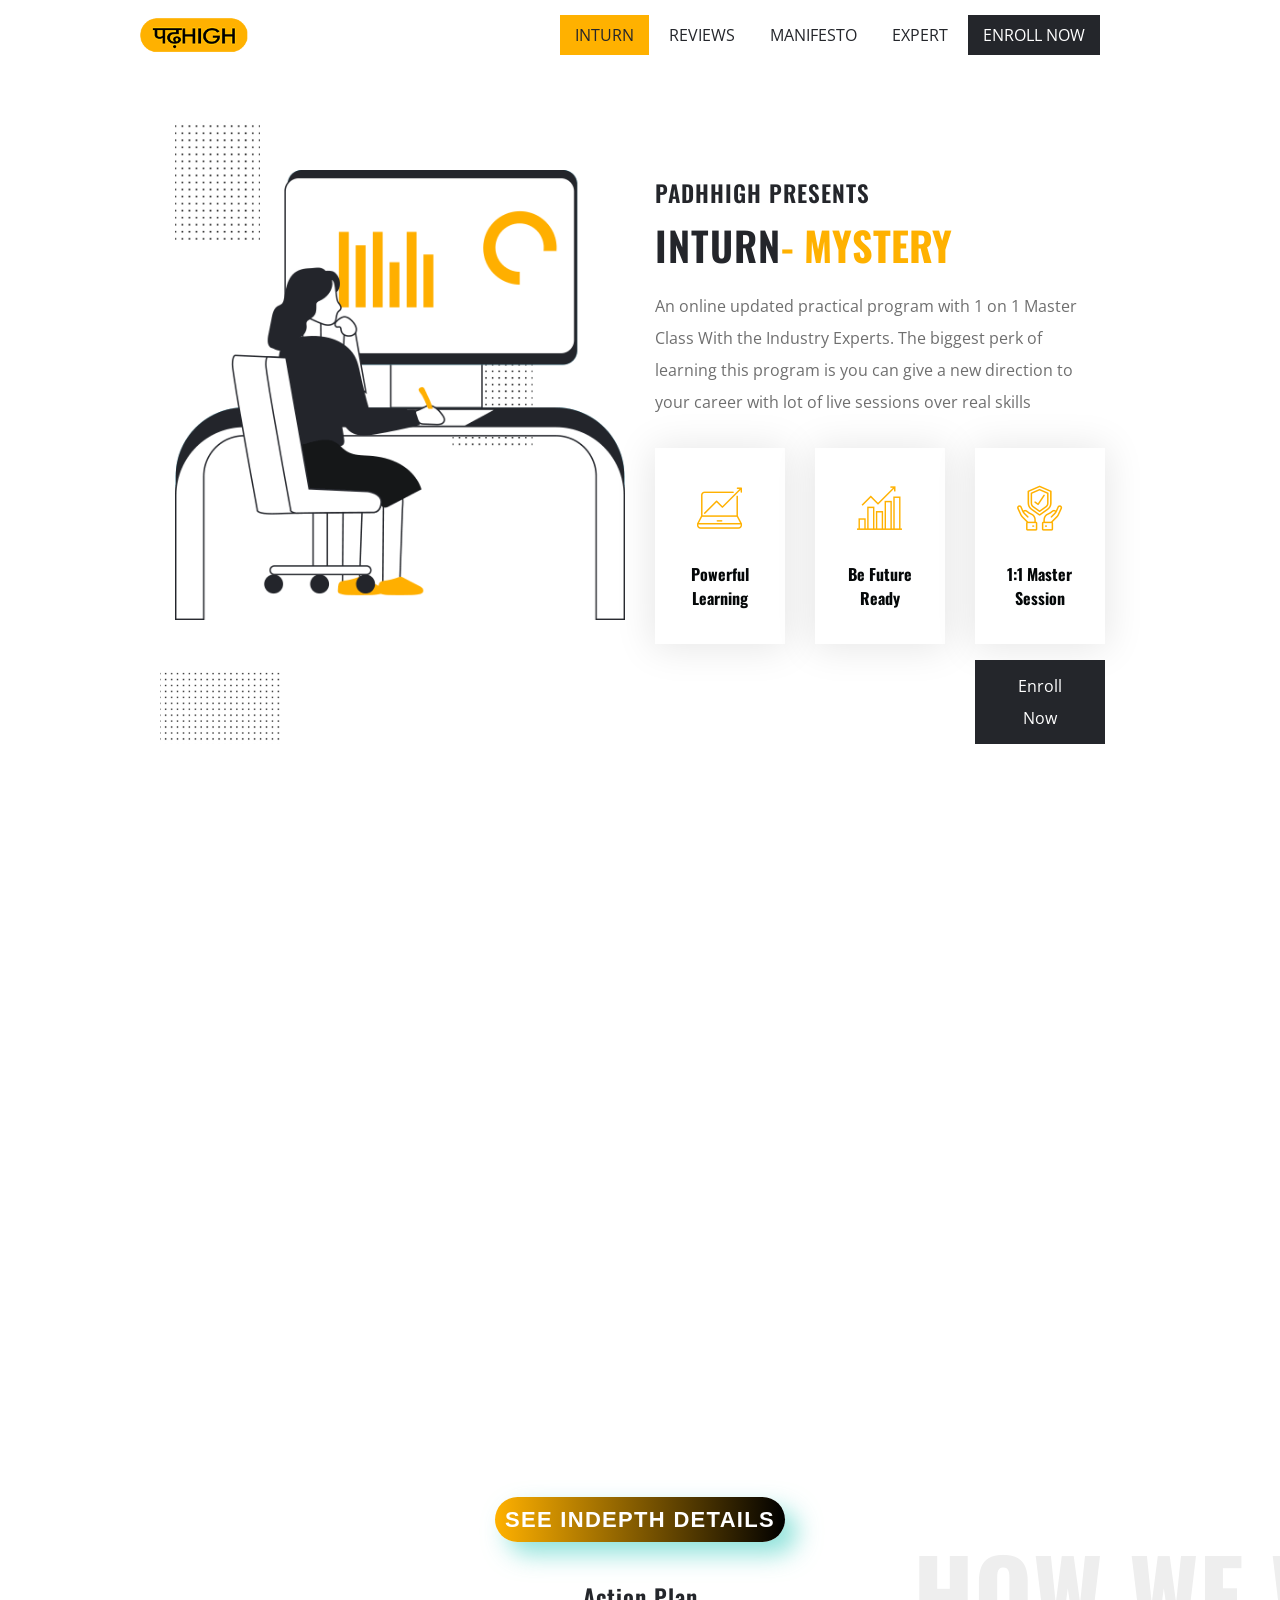
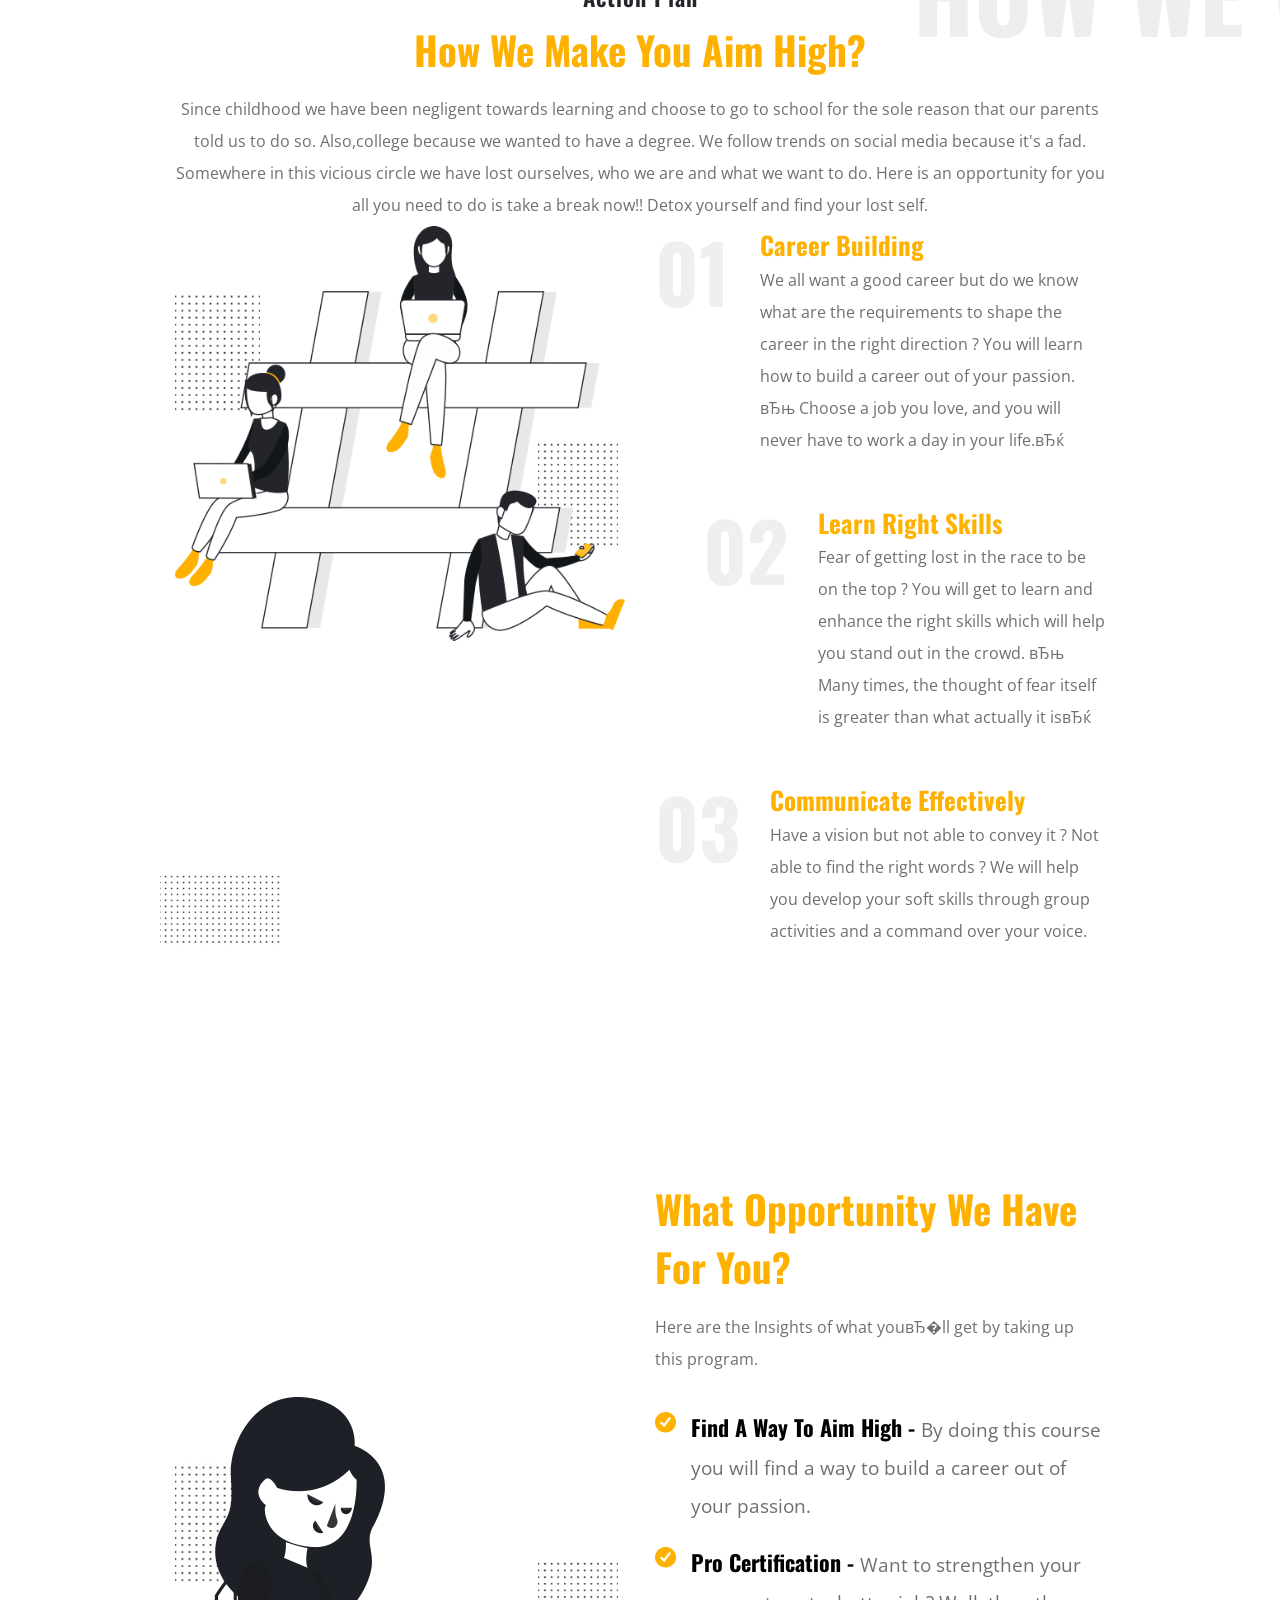
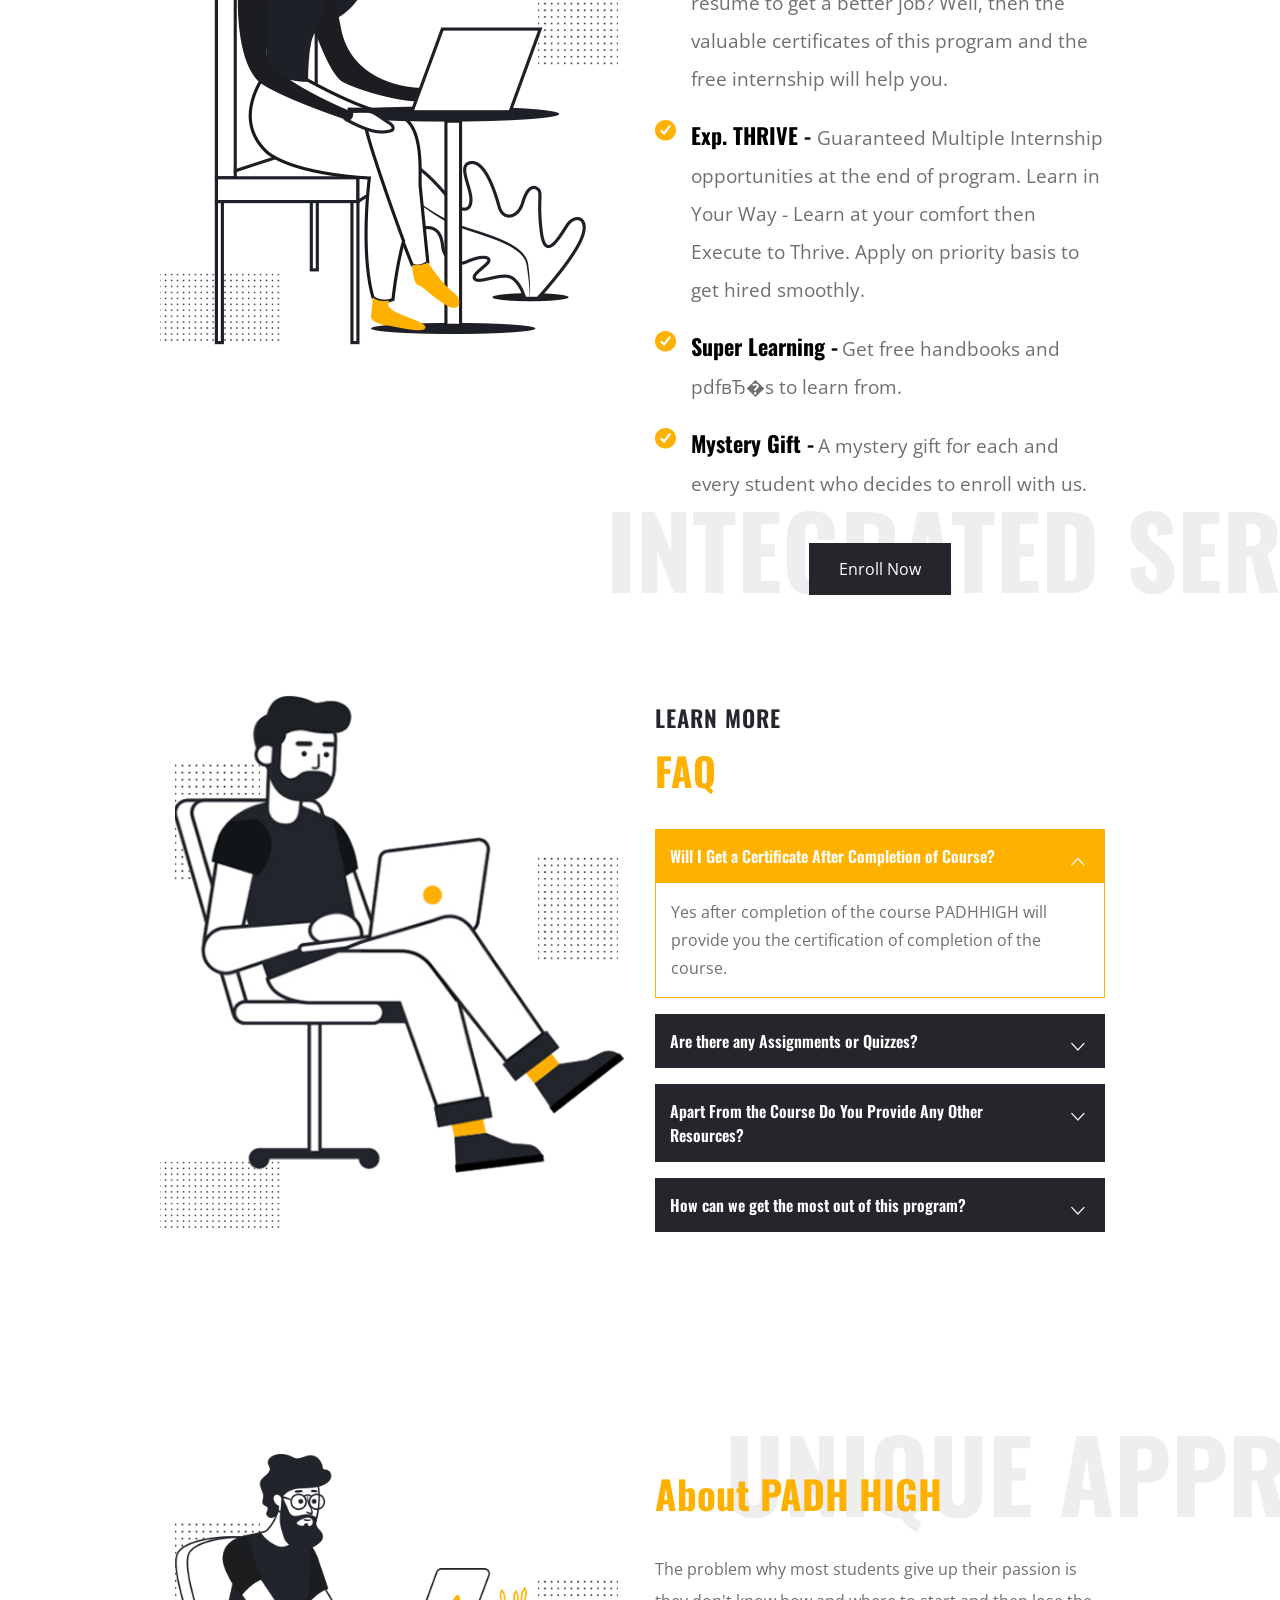
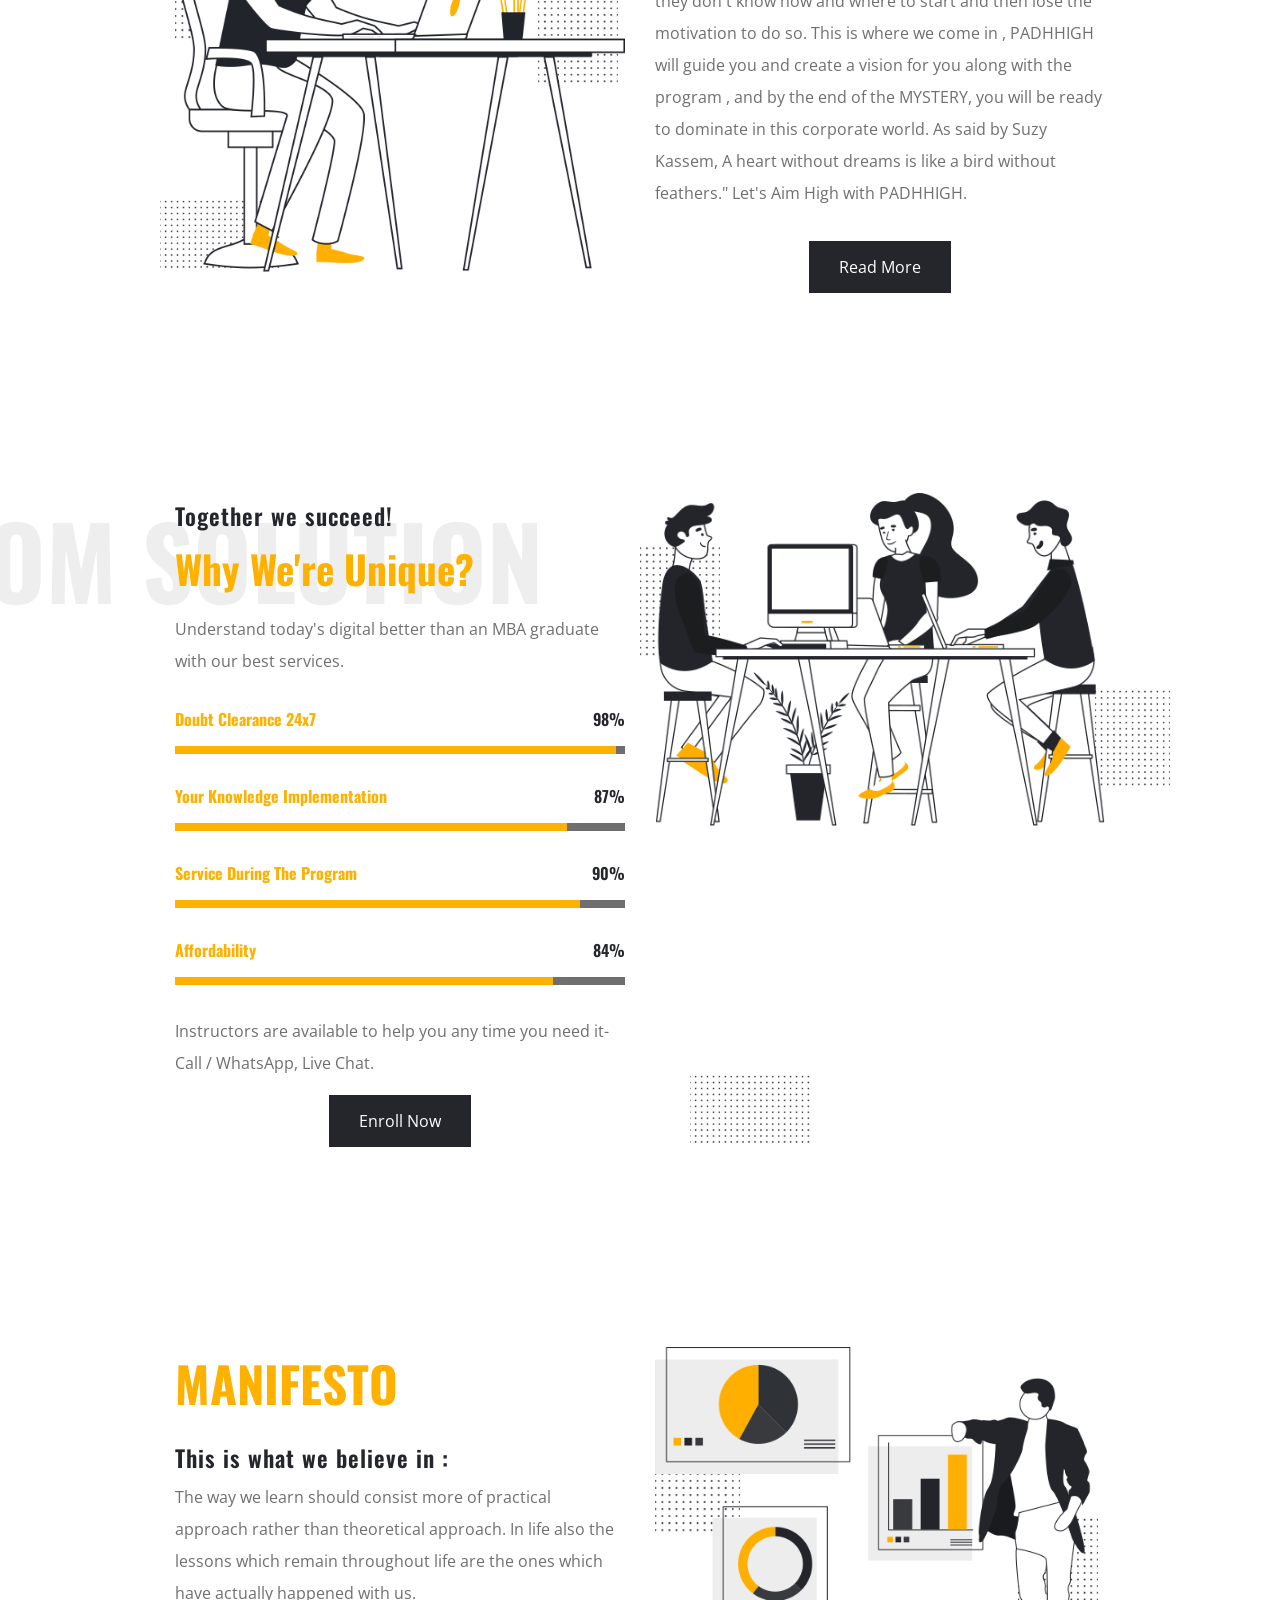
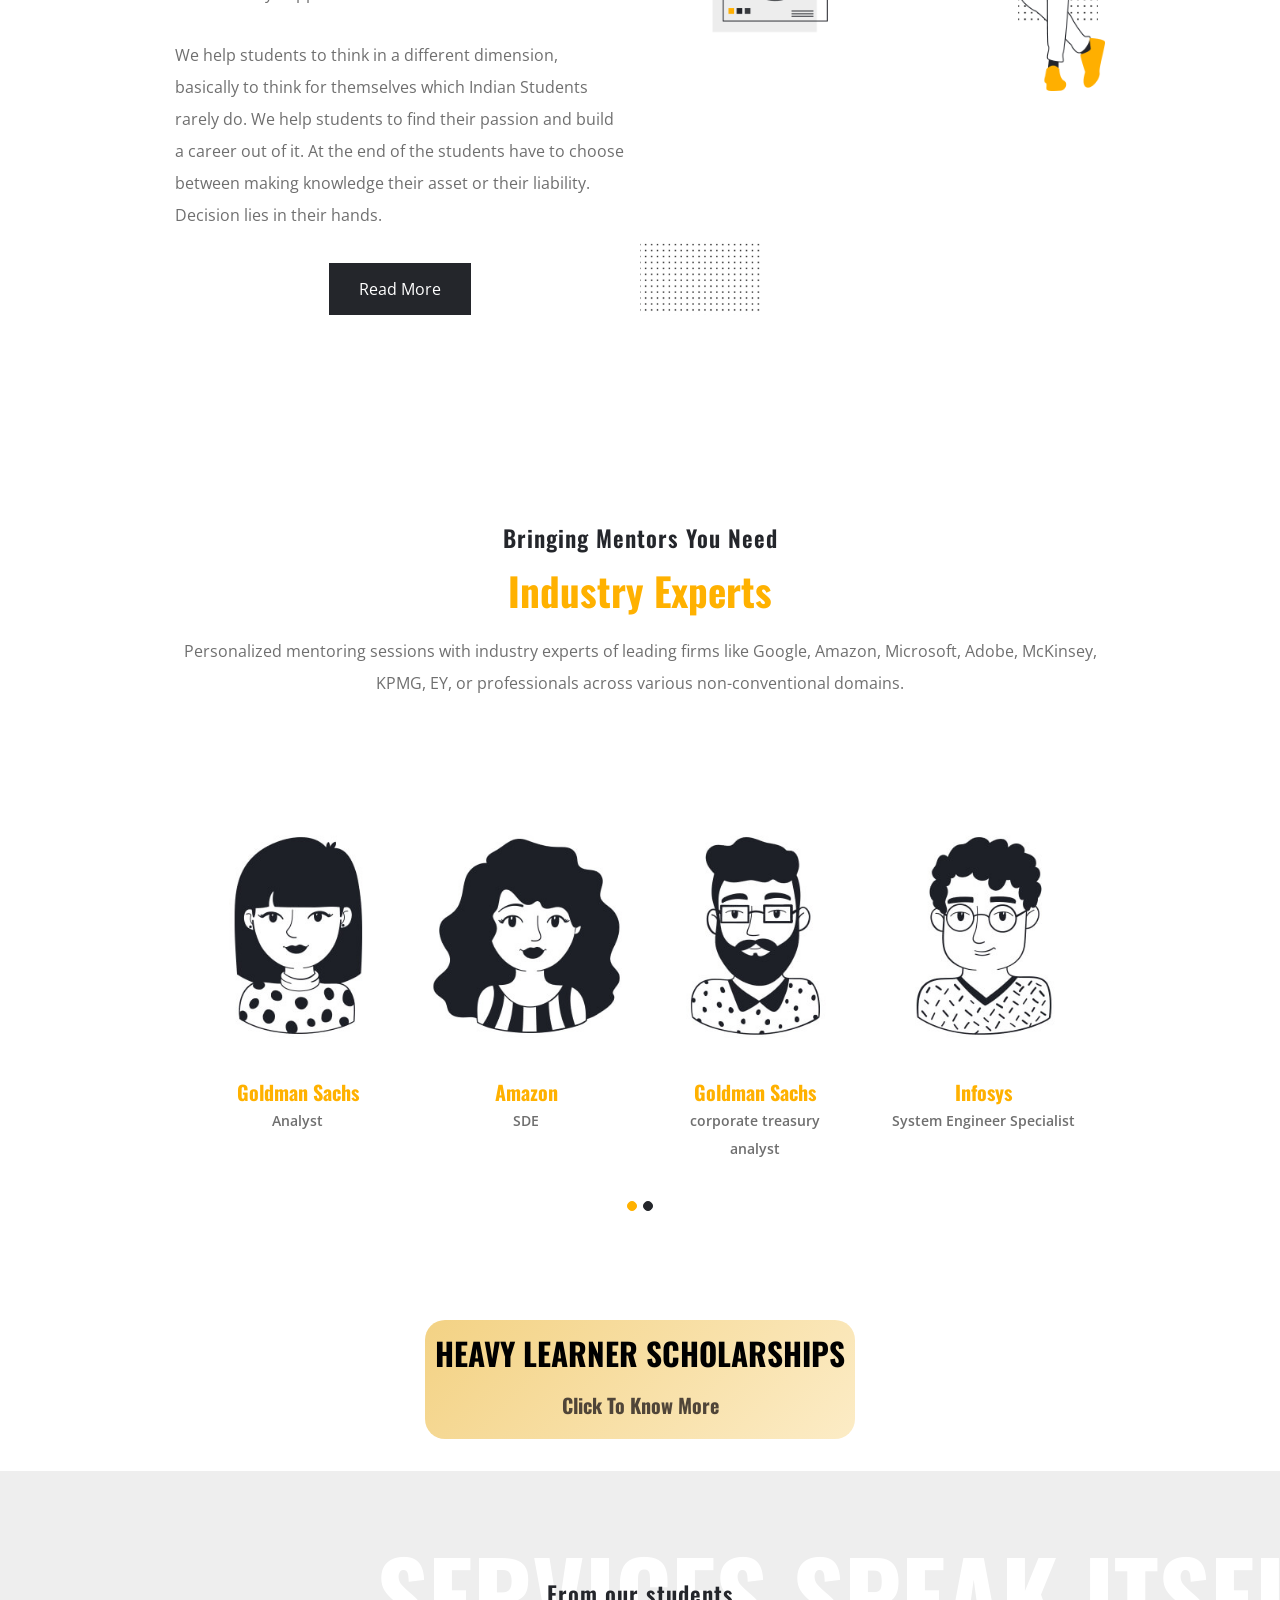
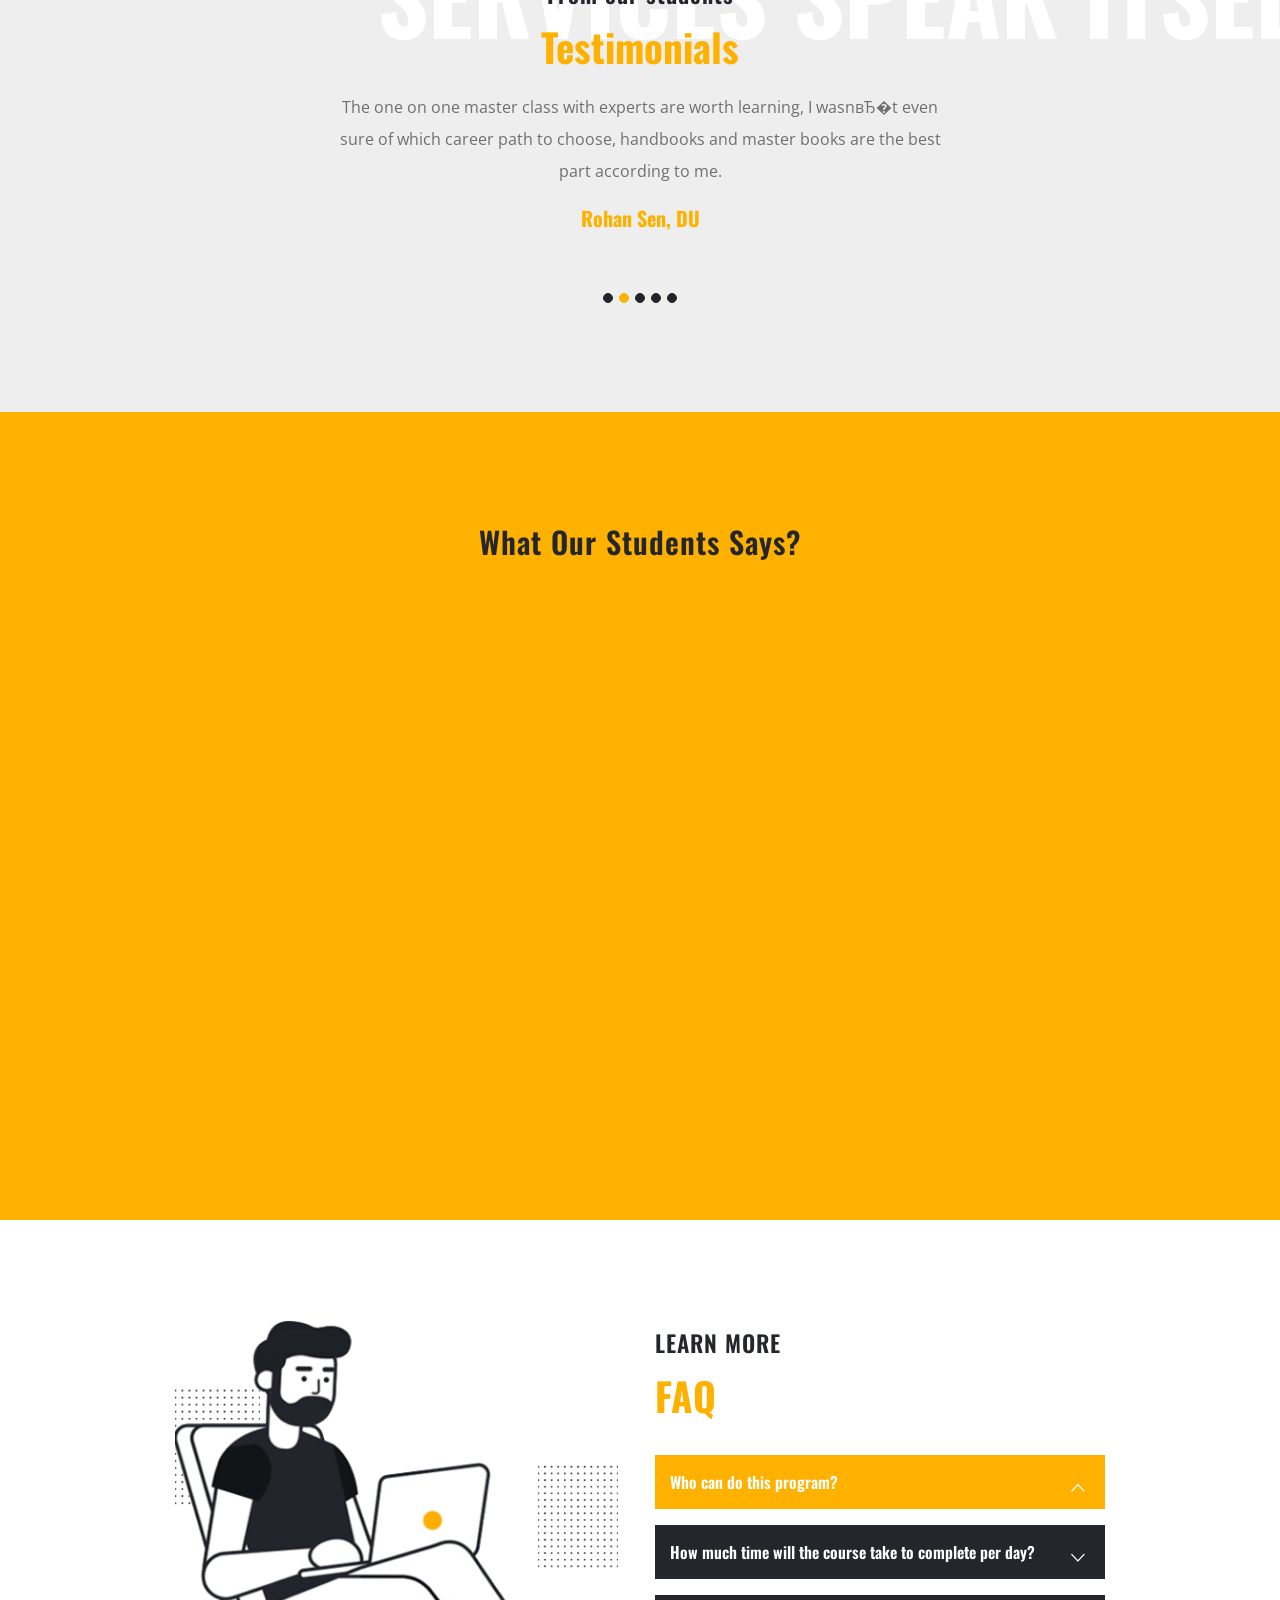
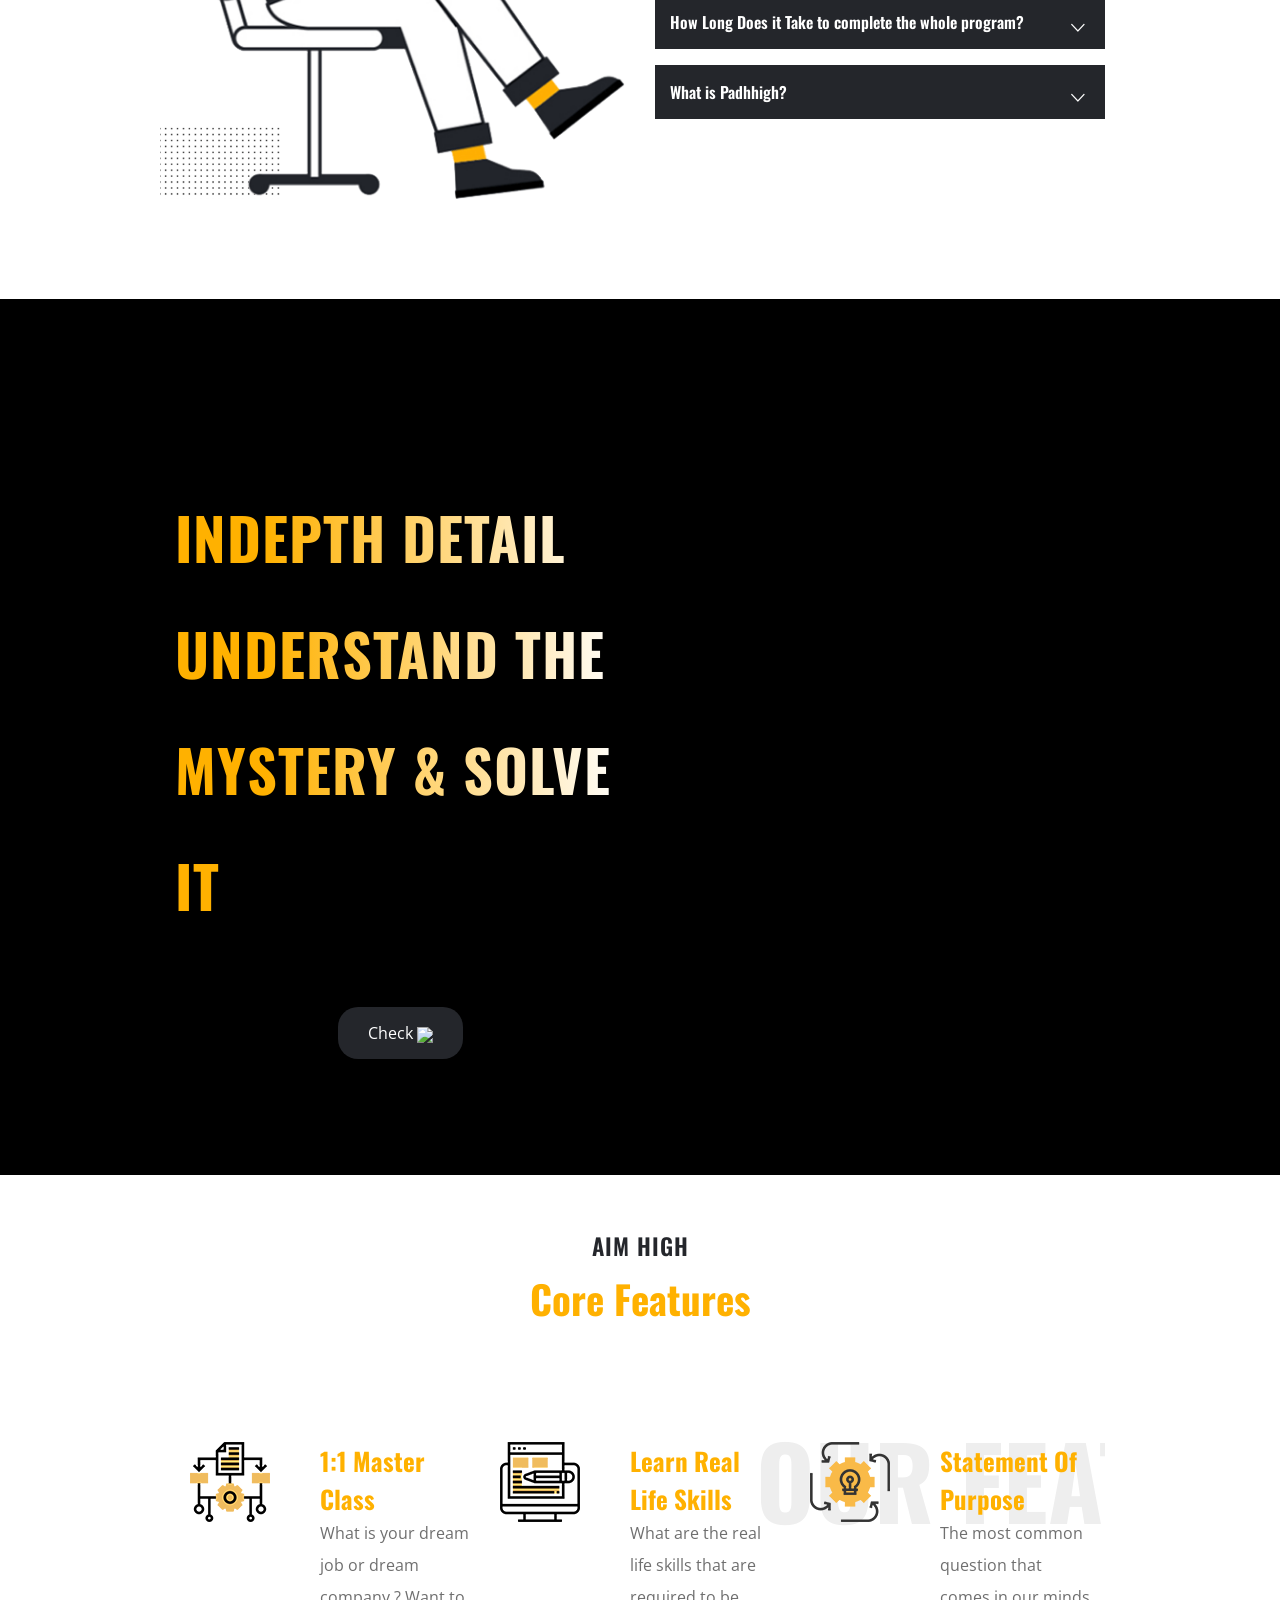
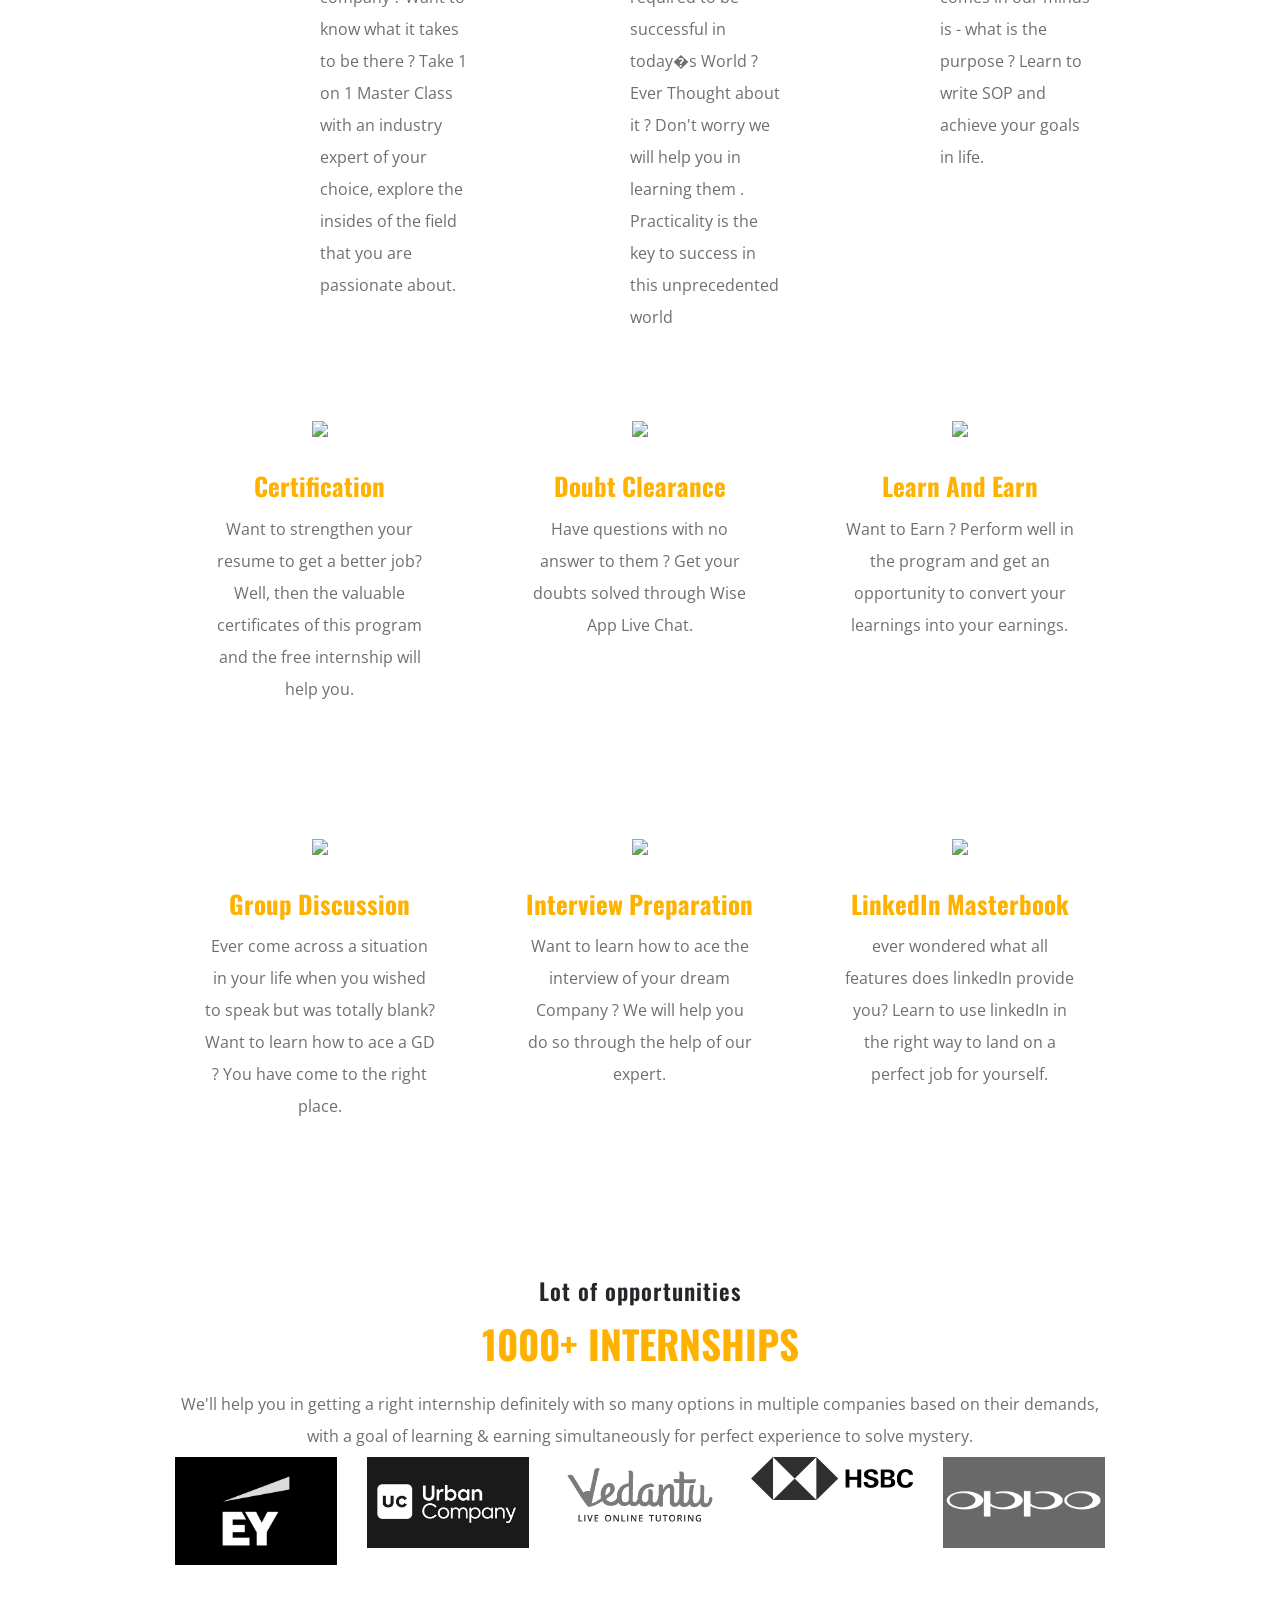
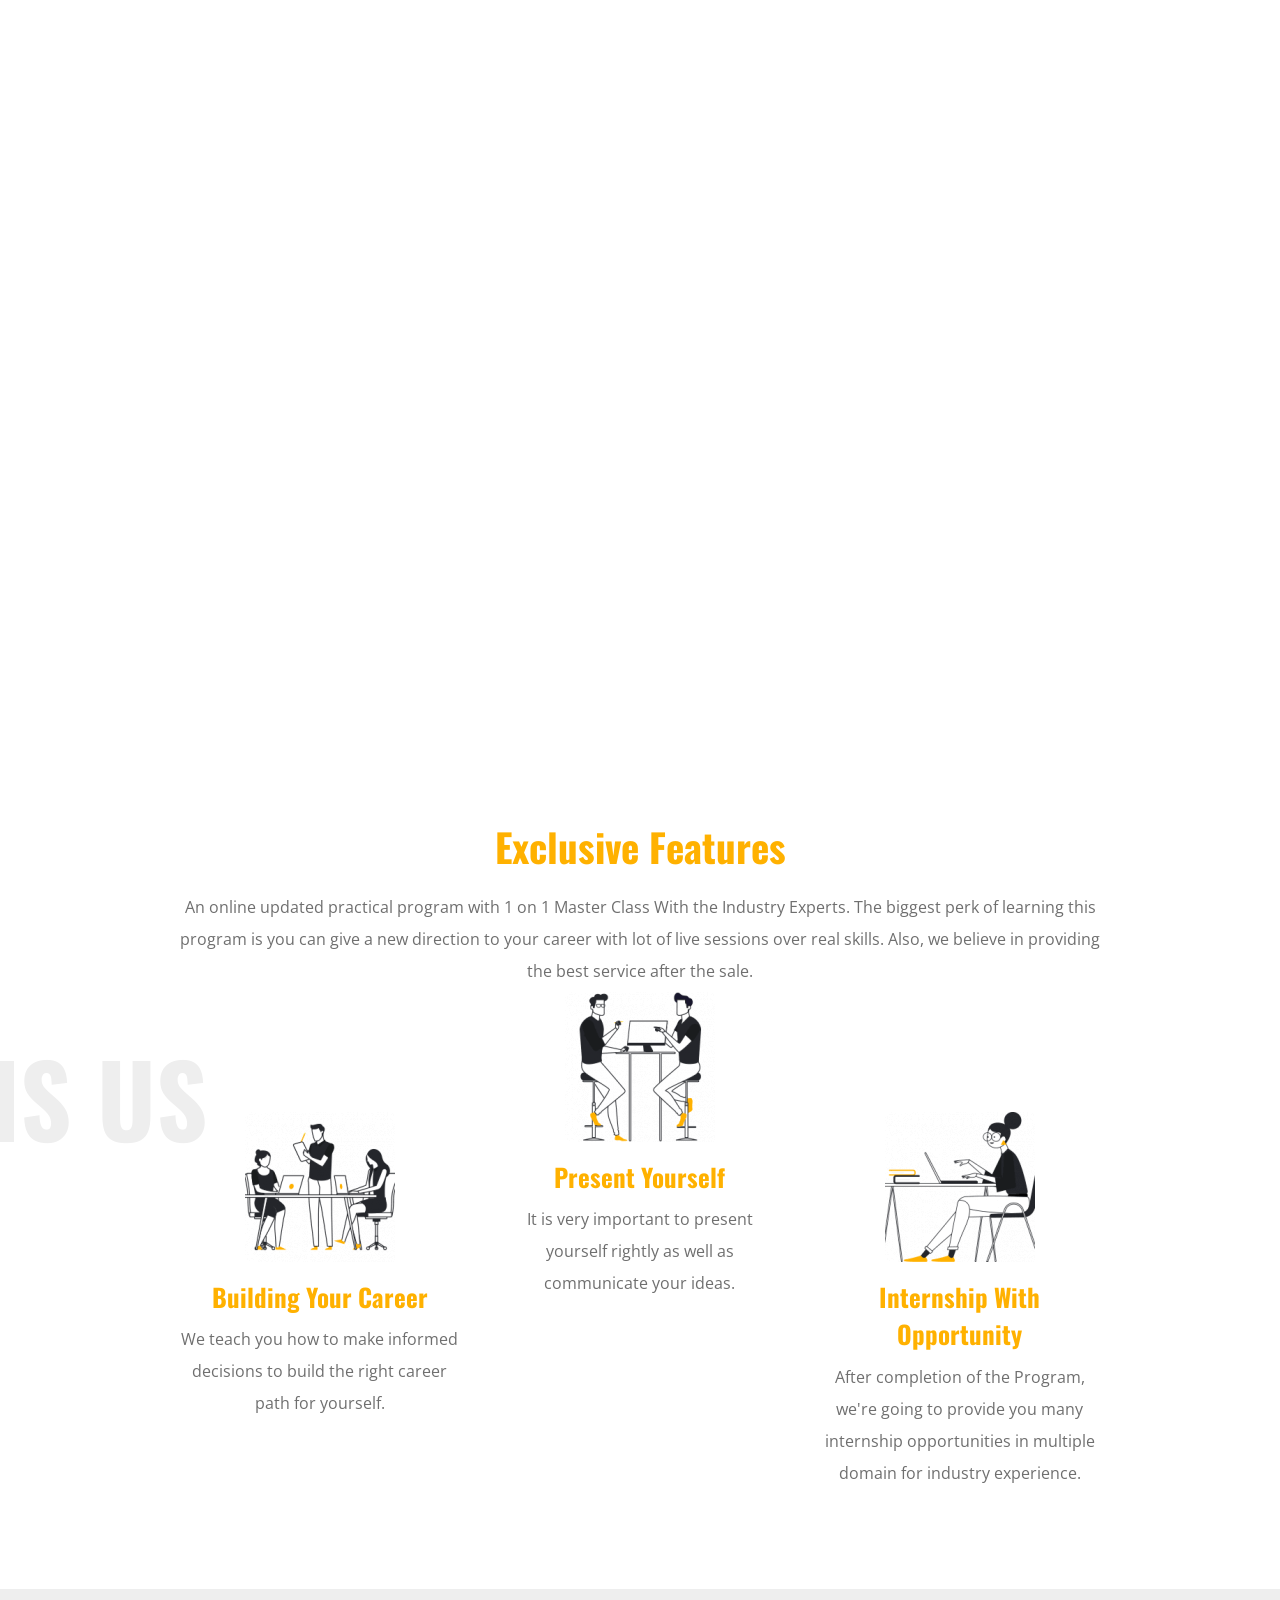
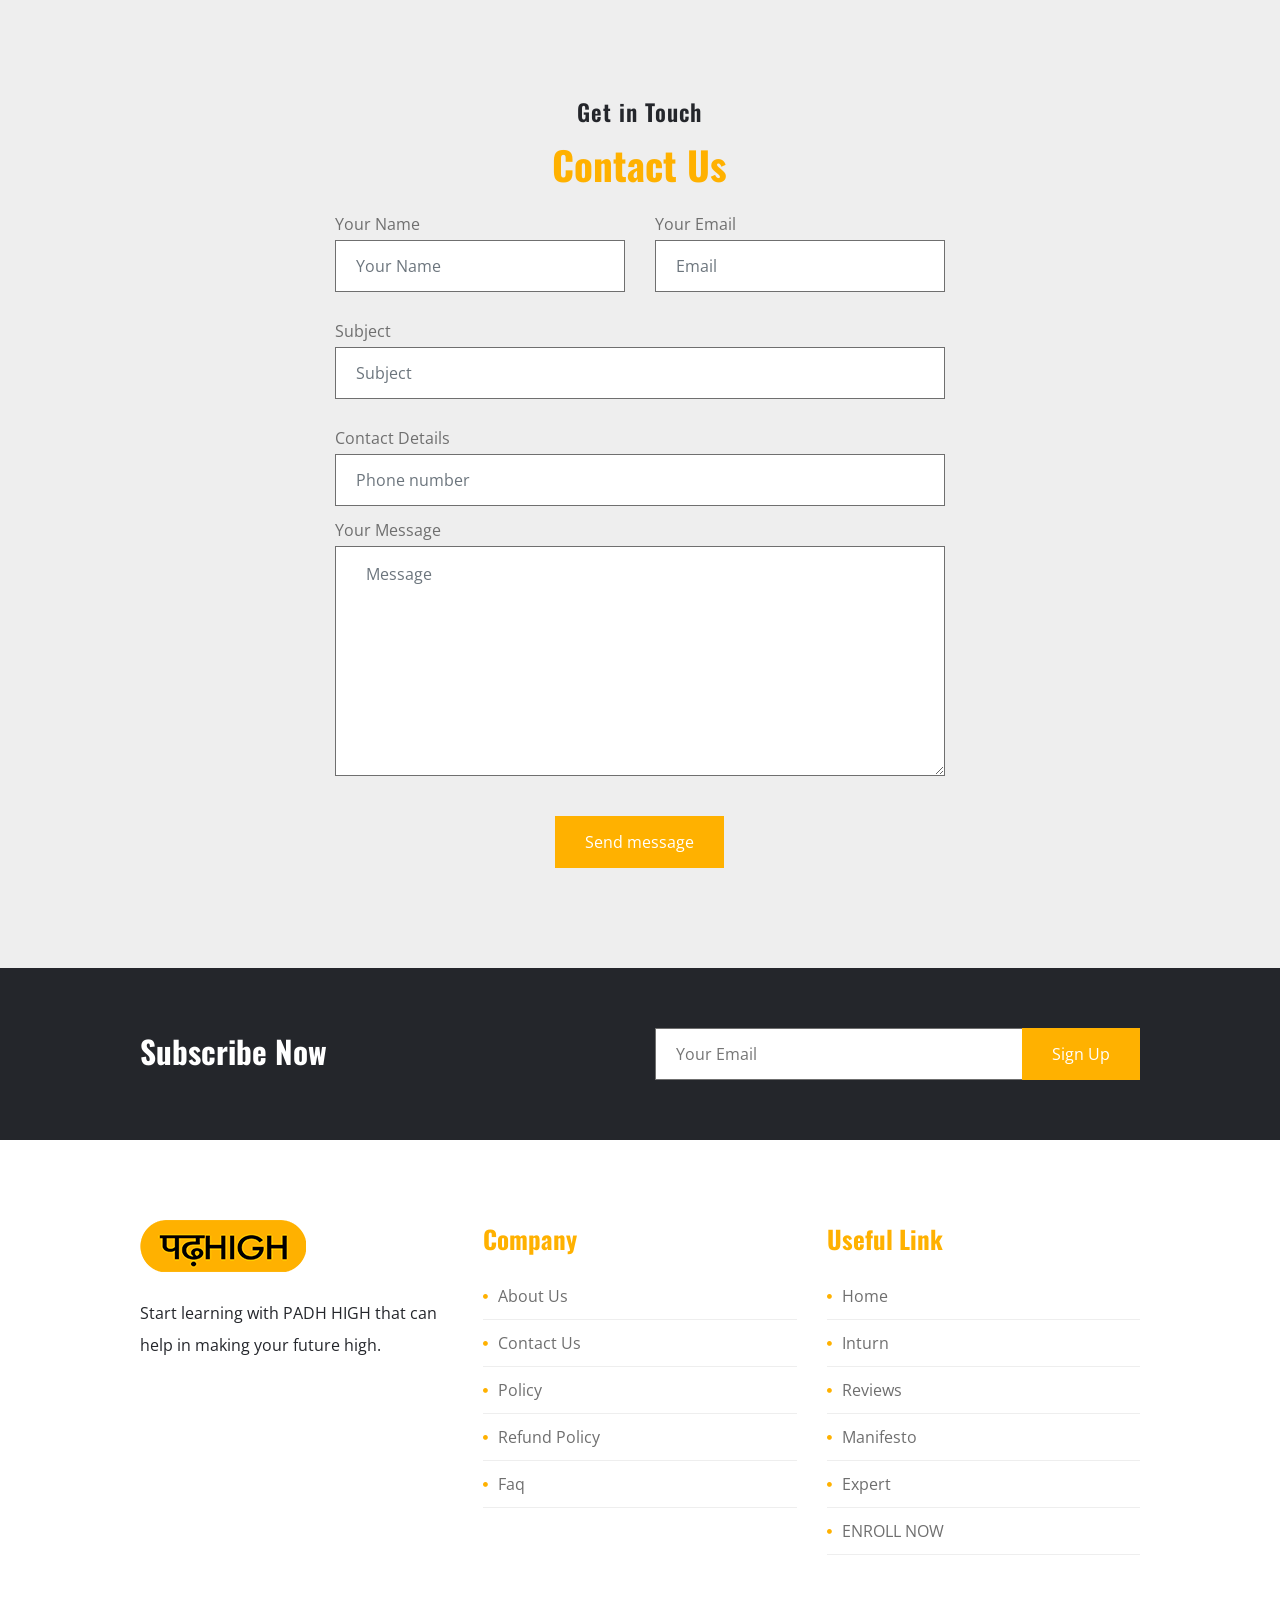
==== index.html @ 066d01f0 "update1" ====
<!doctype html>
<html lang="en">



<head>

   <!-- Required meta tags -->
   <meta charset="utf-8">
   <meta name="viewport" content="width=device-width, initial-scale=1, shrink-to-fit=no">
   <title>PADH HIGH</title>
   <!-- Favicon -->
   <link rel="shortcut icon" href="images/favicon.ico" />
   <!-- Bootstrap CSS -->
   <link rel="stylesheet" href="css/bootstrap.min.css">
   <!-- REVOLUTION STYLE SHEETS -->
   <link rel="stylesheet" type="text/css" href="revsilder/css/settings.css">
   <!-- Typography CSS -->
   <link rel="stylesheet" href="css/typography.css">
   <!-- Style CSS -->
   <link rel="stylesheet" href="css/style.css">
   <!-- Responsive CSS -->
   <link rel="stylesheet" href="css/responsive.css">
   <style type="text/css">
      .hov a:hover {
         background-color: #ffb100;
      }

      .hov {
         background-color: #24262b;
      }
   </style>
   <script src="https://cdnjs.cloudflare.com/ajax/libs/jquery/3.3.1/jquery.min.js"></script>
   <!-- waypoints scroll dedection -->
   <script src="https://cdnjs.cloudflare.com/ajax/libs/waypoints/4.0.1/jquery.waypoints.min.js">
   </script>

   <!-- viemo api -->
   <script src="https://player.vimeo.com/api/player.js"></script>
   <!--Start of Tawk.to Script-->
   <script type="text/javascript">
      var Tawk_API = Tawk_API || {}, Tawk_LoadStart = new Date();
      (function () {
         var s1 = document.createElement("script"), s0 = document.getElementsByTagName("script")[0];
         s1.async = true;
         s1.src = 'https://embed.tawk.to/60559198067c2605c0ba7179/1f1741fs7';
         s1.charset = 'UTF-8';
         s1.setAttribute('crossorigin', '*');
         s0.parentNode.insertBefore(s1, s0);
      })();
   </script>
</head>

<body>
   <!-- loading -->
   <div id="loading">
      <div id="loading-center">
        <h1 id="man-head"><span style="color: #ffb100">PADH</span >HIGH</h1>
      </div>
   </div>
   <!-- loading End -->
   <!-- Header Start -->
   <header id="main-header" class="header-one">
      <!-- menu start -->
      <nav id="menu-1" class="mega-menu" data-color="">
         <!-- menu list items container -->
         <div class="menu-list-items">
            <div class="container-fluid">
               <div class="row">
                  <div class="col-sm-12">
                     <!-- menu logo -->
                     <ul class="menu-logo">
                        <li>
                           <a href="index.html">
                              <img src="./images/padhhighLogo.png">
                           </a>
                        </li>
                     </ul>
                     <!-- menu links -->
                     <ul class="menu-links">
                        <!-- active class -->
                        <li class=" text-center" onclick="document.location='index.html'">
                  
                           <!-- drop down multilevel  -->

                        </li>
                        <li class="active text-center" onclick="document.location='inturn.html'">
                           <a href="inturn.html">INTURN </a>
                           <!-- drop down multilevel  -->

                        </li>
                        <!-- <li class=" text-center">
                           <a href="#iq-aboutus">ABOUT</a>
                         

                        </li>
                        <li class=" text-center">
                           <a href="#faq-section">FAQ</a> -->
                           

                        </li>
                        <li class=" text-center" onclick="document.location='#our-clients'">
                           <a href="#our-clients">REVIEWS</a>
                           <!-- drop down multilevel  -->

                        </li>

                        <li class=" text-center" onclick="document.location='manifesto.html'">
                           <a href="manifesto.html">MANIFESTO</a>

                           <li class=" text-center " onclick="document.location='expert.html'">
                              <a href="expert.html">EXPERT</a>
                           <!-- drop down multilevel  -->

                        </li>
                        <li class=" text-center hov" onclick="document.location='payment.html'">
                           <a href="payment.html" style="color: white;">ENROLL NOW</a>
                           <!-- drop down multilevel  -->

                        </li>

                        <li style="background-color: white;"><a class="" href=""></a></li>
                     </ul>
                  </div>
               </div>
            </div>
         </div>
      </nav>
      <!-- menu end -->
   </header>
   <!-- Header End -->













   <!-- Main-Content Start -->
   <div class="main-content">



      <!-- Idea Featurebox Start -->
      <div class="overview-block-ptb" id="inturn">
         <div class="container">
            <div class="row">
               <div class="col-lg-6">
                  <img src="images/choose-us/02.png" class="img-fluid" alt="#">
                  <div class="iq-objects-style-1">
                     <span class="iq-objects-01" data-bottom="transform:translatey(-50px)"
                        data-top="transform:translatey(-50px);">
                        <img src="images/effect/01.jpg" alt="drive02">
                     </span>
                     <span class="iq-objects-02" data-bottom="transform:translatey(50px)"
                        data-top="transform:translatey(-100px);">
                        <img src="images/effect/02.jpg" alt="drive02">
                     </span>
                     <span class="iq-objects-03" data-bottom="transform:translatex(50px)"
                        data-top="transform:translatex(-100px);">
                        <img src="images/effect/03.jpg" alt="drive02">
                     </span>
                  </div>
               </div>
               <div class="col-lg-6">
                  <div class="title-box  text-left">
                     <span>PADHHIGH PRESENTS</span>
                     <h2 class="title"><span style="font-size: 40px;">INTURN </span>-<span1 style="font-size: 40px;">
                           MYSTERY</span1>
                     </h2>
                     <p class="mb-0">An online updated practical program with 1 on 1 Master Class With the Industry Experts. The biggest perk of learning this program is you can give a new direction to your career with lot of live sessions over real skills</p>
                  </div>
                  <div class="row">
                     <div class="col-lg-4 col-md-6 mb-5 mb-md-0 mb-lg-0">
                        <div class="ideafeature-box text-center">
                           <div class="ideafeature-icon mb-2">
                              <i aria-hidden="true" class="flaticon flaticon-stats" ></i>
                           </div>
                           <div class="ideafeature-info">
                              <h6 class="mb-1" id="man-head">Powerful Learning</h6>
                              <p class="mb-0"></p>
                           </div>
                        </div>
                     </div>
                     <div class="col-lg-4 col-md-6 mb-5 mb-md-0 mb-lg-0">
                        <div class="ideafeature-box text-center">
                           <div class="ideafeature-icon mb-2">
                              <i aria-hidden="true" class="flaticon flaticon-up"></i>
                           </div>
                           <div class="ideafeature-info">
                              <h6 class="mb-1" id="man-head">Be Future Ready</h6>
                              <p class="mb-0"></p>
                           </div>
                        </div>
                     </div>
                     <div class="col-lg-4 col-md-6">
                        <div class="ideafeature-box text-center iq-rmt-50">
                           <div class="ideafeature-icon mb-2">
                              <i aria-hidden="true" class="flaticon flaticon-life-insurance"></i>
                           </div>
                           <div class="ideafeature-info">
                              <h6 class="mb-1" id="man-head">1:1 Master Session </h6>
                              <p class="mb-0"></p>
                           </div>
                        </div>
                        <div style="text-align:center"> <a class="button mt-3 " href=" payment.html">Enroll Now</a></div>
                     </div>

                  </div>
               </div>

            </div>
         </div>
      </div>
      <!-- Idea Featurebox Start -->


      <div class="col-lg-12 col-md-12" >
         <div class="title-box  text-center ">
            <span> </span>
            <h2 class="title"></h2>
            <p class="mb-0"></p>
         </div>

         <div class="video-responsive" >
            <iframe src="https://player.vimeo.com/video/531287851" frameborder="0" allow="autoplay; fullscreen"
               allowfullscreen id="handstick"></iframe>
         </div>


      </div>










     



      <!-- Features Box Start -->
      <section class="features-box" id="iq-aboutus">
         <div class="container">
            <div class="row">
               <div class="col-lg-12">
                  <div class="title-box  text-center">
                <br>
                        <center>
                   
                           <div class="wrap">
                             <a href="index.html#download"> <buttons class="button-see">SEE INDEPTH DETAILS</buttons></a>
                            </div>
                        </center><br>
                     <span>Action Plan</span>
                     <h2 class="title">How We Make You Aim High?</h2>
                     <p class="mb-0">
                        Since childhood we have been negligent towards learning and choose to go to school for the sole
                        reason that our parents told us to do so. Also,college because we wanted to have a degree. We
                        follow trends on social media because it's a fad. Somewhere in this vicious circle we have lost
                        ourselves, who we are and what we want to do. Here is an opportunity for you all you need to do
                        is take a break now!! Detox yourself and find your lost self.
                     </p>
                  </div>
               </div>
            </div>
            <div class="row">
               <div class="col-lg-6 col-md-12 text-center">
                  <img src="images/features/04.png" class="img-fluid center-block" alt="#">
                  <div class="iq-objects-style-1">
                     <span class="iq-objects-01" data-bottom="transform:translatey(-50px)"
                        data-top="transform:translatey(-50px);">
                        <img src="images/effect/01.jpg" alt="drive02">
                     </span>
                     <span class="iq-objects-02" data-bottom="transform:translatey(50px)"
                        data-top="transform:translatey(-100px);">
                        <img src="images/effect/02.jpg" alt="drive02">
                     </span>
                     <span class="iq-objects-03" data-bottom="transform:translatex(50px)"
                        data-top="transform:translatex(-100px);">
                        <img src="images/effect/03.jpg" alt="drive02">
                     </span>
                  </div>

               </div>
               <div class="col-lg-6 col-md-12 mt-5 mt-lg-0">
                  <div class="feature-box text- mb-5">
                     <div class="feature-number ">01</div>
                     <div class="feature-info">
                        <h4>Career Building
                        </h4>
                        <p class="mb-0">We all want a good career but do we know what are the requirements to shape the
                           career in the right direction ? You will learn how to build a career out of your passion.
                           &#1074;&#1026;&#1114; Choose a job you love, and you will never have to work a day in your life.&#1074;&#1026;&#1116;
                        </p>
                     </div>
                  </div>

                  <div class="feature-box text- ml-5 mb-5">
                     <div class="feature-number ">02</div>
                     <div class="feature-info">
                        <h4>Learn Right Skills</h4>
                        <p class="mb-0">Fear of getting lost in the race to be on the top ? You will get to learn and
                           enhance the right skills which will help you stand out in the crowd.
                           &#1074;&#1026;&#1114; Many times, the thought of fear itself is greater than what actually it is&#1074;&#1026;&#1116;
                        </p>
                     </div>
                  </div>
                  <div class="feature-box text- ">
                     <div class="feature-number ">03</div>
                     <div class="feature-info">
                        <h4>Communicate Effectively
                        </h4>
                        <p class="mb-0">Have a vision but not able to convey it ? Not able to find the right words ? We
                           will help you develop your soft skills through group activities and a command over your
                           voice.
                        </p>
                     </div>
                  </div>
               </div>

            </div>
         </div>
         <div class="scrolling-text top right default">
            <div data-bottom="transform:translatex(300px)" data-top="transform:translatex(0);">How We Work</div>
         </div>
      </section>
      <!-- Features Box End -->













      <!-- Start REVOLUTION SLIDER -->
      <div id="rev_slider_10_1_wrapper" class="rev_slider_wrapper fullwidthbanner-container" data-alias="bizbag-2"
         style="margin:0px auto;background-color:transparent;padding:0px 0px 100px 0px;margin-top:0px;margin-bottom:0px;">
         <!-- START REVOLUTION SLIDER 5.2.6 fullwidth mode -->
         <div id="rev_slider_10_1" class="rev_slider fullwidthabanner tp-overflow-hidden" style="display:none;"
            data-version="5.2.6">
            <ul>
               <!-- SLIDE  -->
               <li data-index="rs-12" data-transition="fade" data-slotamount="default" data-hideafterloop="0"
                  data-hideslideonmobile="off" data-easein="default" data-easeout="default" data-masterspeed="600"
                  data-rotate="0" data-saveperformance="off" data-title="Slide" data-param1="" data-param2=""
                  data-param3="" data-param4="" data-param5="" data-param6="" data-param7="" data-param8=""
                  data-param9="" data-param10="" data-description="">
                  <!-- MAIN IMAGE -->
                  <img src="revsilder/assets/transparent.png" style='background-color:#ffffff' alt=""
                     data-bgposition="center center" data-bgfit="cover" data-bgrepeat="no-repeat" data-bgparallax="off"
                     class="rev-slidebg" data-no-retina>
                  <!-- LAYERS -->

                  <!-- LAYER NR. 1 -->
                  <div class="tp-caption   tp-resizeme rs-parallaxlevel-2" id="slide-12-layer-9" data-x="center"
                     data-hoffset="-309" data-y="center" data-voffset="160" data-width="['none','none','none','none']"
                     data-height="['none','none','none','none']" data-transform_idle="o:1;"
                     data-transform_in="z:0;rX:0;rY:0;rZ:0;sX:0.9;sY:0.9;skX:0;skY:0;opacity:0;s:300;e:easeOutExpo;"
                     data-transform_out="opacity:0;" data-start="0" data-responsive_offset="on" style="z-index: 5;"><img
                        src="revsilder/assets/p1-1.jpg" alt="" data-ww="191px" data-hh="116px" data-no-retina> </div>

                  <!-- LAYER NR. 2 -->
                  <div class="tp-caption   tp-resizeme rs-parallaxlevel-1" id="slide-12-layer-12" data-x="center"
                     data-hoffset="92" data-y="bottom" data-voffset="320" data-width="['none','none','none','none']"
                     data-height="['none','none','none','none']" data-transform_idle="o:1;"
                     data-transform_in="z:0;rX:0;rY:0;rZ:0;sX:0.9;sY:0.9;skX:0;skY:0;opacity:0;s:300;e:easeOutExpo;"
                     data-transform_out="opacity:0;" data-start="0" data-responsive_offset="on" style="z-index: 6;"><img
                        src="revsilder/assets/p3.jpg" alt="" data-ww="114px" data-hh="148px" data-no-retina> </div>

                  <!-- LAYER NR. 3 -->
                  <div class="tp-caption   tp-resizeme rs-parallaxlevel-2" id="slide-12-layer-11" data-x="right"
                     data-hoffset="304" data-y="bottom" data-voffset="26" data-width="['none','none','none','none']"
                     data-height="['none','none','none','none']" data-transform_idle="o:1;"
                     data-transform_in="z:0;rX:0;rY:0;rZ:0;sX:0.9;sY:0.9;skX:0;skY:0;opacity:0;s:300;e:easeOutExpo;"
                     data-transform_out="opacity:0;" data-start="0" data-responsive_offset="on" style="z-index: 7;"><img
                        src="revsilder/assets/p2.jpg" alt="" data-ww="114px" data-hh="161px" data-no-retina> </div>

                  <!-- LAYER NR. 4 -->
                  
                  <div class="tp-caption   tp-resizeme" id="slide-12-layer-1" data-x="center" data-hoffset=""
                     data-y="50" data-width="['auto']" data-height="['auto']" data-transform_idle="o:1;"
                     data-transform_in="y:50px;opacity:0;s:300;e:easeOutExpo;" data-transform_out="opacity:0;"
                     data-start="0" data-splitin="none" data-splitout="none" data-responsive_offset="on"
                     style="z-index: 8; white-space: nowrap; font-size: 70px; line-height: 80px; font-weight: 700; color: rgba(36, 38, 43, 1.00);font-family:Oswald;text-transform:uppercase;">
                     Learn + Implement = Mystery Solved. </div>

                  <!-- LAYER NR. 5 -->
                  <p class="tp-caption   tp-resizeme  text-center" id="slide-12-layer-3" data-x="center"
                     data-hoffset="6" data-y="143" data-width="['739']" data-height="['auto']"
                     data-transform_idle="o:1;" data-transform_in="y:50px;opacity:0;s:300;e:easeOutExpo;"
                     data-transform_out="opacity:0;" data-start="0" data-splitin="none" data-splitout="none"
                     data-responsive_offset="on"
                     style="z-index: 9; min-width: 739px; max-width: 739px; white-space: normal; font-size: 16px; line-height: 32px; font-weight: 400; color: rgba(111, 111, 111, 1.00);font-family:Open Sans;">
                  </p>

                  <!-- LAYER NR. 6 -->
                  <div class="tp-caption rev-btn " id="slide-12-layer-4" data-x="center" data-hoffset="" data-y="240"
                     data-width="['auto']" data-height="['auto']" data-transform_idle="o:1;"
                     data-transform_hover="o:1;rX:0;rY:0;rZ:0;z:0;s:0;e:Linear.easeNone;"
                     data-style_hover="c:rgba(255, 255, 255, 1.00);bg:rgba(255, 177, 0, 1.00);"
                     data-transform_in="y:50px;opacity:0;s:300;e:easeOutExpo;" data-transform_out="opacity:0;"
                     data-start="0" data-splitin="none" data-splitout="none" data-responsive_offset="on"
                     style="z-index: 10; white-space: nowrap; font-size: 16px; line-height: 26px; font-weight: 400; color: rgba(255,255,255,1);font-family:Open Sans;background-color:rgba(36, 38, 43, 1.00);padding:12px 35px 12px 35px;border-style:solid;outline:none;box-shadow:none;box-sizing:border-box;-moz-box-sizing:border-box;-webkit-box-sizing:border-box;cursor:pointer;">
                  </div>

                  <!-- LAYER NR. 7 -->
                  <div class="tp-caption   tp-resizeme" id="slide-12-layer-5" data-x="center" data-hoffset=""
                     data-y="bottom" data-voffset="" data-width="['none','none','none','none']"
                     data-height="['none','none','none','none']" data-transform_idle="o:1;"
                     data-transform_in="z:0;rX:0;rY:0;rZ:0;sX:0.9;sY:0.9;skX:0;skY:0;opacity:0;s:300;e:easeOutExpo;"
                     data-transform_out="opacity:0;" data-start="0" data-responsive_offset="on" style="z-index: 11;">
                     <img src="revsilder/assets/03.png" alt="" data-ww="717px" data-hh="434px" data-no-retina> </div>

                  <!-- LAYER NR. 8 -->
                  <div class="tp-caption   tp-resizeme rs-parallaxlevel-2" id="slide-12-layer-6" data-x="54"
                     data-y="278" data-width="['none','none','none','none']" data-height="['none','none','none','none']"
                     data-transform_idle="o:1;"
                     data-transform_in="z:0;rX:0;rY:0;rZ:0;sX:0.9;sY:0.9;skX:0;skY:0;opacity:0;s:300;e:easeOutExpo;"
                     data-transform_out="opacity:0;" data-start="0" data-responsive_offset="on" style="z-index: 12;">
                     <img src="revsilder/assets/04-6.png" alt="" data-ww="125px" data-hh="125px" data-no-retina> </div>

                  <!-- LAYER NR. 9 -->
                  <div class="tp-caption   tp-resizeme rs-parallaxlevel-4" id="slide-12-layer-7" data-x="1097"
                     data-y="403" data-width="['none','none','none','none']" data-height="['none','none','none','none']"
                     data-transform_idle="o:1;"
                     data-transform_in="z:0;rX:0;rY:0;rZ:0;sX:0.9;sY:0.9;skX:0;skY:0;opacity:0;s:300;e:easeOutExpo;"
                     data-transform_out="opacity:0;" data-start="0" data-responsive_offset="on" style="z-index: 13;">
                     <img src="revsilder/assets/06.png" alt="" data-ww="92px" data-hh="66px" data-no-retina> </div>

                  <!-- LAYER NR. 10 -->
                  <div class="tp-caption   tp-resizeme rs-parallaxlevel-3" id="slide-12-layer-8" data-x="1121"
                     data-y="113" data-width="['none','none','none','none']" data-height="['none','none','none','none']"
                     data-transform_idle="o:1;"
                     data-transform_in="z:0;rX:0;rY:0;rZ:0;sX:0.9;sY:0.9;skX:0;skY:0;opacity:0;s:300;e:easeOutExpo;"
                     data-transform_out="opacity:0;" data-start="0" data-responsive_offset="on" style="z-index: 14;">
                     <img src="revsilder/assets/05-6.png" alt="" data-ww="91px" data-hh="90px" data-no-retina> </div>
               </li>
               <!-- SLIDE  -->
               <li data-index="rs-13" data-transition="fade" data-slotamount="default" data-hideafterloop="0"
                  data-hideslideonmobile="off" data-easein="default" data-easeout="default" data-masterspeed="600"
                  data-rotate="0" data-saveperformance="off" data-title="Slide" data-param1="" data-param2=""
                  data-param3="" data-param4="" data-param5="" data-param6="" data-param7="" data-param8=""
                  data-param9="" data-param10="" data-description="">
                  <!-- MAIN IMAGE -->
                  <img src="revsilder/assets/transparent.png" style='background-color:#ffffff' alt=""
                     data-bgposition="center center" data-bgfit="cover" data-bgrepeat="no-repeat" data-bgparallax="off"
                     class="rev-slidebg" data-no-retina>
                  <!-- LAYERS -->

                  <!-- LAYER NR. 1 -->
                  <div class="tp-caption   tp-resizeme rs-parallaxlevel-2" id="slide-13-layer-9" data-x="center"
                     data-hoffset="-309" data-y="center" data-voffset="160" data-width="['none','none','none','none']"
                     data-height="['none','none','none','none']" data-transform_idle="o:1;"
                     data-transform_in="z:0;rX:0;rY:0;rZ:0;sX:0.9;sY:0.9;skX:0;skY:0;opacity:0;s:300;e:easeOutExpo;"
                     data-transform_out="opacity:0;" data-start="0" data-responsive_offset="on" style="z-index: 5;"><img
                        src="revsilder/assets/p1-1.jpg" alt="" data-ww="191px" data-hh="116px" data-no-retina> </div>

                  <!-- LAYER NR. 2 -->
                  <div class="tp-caption   tp-resizeme rs-parallaxlevel-1" id="slide-13-layer-12" data-x="center"
                     data-hoffset="92" data-y="bottom" data-voffset="320" data-width="['none','none','none','none']"
                     data-height="['none','none','none','none']" data-transform_idle="o:1;"
                     data-transform_in="z:0;rX:0;rY:0;rZ:0;sX:0.9;sY:0.9;skX:0;skY:0;opacity:0;s:300;e:easeOutExpo;"
                     data-transform_out="opacity:0;" data-start="0" data-responsive_offset="on" style="z-index: 6;"><img
                        src="revsilder/assets/p3.jpg" alt="" data-ww="114px" data-hh="148px" data-no-retina> </div>

                  <!-- LAYER NR. 3 -->
                  <div class="tp-caption   tp-resizeme rs-parallaxlevel-2" id="slide-13-layer-11" data-x="right"
                     data-hoffset="304" data-y="bottom" data-voffset="26" data-width="['none','none','none','none']"
                     data-height="['none','none','none','none']" data-transform_idle="o:1;"
                     data-transform_in="z:0;rX:0;rY:0;rZ:0;sX:0.9;sY:0.9;skX:0;skY:0;opacity:0;s:300;e:easeOutExpo;"
                     data-transform_out="opacity:0;" data-start="0" data-responsive_offset="on" style="z-index: 7;"><img
                        src="revsilder/assets/p2.jpg" alt="" data-ww="114px" data-hh="161px" data-no-retina> </div>

                  <!-- LAYER NR. 4 -->
                  <div class="tp-caption   tp-resizeme" id="slide-13-layer-1" data-x="center" data-hoffset=""
                     data-y="50" data-width="['auto']" data-height="['auto']" data-transform_idle="o:1;"
                     data-transform_in="y:50px;opacity:0;s:300;e:easeOutExpo;" data-transform_out="opacity:0;"
                     data-start="0" data-splitin="none" data-splitout="none" data-responsive_offset="on"
                     style="z-index: 8; white-space: nowrap; font-size: 70px; line-height: 80px; font-weight: 700; color: rgba(36, 38, 43, 1.00);font-family:Oswald;text-transform:uppercase;">
                     AIM HIGH WITH PADH HIGH </div>

                  <!-- LAYER NR. 5 -->
                  <p class="tp-caption   tp-resizeme  text-center" id="slide-13-layer-3" data-x="center"
                     data-hoffset="6" data-y="143" data-width="['739']" data-height="['auto']"
                     data-transform_idle="o:1;" data-transform_in="y:50px;opacity:0;s:300;e:easeOutExpo;"
                     data-transform_out="opacity:0;" data-start="0" data-splitin="none" data-splitout="none"
                     data-responsive_offset="on"
                     style="z-index: 9; min-width: 739px; max-width: 739px; white-space: normal; font-size: 16px; line-height: 32px; font-weight: 400; color: rgba(111, 111, 111, 1.00);font-family:Open Sans;">
                     <br> </p>

                  <!-- LAYER NR. 6 -->
                  <div class="tp-caption rev-btn " id="slide-13-layer-4" data-x="center" data-hoffset="" data-y="240"
                     data-width="['auto']" data-height="['auto']" data-transform_idle="o:1;"
                     data-transform_hover="o:1;rX:0;rY:0;rZ:0;z:0;s:0;e:Linear.easeNone;"
                     data-style_hover="c:rgba(255, 255, 255, 1.00);bg:rgba(255, 177, 0, 1.00);"
                     data-transform_in="y:50px;opacity:0;s:300;e:easeOutExpo;" data-transform_out="opacity:0;"
                     data-start="0" data-splitin="none" data-splitout="none" data-responsive_offset="on"
                     style="z-index: 10; white-space: nowrap; font-size: 16px; line-height: 26px; font-weight: 400; color: rgba(255,255,255,1);font-family:Open Sans;background-color:rgba(36, 38, 43, 1.00);padding:12px 35px 12px 35px;border-style:solid;outline:none;box-shadow:none;box-sizing:border-box;-moz-box-sizing:border-box;-webkit-box-sizing:border-box;cursor:pointer;">
                  </div>

                  <!-- LAYER NR. 7 -->
                  <div class="tp-caption   tp-resizeme" id="slide-13-layer-14" data-x="center" data-hoffset="-2"
                     data-y="center" data-voffset="148" data-width="['none','none','none','none']"
                     data-height="['none','none','none','none']" data-transform_idle="o:1;"
                     data-transform_in="z:0;rX:0;rY:0;rZ:0;sX:0.9;sY:0.9;skX:0;skY:0;opacity:0;s:300;e:easeOutExpo;"
                     data-transform_out="opacity:0;" data-start="0" data-responsive_offset="on" style="z-index: 11;">
                     <img src="revsilder/assets/banner-2.png" alt="" data-ww="797px" data-hh="493px" data-no-retina>
                  </div>

                  <!-- LAYER NR. 8 -->
                  <div class="tp-caption   tp-resizeme rs-parallaxlevel-2" id="slide-13-layer-6" data-x="54"
                     data-y="278" data-width="['none','none','none','none']" data-height="['none','none','none','none']"
                     data-transform_idle="o:1;"
                     data-transform_in="z:0;rX:0;rY:0;rZ:0;sX:0.9;sY:0.9;skX:0;skY:0;opacity:0;s:300;e:easeOutExpo;"
                     data-transform_out="opacity:0;" data-start="0" data-responsive_offset="on" style="z-index: 12;">
                     <img src="revsilder/assets/04-6.png" alt="" data-ww="125px" data-hh="125px" data-no-retina> </div>

                  <!-- LAYER NR. 9 -->
                  <div class="tp-caption   tp-resizeme rs-parallaxlevel-4" id="slide-13-layer-7" data-x="1097"
                     data-y="403" data-width="['none','none','none','none']" data-height="['none','none','none','none']"
                     data-transform_idle="o:1;"
                     data-transform_in="z:0;rX:0;rY:0;rZ:0;sX:0.9;sY:0.9;skX:0;skY:0;opacity:0;s:300;e:easeOutExpo;"
                     data-transform_out="opacity:0;" data-start="0" data-responsive_offset="on" style="z-index: 13;">
                     <img src="revsilder/assets/06.png" alt="" data-ww="92px" data-hh="66px" data-no-retina> </div>

                  <!-- LAYER NR. 10 -->
                  <div class="tp-caption   tp-resizeme rs-parallaxlevel-3" id="slide-13-layer-8" data-x="1121"
                     data-y="113" data-width="['none','none','none','none']" data-height="['none','none','none','none']"
                     data-transform_idle="o:1;"
                     data-transform_in="z:0;rX:0;rY:0;rZ:0;sX:0.9;sY:0.9;skX:0;skY:0;opacity:0;s:300;e:easeOutExpo;"
                     data-transform_out="opacity:0;" data-start="0" data-responsive_offset="on" style="z-index: 14;">
                     <img src="revsilder/assets/05-6.png" alt="" data-ww="91px" data-hh="90px" data-no-retina> </div>
               </li>
            </ul>
            <div class="tp-bannertimer tp-bottom" style="visibility: hidden !important;"></div>
         </div>
      </div>
      <!-- END REVOLUTION SLIDER -->





      <!-- Project Start -->
      <section class="iq-project pt-0 pb-0">
         <div class="container">
            <div class="row align-items-center">
               <div class="col-lg-6 text-center">
                  <img src="images/project/01.png" class="img-fluid" alt="#">
                  <div class="iq-objects-style-1">
                     <span class="iq-objects-01" data-bottom="transform:translatey(-50px)"
                        data-top="transform:translatey(-50px);">
                        <img src="images/effect/01.jpg" alt="drive02">
                     </span>
                     <span class="iq-objects-02" data-bottom="transform:translatey(50px)"
                        data-top="transform:translatey(-100px);">
                        <img src="images/effect/02.jpg" alt="drive02">
                     </span>
                     <span class="iq-objects-03" data-bottom="transform:translatex(50px)"
                        data-top="transform:translatex(-100px);">
                        <img src="images/effect/03.jpg" alt="drive02">
                     </span>
                  </div>
               </div>
               <div class="col-lg-6">
                  <div class="title-box text-left">
                     <span></span>
                     <h2 class="title">What Opportunity We Have For You?</h2>
                     <p class="mb-0">Here are the Insights of what you&#1074;&#1026;&#65533;ll get by taking up this program.</p>
                  </div>
                  <ul class="iq-list">
                     <li><i class="ion ion-checkmark-circled"></i><span>
                           <span1
                              style="font-weight: bolder;font-weight: bolder;font-size: 22px;color: black;font-family: oswald;}">
                              Find A Way To Aim High - </span1>
                           <span2 style="font-size: 19px">By doing this course you will find a way to build a career out
                              of your passion.
                        </span></span2>
                     </li>
                     <li><i class="ion ion-checkmark-circled"></i><span>
                           <span1
                              style="font-weight: bolder;font-weight: bolder;font-size: 22px;color: black;font-family: oswald;}">
                              Pro Certification - </span1>
                           <span2 style="font-size: 19px">Want to strengthen your resume to get a better job? Well, then
                              the valuable certificates of this program and the free internship will help you.
                        </span></span2>
                     </li>
                     <li><i class="ion ion-checkmark-circled"></i><span>
                           <span1
                              style="font-weight: bolder;font-weight: bolder;font-size: 22px;color: black;font-family: oswald;}">
                              Exp. THRIVE - </span1>
                           <span2 style="font-size: 19px">Guaranteed Multiple Internship opportunities at the end of program. Learn in Your Way - Learn at your comfort then Execute to Thrive. Apply on priority basis to get hired smoothly.
                        </span></span2>
                     </li>
                     <li><i class="ion ion-checkmark-circled"></i><span>
                           <span1
                              style="font-weight: bolder;font-weight: bolder;font-size: 22px;color: black;font-family: oswald;}">
                              Super Learning -</span1>
                           <span2 style="font-size: 19px">Get free handbooks and pdf&#1074;&#1026;&#65533;s to learn from.
                        </span></span2>
                     </li>
                     <li><i class="ion ion-checkmark-circled"></i><span>
                           <span1
                              style="font-weight: bolder;font-weight: bolder;font-size: 22px;color: black;font-family: oswald;}">
                              Mystery Gift -</span1>
                           <span2 style="font-size: 19px"> A mystery gift for each and every student who decides to
                              enroll with us.
                        </span></span2>
                     </li>
                  </ul>
                  <div style="text-align:center"> <a class="button " href="payment.html">Enroll Now</a></div>
               </div>
            </div>
         </div>
         <div class="scrolling-text bottam right default">
            <div data-bottom="transform:translatex(300px)" data-top="transform:translatex(0);">Integrated Services</div>
         </div>
      </section>

      <!-- Project End -->













      <!-- Project Start -->
      <section class="iq-project" id="faq-section">
         <div class="container">
            <div class="row">
               <div class="col-lg-6 col-md-12 text-center">
                  <img src="images/project/02.png" class="img-fluid" alt="#">
                  <div class="iq-objects-style-1">
                     <span class="iq-objects-01" data-bottom="transform:translatey(-50px)"
                        data-top="transform:translatey(-50px);">
                        <img src="images/effect/01.jpg" alt="drive02">
                     </span>
                     <span class="iq-objects-02" data-bottom="transform:translatey(50px)"
                        data-top="transform:translatey(-100px);">
                        <img src="images/effect/02.jpg" alt="drive02">
                     </span>
                     <span class="iq-objects-03" data-bottom="transform:translatex(50px)"
                        data-top="transform:translatex(-100px);">
                        <img src="images/effect/03.jpg" alt="drive02">
                     </span>
                  </div>
               </div>
               <div class="col-lg-6 col-md-12">
                  <div class="title-box  text-left">
                     <span>LEARN MORE</span>
                     <h2 class="title">FAQ</h2>
                     <p class="mb-0"></p>
                  </div>
                  <div class="iq-accordion">
                     <div class="iq-ad-block ad-active">
                        <a href="javascript:void(0)" class="ad-title">Will I Get a Certificate After Completion of
                           Course?
                        </a>
                        <div class="ad-details " style="display: block;">
                           <p>Yes after completion of the course PADHHIGH will provide you the certification of
                              completion of the course.
                           </p>
                        </div>
                     </div>
                     <div class="iq-ad-block ">
                        <a href="javascript:void(0)" class="ad-title">Are there any Assignments or Quizzes?

                        </a>
                        <div class="ad-details " style="display: none;">
                           <p>Yes, you have to complete four simple practical assignments. The assignments are totally
                              based on practical knowledge to enhance your skill.
                           </p>
                        </div>
                     </div>
                     <div class="iq-ad-block ">
                        <a href="javascript:void(0)" class="ad-title">Apart From the Course Do You Provide Any Other
                           Resources?
                        </a>
                        <div class="ad-details " style="display: none;">
                           <p>We Provide you with guidance, we are always there to clear your doubts, we provide you
                              with extra resources to study from.
                           </p>
                        </div>
                     </div>
                     <div class="iq-ad-block ">
                        <a href="javascript:void(0)" class="ad-title">How can we get the most out of this program?
                        </a>
                        <div class="ad-details " style="display: none;">
                           <p>
                              a. It would be best if you will take excellent notes while learning from the course. To
                              avail the certificate of completion of the course, PADHHIGH is going to provide you easy
                              assignments.
                              <br>
                              b. Apply the principle in real life just after taking the lectures.
                              <br>
                              c. Do some research on the topic from your end as well.
                           </p>
                        </div>
                     </div>
                  </div>
               </div>
            </div>
         </div>
      </section>
      <!-- Project End -->



















      <!-- Client Testimonial start -->
      <!-- <section id="our-clients" class="our-clients gray-bg">
         <div class="container">
            <div class="row">
               <div class="col-sm-12">
                  <div class="title-box text-center">
                     <span>From our students</span>
                     <h2 class="title"> Testimonials</h2>
                     <p class="mb-0"></p>
                  </div>
               </div>
            </div>
            <div class="row justify-content-center">
               <div class="col-lg-8 col-md-8">
                  <div class="owl-carousel" data-autoplay="true" data-loop="true" data-nav="false" data-dots="true"
                     data-items="1" data-items-laptop="1" data-items-tab="1" data-items-mobile="1"
                     data-items-mobile-sm="1" data-margin="15">
                     <div class="item">
                        <div class="iq-client">

                           <p>It is an inspiring program, which actually helped me to choose a career path with expert
                              advise. Best part is group discussions and mock interviews. I learnt a lot about how we
                              can clearly define our path in our life. Thus it helped me in choosing my career path and
                              made me a confident individual.</p>
                           <div class="client-info">
                              <div class="client-name">
                                 <h5>Raj Sheth, NMIMS</h5>
                                 <span class="sub-title"></span>
                              </div>
                           </div>
                        </div>
                     </div>
                     <div class="item">
                        <div class="iq-client">

                           <p>The one on one master class with experts are worth learning, I wasn&#1074;&#1026;&#65533;t even sure of which
                              career path to choose, handbooks and master books are the best part according to me.</p>
                           <div class="client-info">
                              <div class="client-name">
                                 <h5>Rohan Sen, DU</h5>
                                 <span class="sub-title"></span>
                              </div>
                           </div>
                        </div>
                     </div>
                     <div class="item">
                        <div class="iq-client">

                           <p>This program is an eye opener for me. I actually observed a significant improvement in my
                              resume and got selected further, and came back here to give my feedback. Thanks for making
                              it much easier for me.</p>
                           <div class="client-info">
                              <div class="client-name">
                                 <h5>STUDENT, IIT GN</h5>
                                 <span class="sub-title"></span>
                              </div>
                           </div>
                        </div>
                     </div>




                     <div class="item">
                        <div class="iq-client">

                           <p>The interaction with the company experts, specially that one on one masterclass is the
                              best part of this program. It helped me in not just deciding what career path should I
                              choose but also highlighted my weak points.</p>
                           <div class="client-info">
                              <div class="client-name">
                                 <h5>SHUBHAM, CHRIST UNIVERSITY</h5>
                                 <span class="sub-title"></span>
                              </div>
                           </div>
                        </div>
                     </div>





                     <div class="item">
                        <div class="iq-client">

                           <p>I have not thought much about getting such a program for me, but after completion, I would
                              like to mention that it was definitely a good choice. Everyone should go for it without
                              even thinking twice. It will help you inculcate things that you should have prior access
                              to</p>
                           <div class="client-info">
                              <div class="client-name">
                                 <h5>Ruchica Mishra , BITS MESRA</h5>
                                 <span class="sub-title"></span>
                              </div>
                           </div>
                        </div>
                     </div>

                  </div>
               </div>
            </div>
            <div style="text-align:center"> <a class="button mt-3 " href=" payment.html">AIM HIGH</a></div>
         </div>
         <div class="scrolling-text top left white">
            <div data-bottom="transform:translatex(300px)" data-top="transform:translatex(0);">Services Speak Itself
            </div>
         </div>
      </section> -->
      <!--Client Testimonial end -->













   </div>
   <!-- Main-Content End -->

   <div class="main-content">
      <!-- About-us Start -->
      <section id="iq-aboutus" class="iq-aboutus overview-block-ptb">
         <div class="container">
            <div class="row align-items-center">
               <div class="col-lg-6 text-center">
                  <img src="images/about/01.png" class="img-fluid" alt="#">
                  <div class="iq-objects-style-1">
                     <span class="iq-objects-01" data-bottom="transform:translatey(-50px)"
                        data-top="transform:translatey(-50px);">
                        <img src="images/effect/01.jpg" alt="drive02">
                     </span>
                     <span class="iq-objects-02" data-bottom="transform:translatey(50px)"
                        data-top="transform:translatey(-100px);">
                        <img src="images/effect/02.jpg" alt="drive02">
                     </span>
                     <span class="iq-objects-03" data-bottom="transform:translatex(50px)"
                        data-top="transform:translatex(-100px);">
                        <img src="images/effect/03.jpg" alt="drive02">
                     </span>
                  </div>
               </div>
               <div class="col-lg-6">
                  <div class="title-box text-left">
                     <span></span>
                     <h2 class="title">About PADH HIGH</h2>
                  </div>
                  <p>
                     The problem why most students give up their passion is they don't know how and where to start and
                     then lose the motivation to do so.
                     This is where we come in , PADHHIGH will guide you and create a vision for you along with the
                     program , and by the end of the MYSTERY, you will be ready to dominate in this corporate world. As
                     said by Suzy Kassem, A heart without dreams is like a bird without feathers." Let's Aim High with
                     PADHHIGH.
                  </p>
                  <div class="text-center"> <a class="button mt-3" href="inturn.html">Read More</a></div>
               </div>
            </div>
         </div>
         <div class="scrolling-text top right default">
            <div data-bottom="transform:translatex(300px)" data-top="transform:translatex(0);">Unique Approach</div>
         </div>
      </section>
      <!-- About-us End -->

      <!-- Progress Bar Start -->
      <section class="iq-progress">
         <div class="container">
            <div class="row flex-row-reverse">
               <div class="col-lg-6 text-center">
                  <img src="images/choose-us/01.png" class="img-fluid" alt="fancybox">
                  <div class="iq-objects-style-2 right">
                     <span class="iq-objects-01" data-bottom="transform:translatey(-50px)"
                        data-top="transform:translatey(-50px);">
                        <img src="images/effect/01.jpg" alt="drive02">
                     </span>
                     <span class="iq-objects-02" data-bottom="transform:translatey(50px)"
                        data-top="transform:translatey(-100px);">
                        <img src="images/effect/02.jpg" alt="drive02">
                     </span>
                     <span class="iq-objects-03" data-bottom="transform:translatex(50px)"
                        data-top="transform:translatex(-100px);">
                        <img src="images/effect/03.jpg" alt="drive02">
                     </span>
                  </div>
               </div>
               <div class="col-lg-6">
                  <div class="title-box text-left">
                     <span>Together we succeed!</span>
                     <h2 class="title">Why We're unique?</h2>
                     <p class="mb-0">Understand today's digital better than an MBA graduate with our best
                        services.</p>
                  </div>
                  <div class="iq-services-box text-left">


                     <div class="services-content">
                        <h6>Doubt Clearance 24x7</h6>
                        <span class="progress-value">98%</span>
                        <div class="iq-progress-bar">
                           <span data-percent="98"></span>
                        </div>
                     </div>
                     <div class="services-content">
                        <h6>Your Knowledge Implementation </h6>
                        <span class="progress-value">87%</span>
                        <div class="iq-progress-bar">
                           <span data-percent="87"></span>
                        </div>
                     </div>
                     <div class="services-content">
                        <h6>Service During the Program </h6>
                        <span class="progress-value">90%</span>
                        <div class="iq-progress-bar">
                           <span data-percent="90"></span>
                        </div>
                     </div>
                     <div class="services-content">
                        <h6>Affordability </h6>
                        <span class="progress-value">84%</span>
                        <div class="iq-progress-bar">
                           <span data-percent="84"></span>
                        </div>
                     </div>
                     <p class="mb-0">Instructors are available to help you any time you need it- Call / WhatsApp, Live
                        Chat.</p>
                     <div class="text-center"> <a class="button mt-3" href=" payment.html">Enroll Now</a></div>
                  </div>
               </div>
            </div>
         </div>
         <div class="scrolling-text top left default">
            <div data-bottom="transform:translatex(-300px)" data-top="transform:translatex(0);">Custom Solution</div>
         </div>
      </section>
      <!-- Progress Bar End -->




      <!-- About us Start -->
      <section class="iq-creative overview-block-ptb" id="menifesto-section">
         <div class="container">
            <div class="row flex-row-reverse">
               <div class="col-lg-6">
                  <img src="images/about/08.png" class="img-fluid" alt="#">
                  <div class="iq-objects-style-1">
                     <span class="iq-objects-01" data-bottom="transform:translatey(-50px)"
                        data-top="transform:translatey(-50px);">
                        <img src="images/effect/01.jpg" alt="drive02">
                     </span>
                     <span class="iq-objects-02" data-bottom="transform:translatey(50px)"
                        data-top="transform:translatey(-100px);">
                        <img src="images/effect/02.jpg" alt="drive02">
                     </span>
                     <span class="iq-objects-03" data-bottom="transform:translatex(50px)"
                        data-top="transform:translatex(-100px);">
                        <img src="images/effect/03.jpg" alt="drive02">
                     </span>
                  </div>
               </div>
               <div class="col-lg-6">
                  <div class="title-box  text-left">

                     <h2 class="title" style="font-size: 49px;">MANIFESTO</h2>
                     <span>This is what we believe in :</span>
                     <p class="mb-0"> The way we learn should consist more of practical approach rather than theoretical
                        approach. In life also the lessons which remain throughout life are the ones which have actually
                        happened with us.
                     </p>
                  </div>
                  <p>We help students to think in a different dimension, basically to think for themselves which Indian
                     Students rarely do. We help students to find their passion and build a career out of it.
                     At the end of the students have to choose between making knowledge their asset or their liability.
                     Decision lies in their hands.</p>
                  <div class="text-center"> <a class="button mt-3" href=" inturn.html">Read More</a>
                     <div></div>
                  </div>
               </div>
            </div>




      </section>
      <div class="main-content">
         <section class="our-clients overview-block-ptb">
            <div class="container">
               <div class="row">
                  <div class="col-lg-12">
                     <div class="title-box  text-center">
                        <span>Bringing Mentors You Need</span>
                        <h2 class="title">Industry Experts</h2>
                        <p class="mb-0">
                           Personalized mentoring sessions with industry experts of leading firms like Google, Amazon,
                           Microsoft, Adobe, McKinsey, KPMG, EY, or professionals across various non-conventional
                           domains.
                        </p>
                     </div>
                  </div>
               </div>

               <section id="our-team" class="our-team pb-0">
                  <div class="container">

                     <div class="row">
                        <div class="col-lg-12 col-md-12">
                           <div class="owl-carousel" data-autoplay="true" data-loop="true" data-nav="false"
                              data-dots="true" data-items="4" data-items-laptop="4" data-items-tab="2"
                              data-items-mobile="1" data-items-mobile-sm="1" data-margin="15">
                              <div class="item">
                                 <div class="iq-team">
                                    <div class="iq-team-img">
                                       <img src="images/team/01.jpg" class="img-fluid center-block" alt="#0">
                                       <div class="share">

                                       </div>
                                    </div>
                                    <div class="iq-team-info text-center">
                                       <a href="team-details.html">
                                          <h5>Microsoft</h5>
                                       </a>
                                       <span class="team-post">SDE</span>
                                    </div>
                                 </div>
                              </div>
                              <div class="item">
                                 <div class="iq-team">
                                    <div class="iq-team-img">
                                       <img src="images/team/02.jpg" class="img-fluid center-block" alt="#1">
                                       <div class="share">
                                          <!-- <ul>
                                            <li><a href="#"><i class="fab fa-facebook"></i></a></li>
                                            <li><a href="#"><i class="fab fa-google"></i></a></li>
                                            <li><a href="#"><i class="fab fa-github"></i></a></li>
                                            <li><a href="#"><i class="fab fa-instagram"></i></a></li>
                                         </ul> -->
                                       </div>
                                    </div>
                                    <div class="iq-team-info text-center">
                                       <a href="team-details.html">
                                          <h5>Goldman Sachs</h5>
                                       </a>
                                       <span class="team-post">Analyst </span>
                                    </div>
                                 </div>
                              </div>
                              <div class="item">
                                 <div class="iq-team">
                                    <div class="iq-team-img">
                                       <img src="images/team/03.jpg" class="img-fluid center-block" alt="#2">
                                    </div>
                                    <div class="iq-team-info text-center">
                                       <a href="team-details.html">
                                          <h5>Amazon</h5>
                                       </a>
                                       <span class="team-post">SDE</span>
                                    </div>
                                 </div>
                              </div>
                              <div class="item">
                                 <div class="iq-team">
                                    <div class="iq-team-img">
                                       <img src="images/team/04.jpg" class="img-fluid center-block" alt="#3">

                                    </div>
                                    <div class="iq-team-info text-center">
                                       <a href="team-details.html">
                                          <h5>Goldman Sachs</h5>
                                       </a>
                                       <span class="team-post"> corporate treasury analyst </span>
                                    </div>
                                 </div>
                              </div>

                              <div class="item">
                                 <div class="iq-team">
                                    <div class="iq-team-img">
                                       <img src="images/team/01.jpg" class="img-fluid center-block" alt="#3">

                                    </div>
                                    <div class="iq-team-info text-center">
                                       <a href="team-details.html">
                                          <h5>Infosys</h5>
                                       </a>
                                       <span class="team-post"> System Engineer Specialist </span>
                                    </div>
                                 </div>
                              </div>

                              <div class="item">
                                 <div class="iq-team">
                                    <div class="iq-team-img">
                                       <img src="images/team/02.jpg" class="img-fluid center-block" alt="#3">

                                    </div>
                                    <div class="iq-team-info text-center">
                                       <a href="team-details.html">
                                          <h5>McKinsey & Company</h5>
                                       </a>
                                       <span class="team-post"> Solution Delivery Analyst </span>
                                    </div>
                                 </div>
                              </div>

                              <div class="item">
                                 <div class="iq-team">
                                    <div class="iq-team-img">
                                       <img src="images/team/03.jpg" class="img-fluid center-block" alt="#3">

                                    </div>
                                    <div class="iq-team-info text-center">
                                       <a href="team-details.html">
                                          <h5>KPMG India</h5>
                                       </a>
                                       <span class="team-post"> Accountant </span>
                                    </div>
                                 </div>
                              </div>

                              <div class="item">
                                 <div class="iq-team">
                                    <div class="iq-team-img">
                                       <img src="images/team/04.jpg" class="img-fluid center-block" alt="#3">

                                    </div>
                                    <div class="iq-team-info text-center">
                                       <a href="team-details.html">
                                          <h5>BHEL</h5>
                                       </a>
                                       <span class="team-post"> Project Engineer </span>
                                    </div>
                                 </div>
                              </div>

                           </div>
                        </div>
                     </div>





                  </div>

               </section>





            </section>
            </div>
      <!-- About-us End -->
      

   <center><a href="payment.html#scholar"><h3 id="heavy">HEAVY LEARNER SCHOLARSHIPS<br><span style="color: #504538;font-size: 20px;">Click to Know More</span></h3></a></center>
   <br>
      <!-- Why Choose Us Start  -->
     
      <!-- Why Choose Us End -->
     

      <!-- Client Testimonial start -->
      <section id="our-clients" class="our-clients gray-bg">
         <div class="container">
            <div class="row">
               <div class="col-sm-12">
                  <div class="title-box text-center">
                     <span>From our students</span>
                     <h2 class="title"> Testimonials</h2>
                     <p class="mb-0"></p>
                  </div>
               </div>
            </div>
            <div class="row justify-content-center">
               <div class="col-lg-8 col-md-8">
                  <div class="owl-carousel" data-autoplay="true" data-loop="true" data-nav="false" data-dots="true"
                     data-items="1" data-items-laptop="1" data-items-tab="1" data-items-mobile="1"
                     data-items-mobile-sm="1" data-margin="15">
                     <div class="item">
                        <div class="iq-client">

                           <p>It is an inspiring program, which actually helped me to choose a career path with expert
                              advise. Best part is group discussions and mock interviews. I learnt a lot about how we
                              can clearly define our path in our life. Thus it helped me in choosing my career path and
                              made me a confident individual.</p>
                           <div class="client-info">
                              <div class="client-name">
                                 <h5>Raj Sheth, NMIMS</h5>
                                 <span class="sub-title"></span>
                              </div>
                           </div>
                        </div>
                     </div>
                     <div class="item">
                        <div class="iq-client">

                           <p>The one on one master class with experts are worth learning, I wasn&#1074;&#1026;&#65533;t even sure of which
                              career path to choose, handbooks and master books are the best part according to me.</p>
                           <div class="client-info">
                              <div class="client-name">
                                 <h5>Rohan Sen, DU</h5>
                                 <span class="sub-title"></span>
                              </div>
                           </div>
                        </div>
                     </div>
                     <div class="item">
                        <div class="iq-client">

                           <p>This program is an eye opener for me. I actually observed a significant improvement in my
                              resume and got selected further, and came back here to give my feedback. Thanks for making
                              it much easier for me.</p>
                           <div class="client-info">
                              <div class="client-name">
                                 <h5>STUDENT, IIT GN</h5>
                                 <span class="sub-title"></span>
                              </div>
                           </div>
                        </div>
                     </div>




                     <div class="item">
                        <div class="iq-client">

                           <p>The interaction with the company experts, specially that one on one masterclass is the
                              best part of this program. It helped me in not just deciding what career path should I
                              choose but also highlighted my weak points.</p>
                           <div class="client-info">
                              <div class="client-name">
                                 <h5>SHUBHAM, CHRIST UNIVERSITY</h5>
                                 <span class="sub-title"></span>
                              </div>
                           </div>
                        </div>
                     </div>





                     <div class="item">
                        <div class="iq-client">

                           <p>I have not thought much about getting such a program for me, but after completion, I would
                              like to mention that it was definitely a good choice. Everyone should go for it without
                              even thinking twice. It will help you inculcate things that you should have prior access
                              to</p>
                           <div class="client-info">
                              <div class="client-name">
                                 <h5>Ruchica Mishra , BITS MESRA</h5>
                                 <span class="sub-title"></span>
                              </div>
                           </div>
                        </div>
                     </div>

                  </div>
               </div>
            </div>
         </div>
         <div class="scrolling-text top left white">
            <div data-bottom="transform:translatex(300px)" data-top="transform:translatex(0);">Services Speak Itself
            </div>
         </div>
         
      </section>
      <!--Client Testimonial end -->
      <section class="iq-chooseus gray-bg" style="background-color: #FFB100;">
         <div class="container">
            <div class="row flex-row-reverse">
               <!-- <div class="col-lg-6 col-md-12 text-center iq-rmt-50">
                  <div class="iq-asked-img position-relative">
                     <img class="img-fluid" src="images/choose-us/01.jpg" alt="drive10" style="visibility: visible; animation-name: fadeIn;">
                  </div>
                  <div class="play-video-two wow rotateIn" style="visibility: visible; animation-name: rotateIn;">
                     <a href="https://www.youtube.com/playlist?list=PL-ni2ZeYFnCgPWF9ibPD1phx2s9R61AJ8" class="iq-video-two popup-youtube"><i class="ion-play"></i></a>
                     <div class="iq-waves">
                        <div class="waves wave-1"></div>
                        <div class="waves wave-2"></div>
                        <div class="waves wave-3"></div>
                     </div>
                  </div>
               </div> -->
               <div class="col-lg-12 col-md-12">
                  <div class="title-box  text-center ">
                     <span style="font-size: 30px;">What Our Students Says? </span>
                     <h2 class="title">Honest Video Reviews</h2>
                     <p class="mb-0"></p>
                  </div>

                  <div class="video-responsive">
                     <iframe src="https://player.vimeo.com/video/524784763" frameborder="0" allow="autoplay; fullscreen"
                        allowfullscreen id="handstick"></iframe>
                  </div>


               </div>
            </div>
         </div>
      </section>

   </div>


   <section class="iq-project" id="faq-section">
      <div class="container">
         <div class="row">
            <div class="col-lg-6 col-md-12 text-center">
               <img src="images/project/02.png" class="img-fluid" alt="#">
               <div class="iq-objects-style-1">
                  <span class="iq-objects-01" data-bottom="transform:translatey(-50px)"
                     data-top="transform:translatey(-50px);">
                     <img src="images/effect/01.jpg" alt="drive02">
                  </span>
                  <span class="iq-objects-02" data-bottom="transform:translatey(50px)"
                     data-top="transform:translatey(-100px);">
                     <img src="images/effect/02.jpg" alt="drive02">
                  </span>
                  <span class="iq-objects-03" data-bottom="transform:translatex(50px)"
                     data-top="transform:translatex(-100px);">
                     <img src="images/effect/03.jpg" alt="drive02">
                  </span>
               </div>
            </div>
            <div class="col-lg-6 col-md-12">
               <div class="title-box  text-left">
                  <span>LEARN MORE</span>
                  <h2 class="title">FAQ</h2>
                  <p class="mb-0"></p>
               </div>
               <div class="iq-accordion">
                  <div class="iq-ad-block ad-active">
                     <a href="javascript:void(0)" class="ad-title">Who can do this program?</a>
                     <div class="ad-details " style="display: block;">
                        <p>No qualifications, no prerequisites needed for the program, everyone can do this.</p>
                     </div>
                  </div>
                  <div class="iq-ad-block ">
                     <a href="javascript:void(0)" class="ad-title">How much time will the course take to complete per
                        day?

                     </a>
                     <div class="ad-details " style="display: none;">
                        <p>You have to invest 1 - 2 hrs everyday..
                        </p>
                     </div>
                  </div>
                  <div class="iq-ad-block ">
                     <a href="javascript:void(0)" class="ad-title">How Long Does it Take to complete the whole program?
                     </a>
                     <div class="ad-details " style="display: none;">
                        <p>7 days of powerpact learning.
                        </p>
                     </div>
                  </div>
                  <div class="iq-ad-block ">
                     <a href="javascript:void(0)" class="ad-title">What is Padhhigh?
                     </a>
                     <div class="ad-details " style="display: none;">
                        <p>Padhhigh is a venture that aims to make students skilled and help them in becoming an
                           entrepreneur. There are so many people who want to get out the loop of working for others but
                           don&#1074;&#1026;&#65533;t know the right way. Don&#1074;&#1026;&#65533;t worry, we are here to assist you.
                        </p>
                     </div>
                  </div>
               </div>
            </div>
         </div>
      </div>
   </section>

   <section style="background-color:;" id="download">
      <div class="container">
         <div class="row flex-row-reverse">
            <div class="col-12 col-md-6">
               <center>
                  <script src="https://unpkg.com/@lottiefiles/lottie-player@latest/dist/lottie-player.js"></script>
                  <lottie-player src="https://assets1.lottiefiles.com/packages/lf20_HpFqiS.json"  background="transparent"  speed="1"    loop  autoplay></lottie-player>
            </center>
            </div>
         
            <div class="col-12 col-md-6" >
               <div class="title-box  " >
                  <span  id="indepth" class="glow">INDEPTH DETAIL UNDERSTAND THE MYSTERY & SOLVE IT </span>
                  
               
                  <p class="mb-0 mt-5 text-center">
                     <div class="text-center"> <a class="button mt-3" href="download.html" style="border-radius: 20px;">Check <img src="https://img.icons8.com/flat-round/32/000000/right--v1.png"/></a></div>
                  </p>
               </div>
   
            </div>
         </div>
      </div>
   </section>



   <!-- Custom Service Start -->
   <section class="iq-custom overview-block-pb">
      <div class="container">
         <div class="row">
            <div class="col-lg-12 col-md-12 pt-5">
               <div class="title-box  text-center">
                  <span>AIM HIGH</span>
                  <h2 class="title">Core Features</h2>
                  <p class="mb-0"></p>
               </div>
            </div>
         </div>






         <!-- Core Features Start -->
         <section class="core-features overview-block-pt">
            <div class="container">

               <div class="col-sm-12">

               </div>

               <div class="row">

                  <div class="col-lg-4 col-md-6 col-sm-12">
                     <div class="development-box text- mb-5">
                        <div class="development-image ">
                           <img src="images/services/04.png" alt="fancybox">
                        </div>
                        <div class="development-info">
                           <h4> 1:1 Master Class </h4>
                           <p class="mb-0">What is your dream job or dream company ? Want to know what it takes to be
                              there ? Take 1 on 1 Master Class with an industry expert of your choice, explore the
                              insides of the field that you are passionate about.
                           </p>
                        </div>
                     </div>
                  </div>

                  <div class="col-lg-4 col-md-6 col-sm-12">
                     <div class="development-box text- mb-5">
                        <div class="development-image ">
                           <img src="images/services/05.png" alt="fancybox">
                        </div>
                        <div class="development-info">
                           <h4> Learn Real Life Skills </h4>
                           <p class="mb-0">What are the real life skills that are required to be successful in today&#65533;s World ? Ever Thought about it ? Don't worry we will help you in learning them . Practicality is the key to success in this unprecedented world
                           </p>
                        </div>
                     </div>
                  </div>





                  <div class="col-lg-4 col-md-6 col-sm-12">
                     <div class="development-box text- ">
                        <div class="development-image ">
                           <img src="images/services/06.png" alt="fancybox">
                        </div>
                        <div class="development-info">
                           <h4> Statement of Purpose </h4>
                           <p class="mb-0">The most common question that comes in our minds is - what is the purpose ?
                              Learn to write SOP and achieve your goals in life.
                           </p>
                        </div>
                     </div>
                  </div>



               </div>
            </div>
            <div class="scrolling-text top right default">
               <div data-bottom="transform:translatex(300px)" data-top="transform:translatex(0);">Our Features</div>
            </div>
         </section>
         <!-- Core Features End -->









         <div class="row">
            <div class="col-lg-4 col-md-6 mb-5">
               <div class="customservice-box text-center ">
                  <div class="customservice-icon mb-4">
                     <img src="https://img.icons8.com/cotton/96/000000/certificate--v2.png" />
                  </div>
                  <h4 class="mb-2">Certification</h4>
                  <p class="mb-3"> Want to strengthen your resume to get a better job? Well, then the valuable
                     certificates of this program and the free internship will help you.
                  </p>
                  <!-- <a href="#" class="button-link">
                     Discover More
                     <i class="fa fa-angle-right" aria-hidden="true"></i>
                  </a> -->
               </div>
            </div>
            <div class="col-lg-4 col-md-6 mb-5">
               <div class="customservice-box text-center ">
                  <div class="customservice-icon mb-4">
                     <img src="https://img.icons8.com/cute-clipart/96/000000/question.png" />
                  </div>
                  <h4 class="mb-2">Doubt Clearance</h4>
                  <p class="mb-3">
                     Have questions with no answer to them ? Get your doubts solved through Wise App Live Chat.

                  </p>
                  <!-- <a href="#" class="button-link">
                     Discover More
                     <i class="fa fa-angle-right" aria-hidden="true"></i>
                  </a> -->
               </div>
            </div>
            <div class="col-lg-4 col-md-6 mb-5">
               <div class="customservice-box text-center ">
                  <div class="customservice-icon mb-4">
                     <img src="https://img.icons8.com/doodle/96/000000/learn-information.png" />
                  </div>
                  <h4 class="mb-2"> Learn and Earn</h4>
                  <p class="mb-3"> Want to Earn ? Perform well in the program and get an opportunity to convert your
                     learnings into your earnings.
                  </p>
                  <!-- <a href="#" class="button-link">
                     Discover More
                     <i class="fa fa-angle-right" aria-hidden="true"></i>
                  </a> -->
               </div>
            </div>
            <div class="col-lg-4 col-md-6 mb-5 mb-lg-0">
               <div class="customservice-box text-center ">
                  <div class="customservice-icon mb-4">
                     <img src="https://img.icons8.com/color/96/000000/agree-.png" />
                  </div>
                  <h4 class="mb-2">Group Discussion</h4>
                  <p class="mb-3">Ever come across a situation in your life when you wished to speak but was totally
                     blank? Want to learn how to ace a GD ? You have come to the right place.
                  </p>
                  <!-- <a href="#" class="button-link">
                     Discover More
                     <i class="fa fa-angle-right" aria-hidden="true"></i>
                  </a> -->
               </div>
            </div>
            <div class="col-lg-4 col-md-6">
               <div class="customservice-box text-center ">
                  <div class="customservice-icon mb-4">
                     <img src="https://img.icons8.com/color/96/000000/interview.png" />
                  </div>
                  <h4 class="mb-2"> Interview Preparation</h4>
                  <p class="mb-3">Want to learn how to ace the interview of your dream Company ? We will help you do so
                     through the help of our expert.
                  </p>
                  <!-- <a href="#" class="button-link">
                     Discover More
                     <i class="fa fa-angle-right" aria-hidden="true"></i>
                  </a> -->
               </div>
            </div>
            <div class="col-lg-4 col-md-6">
               <div class="customservice-box text-center ">
                  <div class="customservice-icon mb-4">
                     <img src="https://img.icons8.com/cute-clipart/96/000000/linkedin.png" />
                  </div>
                  <h4 class="mb-2">LinkedIn Masterbook</h4>
                  <p class="mb-3">ever wondered what all features does linkedIn provide you? Learn to use linkedIn in
                     the right way to land on a perfect job for yourself.
                  </p>
                  <!-- <a href="#" class="button-link">
                     Discover More
                     <i class="fa fa-angle-right" aria-hidden="true"></i>
                  </a> -->
               </div>
            </div>
         </div>
      </div>

    


            <div class="our-clients overview-block-ptb">
               <div class="container">
                  <div class="row">
                     <div class="col-sm-12">
                        <div class="title-box text-center">
                           <span>Lot of opportunities</span>
                           <h2 class="title">1000+ INTERNSHIPS</h2>
                           <p class="mb-0">
                              We'll help you in getting a right internship definitely with so many options in multiple
                              companies based on their demands, with a goal of learning & earning simultaneously for perfect
                              experience to solve mystery.
                           </p>
                        </div>
                     </div>
                  </div>
      
                  <div class="row">
                     <div class="col-lg-12 col-md-12">
                        <div class="owl-carousel" data-autoplay="true" data-loop="true" data-nav="false" data-dots="false"
                           data-items="5" data-items-laptop="4" data-items-tab="3" data-items-mobile="2"
                           data-items-mobile-sm="1" data-margin="30">
                           <div class="item">
                              <div class="clients-box">
                                 <img class="img-fluid client-img" src="images/ourPartners/Accenture_logo.png" alt="#"
                                    height="200" width="200">
                              </div>
                           </div>
                           <div class="item">
                              <div class="clients-box">
                                 <img class="img-fluid client-img" src="images/ourPartners/EY.png" alt="#" height="100"
                                    width="200">
                              </div>
                           </div>
                           <div class="item">
                              <div class="clients-box">
                                 <img class="img-fluid client-img" src="images/ourPartners/urban_company.jpg" alt="#"
                                    height="100" width="200">
                              </div>
                           </div>
                           <div class="item">
                              <div class="clients-box">
                                 <img class="img-fluid client-img" src="images/ourPartners/Vedantulogo_orange.png" alt="#"
                                    height="100" width="200">
                              </div>
                           </div>
                           <div class="item">
                              <div class="clients-box">
                                 <img class="img-fluid client-img" src="images/ourPartners/HSBC.png" alt="#" height="100"
                                    width="200">
                              </div>
                           </div>
                           <div class="item">
                              <div class="clients-box">
                                 <img class="img-fluid client-img" src="images/ourPartners/oppo.jpg" alt="#" height="100"
                                    width="200">
                              </div>
                           </div>
                           <div class="item">
                              <div class="clients-box">
                                 <img class="img-fluid client-img" src="images/ourPartners/Reliance_General_Insurance.png"
                                    alt="#" height="100" width="200">
                              </div>
                           </div>
                           <div class="item">
                              <div class="clients-box">
                                 <img class="img-fluid client-img" src="images/ourPartners/bajajFinserv.jpg" alt="#"
                                    height="100" width="200">
                              </div>
                           </div>
                           <div class="item">
                              <div class="clients-box">
                                 <img class="img-fluid client-img" src="images/ourPartners/Sprinklr_Brand_Logo.png" alt="#"
                                    height="100" width="200">
                              </div>
                           </div>
                           <div class="item">
                              <div class="clients-box">
                                 <img class="img-fluid client-img" src="images/ourPartners/healthifyme_logo.e1d1083346f5.png"
                                    alt="#" height="100" width="200">
                              </div>
                           </div>
                           <div class="item">
                              <div class="clients-box">
                                 <img class="img-fluid client-img" src="images/ourPartners/britannia.png" alt="#" height="100"
                                    width="200">
                              </div>
                           </div>
                        </div>
                     </div>
                  </div>
               </div>
            </div>


            <div class="video-container">
               <iframe src="https://www.youtube.com/embed/mLBd3SgfuhQ" frameborder="0" allow="accelerometer; autoplay; encrypted-media; gyroscope; picture-in-picture" allowfullscreen></iframe>
             </div>
            
            <style>
               .video-container {
                overflow: hidden;
                position: relative;
                width:100%;
            }
            
            .video-container::after {
                padding-top: 56.25%;
                display: block;
                content: '';
            }
            
            .video-container iframe {
                position: absolute;
                top: 0;
                left: 0;
                width: 100%;
                height: 100%;
            }
            </style>
            

          




            
            <section class="iq-features pt-0">
               <div class="container">
                  <div class="row">
                     <div class="col-lg-12 col-md-12">
                        <div class="title-box text-center">
                           <span></span>
                           <h2 class="title">Exclusive Features</h2>
                           <p class="mb-0">An online updated practical program with 1 on 1 Master Class With the Industry
                              Experts. The biggest perk of learning this program is you can give a new direction to your career
                              with lot of live sessions over real skills. Also, we believe in providing the best service after
                              the sale.
                           </p>
                        </div>
                     </div>
                  </div>
                  <div class="row">
                     <div class="col-lg-4 mb-lg-0 mb-5">
                        <div class="future-services text-center">
                           <div class="future-img mb-3">
                              <img src="images/features/01.png" alt="fancybox">
                           </div>
                           <h4 class="mb-2">Building your Career</h4>
                           <p class="mb-0">We teach you how to make informed decisions to build the right career path for
                              yourself.
                           </p>
                        </div>
                     </div>
                     <div class="col-lg-4 mb-lg-0 mb-5">
                        <div class="future-services text-center mt-0">
                           <div class="future-img mb-3">
                              <img src="images/features/02.png" class="img-fluid" alt="fancybox">
                           </div>
                           <h4 class="mb-2">Present yourself </h4>
                           <p class="mb-0">It is very important to present yourself rightly as well as communicate your ideas.
                           </p>
                        </div>
                     </div>
                     <div class="col-lg-4">
                        <div class="future-services text-center">
                           <div class="future-img mb-3">
                              <img src="images/features/03.png" class="img-fluid" alt="fancybox">
                           </div>
                           <h4 class="mb-2">Internship With Opportunity</h4>
                           <p class="mb-0">After completion of the Program, we're going to provide you many internship
                              opportunities in multiple domain for industry experience.
                           </p>
                        </div>
                     </div>
                  </div>
               </div>
               <div class="scrolling-text middle left default">
                  <div data-bottom="transform:translatex(-300px)" data-top="transform:translatex(0);">This Is Us</div>
               </div>
            </section>
 <section class="iq-contactus" style="background-color:#EEEEEE" id="contact">
         <div class="container">
            <div class="row">

               <div class="col-lg-8 offset-md-2">
                  <div class="title-box  text-center">
                     <span>Get in Touch</span>
                     <h2 class="title">Contact Us</h2>
                     <p class="mb-0"></p>
                  </div>
                  <form class="contact-us">
                     <div class="row">
                        <div class="col-md-6">
                           <label>Your Name<br>
                              <span class="form-control-wrap your-name">
                                 <input type="text" name="name" Placeholder="Your Name" class="form-control text"
                                    aria-required="true" aria-invalid="false"></span>
                           </label>
                        </div>
                        <div class="col-md-6">
                           <label>Your Email<br>
                              <span class="form-control-wrap your-email">
                                 <input type="email" name="email" Placeholder="Email" class="form-control text email"
                                    aria-required="true" aria-invalid="false"></span>
                           </label>
                        </div>
                        <div class="col-xl-12">
                           <label>Subject<br>
                              <span class="form-control-wrap your-subject">
                                 <input type="text" name="subject" Placeholder="Subject" class="form-control text"
                                    aria-invalid="false"></span>
                           </label>
                        </div>
                        <div class="col-xl-12">
                           <label>Contact Details<br>
                              <span class="form-control-wrap your-number">
                                 <input type="number" name="contact" id="contactdetails" placeholder="Phone number"
                                    class="form-control text" aria-invalid="false"></span>
                           </label>
                        </div>
                        <div class="col-xl-12">
                           <label>Your Message<br>
                              <span class="form-control-wrap your-message">
                                 <textarea Placeholder="Message" name="message" class="form-control textarea"
                                    aria-invalid="false"></textarea></span>
                           </label>
                        </div>
                        <div class="col-xl-12 text-center">
                           <button id="submit" type="submit" value="Send" class="button btn-yellow">Send
                              message</button>
                        </div>
                     </div>
                  </form>
               </div>
            </div>
         </div>
      </section>
   <!-- Footer Start -->
   <footer>
      <div class="footer-subscribe">
         <div class="container-fluid">
            <div class="row">
               <div class="col-sm-6">
                  <h3 class="subscribe-heading">Subscribe Now</h3>
               </div>
               <div class="col-sm-6">
                  <div class="form-fields">
                     <input type="email" name="EMAIL" placeholder="Your Email" required="">
                     <a class="button btn-yellow" href="#">Sign Up</a>
                  </div>
               </div>
            </div>
         </div>
      </div>
      <div class="container-fluid">
         <div class="row">
            <div class="col-lg-4 col-md-6 col-sm-6">
               <div class="footer-logo">
                  <a href="#">
                     <a href="index.html">
                        <img src="./images/padhhighLogo.png">
                     </a>
                  </a>
               </div>
               <div class="widget">
                  <div class="textwidget">
                     <p>Start learning with PADH HIGH that can help in making your future high.</p>
                  </div>
                  
               </div>
               
            </div>

            <div class="col-lg-4 col-md-6 col-sm-6">
               <div class="widget">
                  <h4 class="footer-title">Company</h4>
                  <ul class="menu">
                     <li><a href="https://padhhigh.com/junior/about.html" aria-current="page">About Us</a></li>
                     <li><a href="#contact">Contact Us</a></li>
                     
                     <li><a href="https://padhhigh.com/junior/policy.html">Policy</a></li>
                     <li><a href="https://padhhigh.com/junior/refund.html">Refund Policy</a></li>
                     <li><a href="#faq-section">Faq</a></li>
                  
                  </ul>
               </div>
            </div>
           

            <div class="col-lg-4 col-md-6 col-sm-6">
               <div class="widget">
                  <h4 class="footer-title">Useful Link</h4>
                  <ul class="menu">
                     <li><a href="index.html" aria-current="page">Home</a></li>
                     <li><a href="inturn.html">Inturn</a></li>
                     
                     <li><a href="#our-clients">Reviews</a></li>
                     <li><a href="manifesto.html">Manifesto</a></li>
                     <li><a href="expert.html">Expert</a></li>
                     <li><a href="payment.html">ENROLL NOW</a></li>
                  </ul>
               </div>
            </div>

         </div>
         <div class="copyright-footer pb-3 pt-3">
            <div class="row">
               <div class="col-lg-8 col-md-6 mb-2 mb-lg-0">
                  <span class="copyright">10th floor, Tower-B Unitech Cyber Park, Sector 39, Gurugram, Haryana 122003</span><br>

             
               </div>
               <div class="col-lg-4 col-md-6">
                  <div class="social-icone">
                     <ul>
                        <li class="d-inline"><a href="https://www.facebook.com/padhhigh"><i class="fab fa-facebook-f"
                                 style="    font-size: 30px;"></i></a> </li>
                        <li class="d-inline"><a href="https://www.linkedin.com/company/padhhigh"><i
                                 class="fab fa-linkedin" style="    font-size: 30px;"></i></a></li>
                        <li class="d-inline"><a
                              href="https://www.google.com/url?sa=t&source=web&rct=j&url=https://www.quora.com/How-is-PADHHIGH-different-from-other-digital-marketing-courses&ved=2ahUKEwjn1rjphq_qAhXFZSsKHa-SAZwQFjAAegQIAhAB&usg=AOvVaw3wgSeWbgQsE5_DLp7wff9Z"><i
                                 class="fab fa-google-plus-g" style="    font-size: 30px;"></i></a></li>
                        <li class="d-inline"><a href="https://instagram.com/padhhigh?igshid=1u6axntajdnsu"><i
                                 class="fab fa-instagram" style="    font-size: 30px;"></i></a></li>
                     </ul>
                  </div>
               </div>
            </div>
         </div>
      </div>
      <br>
      
     <center> <span class="copyright">Copyright 2021 PADH HIGH All Rights Reserved.</span><br></center>
   </footer>
   <!-- Footer End -->
   <!-- back-to-top -->
   <!-- <div id="back-to-top">
      <a class="top" id="top" href="#top"> <i class="ion-ios-arrow-up"></i> </a>
   </div> -->
   <!-- back-to-top End -->

   <!--Start of Tawk.to Script-->
   <!--Start of Tawk.to Script-->

   <!--End of Tawk.to Script-->
   <!--End of Tawk.to Script-->

      <!-- jQuery first, then Popper.js, then Bootstrap JS -->
      <script src="js/jquery-1.11.1.min.js"></script>
      <!-- popper  -->
      <script src="js/popper.min.js"></script>
      <!--  bootstrap -->
      <script src="js/bootstrap.min.js"></script>
      <!-- Appear JavaScript -->
      <script src="js/appear.js"></script>
      <!-- Mega menu JavaScript -->
      <script src="js/mega_menu.min.js"></script>
      <!-- Count Down JavaScript -->
      <script src="js/countdown.min.js"></script>
      <!-- Owl Carousel JavaScript -->
      <script src="js/owl.carousel.min.js"></script>
      <!-- Magnific Popup JavaScript -->
      <script src="js/jquery.magnific-popup.min.js"></script>
      <!--  Counter -->
      <script src="js/jquery.countTo.js"></script>
      <!-- Skrollr JavaScript -->
      <script src="js/skrollr.js"></script>
      <!-- Isotope JavaScript -->
      <script src="js/isotope.pkgd.min.js"></script>
      <!-- Retina JavaScript -->
      <script src="js/retina.min.js"></script>

      <!-- REVOLUTION JS FILES -->
      <script src="revsilder/js/jquery.themepunch.tools.min.js"></script>
      <script src="revsilder/js/jquery.themepunch.revolution.min.js"></script>
      <!-- SLIDER REVOLUTION 5.0 EXTENSIONS  (Load Extensions only on Local File Systems !  The following part can be removed on Server for On Demand Loading) -->
      <script src="revsilder/js/extensions/revolution.extension.actions.min.js"></script>
      <script src="revsilder/js/extensions/revolution.extension.carousel.min.js"></script>
      <script src="revsilder/js/extensions/revolution.extension.kenburn.min.js"></script>
      <script src="revsilder/js/extensions/revolution.extension.layeranimation.min.js"></script>
      <script src="revsilder/js/extensions/revolution.extension.migration.min.js"></script>
      <script src="revsilder/js/extensions/revolution.extension.navigation.min.js"></script>
      <script src="revsilder/js/extensions/revolution.extension.parallax.min.js"></script>
      <script src="revsilder/js/extensions/revolution.extension.slideanims.min.js"></script>
      <script src="revsilder/js/extensions/revolution.extension.video.min.js"></script>
      <!--  Custom -->
      <script src="js/custom.js"></script>
      <script>
         var tpj = jQuery;

         var revapi7;
         tpj(document).ready(function () {
            if (tpj("#rev_slider_7_1").revolution == undefined) {
               revslider_showDoubleJqueryError("#rev_slider_7_1");
            } else {
               revapi7 = tpj("#rev_slider_7_1").show().revolution({
                  sliderType: "standard",
                  jsFileLocation: "//localhost/revslider-standalone/revslider-standalone/revslider/public/assets/js/",
                  sliderLayout: "fullwidth",
                  dottedOverlay: "none",
                  delay: 9000,
                  navigation: {
                     onHoverStop: "off",
                  },
                  responsiveLevels: [1240, 1024, 778, 480],
                  visibilityLevels: [1240, 1024, 778, 480],
                  gridwidth: [1366, 1200, 778, 680],
                  gridheight: [700, 768, 960, 720],
                  lazyType: "none",
                  parallax: {
                     type: "mouse",
                     origo: "enterpoint",
                     speed: 400,
                     levels: [1, 2, 3, 4, 5, 6, 7, 8, 9, 46, 47, 48, 49, 50, 51, 55],
                     type: "mouse",
                  },
                  shadow: 0,
                  spinner: "spinner0",
                  stopLoop: "off",
                  stopAfterLoops: -1,
                  stopAtSlide: -1,
                  shuffle: "off",
                  autoHeight: "off",
                  disableProgressBar: "on",
                  hideThumbsOnMobile: "off",
                  hideSliderAtLimit: 0,
                  hideCaptionAtLimit: 0,
                  hideAllCaptionAtLilmit: 0,
                  debugMode: false,
                  fallbacks: {
                     simplifyAll: "off",
                     nextSlideOnWindowFocus: "off",
                     disableFocusListener: false,
                  }
               });
            }
         });
          /*ready*/
      </script>
      <!--form script-->
      <script>
         const form = document.querySelector(".contact-us");

         form.addEventListener("submit", async e => {

            try {
               const data = {};
               [...e.target.elements].forEach(({ name, value }) => name && (data[name] = value))
               data["date"] = new Date().toLocaleDateString();
               console.log(data);

               const res = await fetch('/higher/php/getintouchdb.php', {
                  method: "POST",
                  headers: {
                     "content-type": "application/json"
                  },
                  body: JSON.stringify(data)
               });
               console.log(res);
               const response = await res.json();
               console.log(response);
               alert(response.message);
            }
            catch (err) {
               console.log(err)
               alert(err.message);
            }

         })

      </script>
</body>



</html>
---- revsilder/css/settings.css ----
/*-----------------------------------------------------------------------------

-	Revolution Slider 5.0 Default Style Settings -

Screen Stylesheet

version:   	5.4.5
date:      	15/05/17
author:		themepunch
email:     	info@themepunch.com
website:   	http://www.themepunch.com
-----------------------------------------------------------------------------*/
#debungcontrolls,.debugtimeline{width:100%;box-sizing:border-box}.rev_column,.rev_column .tp-parallax-wrap,.tp-svg-layer svg{vertical-align:top}#debungcontrolls{z-index:100000;position:fixed;bottom:0;height:auto;background:rgba(0,0,0,.6);padding:10px}.debugtimeline{height:10px;position:relative;margin-bottom:3px;display:none;white-space:nowrap}.debugtimeline:hover{height:15px}.the_timeline_tester{background:#e74c3c;position:absolute;top:0;left:0;height:100%;width:0}.rs-go-fullscreen{position:fixed!important;width:100%!important;height:100%!important;top:0!important;left:0!important;z-index:9999999!important;background:#fff!important}.debugtimeline.tl_slide .the_timeline_tester{background:#f39c12}.debugtimeline.tl_frame .the_timeline_tester{background:#3498db}.debugtimline_txt{color:#fff;font-weight:400;font-size:7px;position:absolute;left:10px;top:0;white-space:nowrap;line-height:10px}.rtl{direction:rtl}@font-face{font-family:revicons;src:url(../fonts/revicons/revicons90c6.eot?5510888);src:url(../fonts/revicons/revicons90c6.eot?5510888#iefix) format('embedded-opentype'),url(../fonts/revicons/revicons90c6.woff?5510888) format('woff'),url(../fonts/revicons/revicons90c6.ttf?5510888) format('truetype'),url(../fonts/revicons/revicons90c6.svg?5510888#revicons) format('svg');font-weight:400;font-style:normal}[class*=" revicon-"]:before,[class^=revicon-]:before{font-family:revicons;font-style:normal;font-weight:400;speak:none;display:inline-block;text-decoration:inherit;width:1em;margin-right:.2em;text-align:center;font-variant:normal;text-transform:none;line-height:1em;margin-left:.2em}.revicon-search-1:before{content:'\e802'}.revicon-pencil-1:before{content:'\e831'}.revicon-picture-1:before{content:'\e803'}.revicon-cancel:before{content:'\e80a'}.revicon-info-circled:before{content:'\e80f'}.revicon-trash:before{content:'\e801'}.revicon-left-dir:before{content:'\e817'}.revicon-right-dir:before{content:'\e818'}.revicon-down-open:before{content:'\e83b'}.revicon-left-open:before{content:'\e819'}.revicon-right-open:before{content:'\e81a'}.revicon-angle-left:before{content:'\e820'}.revicon-angle-right:before{content:'\e81d'}.revicon-left-big:before{content:'\e81f'}.revicon-right-big:before{content:'\e81e'}.revicon-magic:before{content:'\e807'}.revicon-picture:before{content:'\e800'}.revicon-export:before{content:'\e80b'}.revicon-cog:before{content:'\e832'}.revicon-login:before{content:'\e833'}.revicon-logout:before{content:'\e834'}.revicon-video:before{content:'\e805'}.revicon-arrow-combo:before{content:'\e827'}.revicon-left-open-1:before{content:'\e82a'}.revicon-right-open-1:before{content:'\e82b'}.revicon-left-open-mini:before{content:'\e822'}.revicon-right-open-mini:before{content:'\e823'}.revicon-left-open-big:before{content:'\e824'}.revicon-right-open-big:before{content:'\e825'}.revicon-left:before{content:'\e836'}.revicon-right:before{content:'\e826'}.revicon-ccw:before{content:'\e808'}.revicon-arrows-ccw:before{content:'\e806'}.revicon-palette:before{content:'\e829'}.revicon-list-add:before{content:'\e80c'}.revicon-doc:before{content:'\e809'}.revicon-left-open-outline:before{content:'\e82e'}.revicon-left-open-2:before{content:'\e82c'}.revicon-right-open-outline:before{content:'\e82f'}.revicon-right-open-2:before{content:'\e82d'}.revicon-equalizer:before{content:'\e83a'}.revicon-layers-alt:before{content:'\e804'}.revicon-popup:before{content:'\e828'}.rev_slider_wrapper{position:relative;z-index:0;width:100%}.rev_slider{position:relative;overflow:visible}.entry-content .rev_slider a,.rev_slider a{box-shadow:none}.tp-overflow-hidden{overflow:hidden!important}.group_ov_hidden{overflow:hidden}.rev_slider img,.tp-simpleresponsive img{max-width:none!important;transition:none;margin:0;padding:0;border:none}.rev_slider .no-slides-text{font-weight:700;text-align:center;padding-top:80px}.rev_slider>ul,.rev_slider>ul>li,.rev_slider>ul>li:before,.rev_slider_wrapper>ul,.tp-revslider-mainul>li,.tp-revslider-mainul>li:before,.tp-simpleresponsive>ul,.tp-simpleresponsive>ul>li,.tp-simpleresponsive>ul>li:before{list-style:none!important;position:absolute;margin:0!important;padding:0!important;overflow-x:visible;overflow-y:visible;background-image:none;background-position:0 0;text-indent:0;top:0;left:0}.rev_slider>ul>li,.rev_slider>ul>li:before,.tp-revslider-mainul>li,.tp-revslider-mainul>li:before,.tp-simpleresponsive>ul>li,.tp-simpleresponsive>ul>li:before{visibility:hidden}.tp-revslider-mainul,.tp-revslider-slidesli{padding:0!important;margin:0!important;list-style:none!important}.fullscreen-container,.fullwidthbanner-container{padding:0;position:relative}.rev_slider li.tp-revslider-slidesli{position:absolute!important}.tp-caption .rs-untoggled-content{display:block}.tp-caption .rs-toggled-content{display:none}.rs-toggle-content-active.tp-caption .rs-toggled-content{display:block}.rs-toggle-content-active.tp-caption .rs-untoggled-content{display:none}.rev_slider .caption,.rev_slider .tp-caption{position:relative;visibility:hidden;white-space:nowrap;display:block;-webkit-font-smoothing:antialiased!important;z-index:1}.rev_slider .caption,.rev_slider .tp-caption,.tp-simpleresponsive img{-moz-user-select:none;-khtml-user-select:none;-webkit-user-select:none;-o-user-select:none}.rev_slider .tp-mask-wrap .tp-caption,.rev_slider .tp-mask-wrap :last-child,.wpb_text_column .rev_slider .tp-mask-wrap .tp-caption,.wpb_text_column .rev_slider .tp-mask-wrap :last-child{margin-bottom:0}.tp-svg-layer svg{width:100%;height:100%;position:relative}.tp-carousel-wrapper{cursor:url(openhand.html),move}.tp-carousel-wrapper.dragged{cursor:url(closedhand.html),move}.tp_inner_padding{box-sizing:border-box;max-height:none!important}.tp-caption.tp-layer-selectable{-moz-user-select:all;-khtml-user-select:all;-webkit-user-select:all;-o-user-select:all}.tp-caption.tp-hidden-caption,.tp-forcenotvisible,.tp-hide-revslider,.tp-parallax-wrap.tp-hidden-caption{visibility:hidden!important;display:none!important}.rev_slider audio,.rev_slider embed,.rev_slider iframe,.rev_slider object,.rev_slider video{max-width:none!important}.tp-element-background{position:absolute;top:0;left:0;width:100%;height:100%;z-index:0}.tp-blockmask,.tp-blockmask_in,.tp-blockmask_out{position:absolute;top:0;left:0;width:100%;height:100%;background:#fff;z-index:1000;transform:scaleX(0) scaleY(0)}.tp-parallax-wrap{transform-style:preserve-3d}.rev_row_zone{position:absolute;width:100%;left:0;box-sizing:border-box;min-height:50px;font-size:0}.rev_column_inner,.rev_slider .tp-caption.rev_row{position:relative;width:100%!important;box-sizing:border-box}.rev_row_zone_top{top:0}.rev_row_zone_middle{top:50%;transform:translateY(-50%)}.rev_row_zone_bottom{bottom:0}.rev_slider .tp-caption.rev_row{display:table;table-layout:fixed;vertical-align:top;height:auto!important;font-size:0}.rev_column{display:table-cell;position:relative;height:auto;box-sizing:border-box;font-size:0}.rev_column_inner{display:block;height:auto!important;white-space:normal!important}.rev_column_bg{width:100%;height:100%;position:absolute;top:0;left:0;z-index:0;box-sizing:border-box;background-clip:content-box;border:0 solid transparent}.tp-caption .backcorner,.tp-caption .backcornertop,.tp-caption .frontcorner,.tp-caption .frontcornertop{height:0;top:0;width:0;position:absolute}.rev_column_inner .tp-loop-wrap,.rev_column_inner .tp-mask-wrap,.rev_column_inner .tp-parallax-wrap{text-align:inherit}.rev_column_inner .tp-mask-wrap{display:inline-block}.rev_column_inner .tp-parallax-wrap,.rev_column_inner .tp-parallax-wrap .tp-loop-wrap,.rev_column_inner .tp-parallax-wrap .tp-mask-wrap{position:relative!important;left:auto!important;top:auto!important;line-height:0}.tp-video-play-button,.tp-video-play-button i{line-height:50px!important;vertical-align:top;text-align:center}.rev_column_inner .rev_layer_in_column,.rev_column_inner .tp-parallax-wrap,.rev_column_inner .tp-parallax-wrap .tp-loop-wrap,.rev_column_inner .tp-parallax-wrap .tp-mask-wrap{vertical-align:top}.rev_break_columns{display:block!important}.rev_break_columns .tp-parallax-wrap.rev_column{display:block!important;width:100%!important}.fullwidthbanner-container{overflow:hidden}.fullwidthbanner-container .fullwidthabanner{width:100%;position:relative}.tp-static-layers{position:absolute;z-index:101;top:0;left:0}.tp-caption .frontcorner{border-left:40px solid transparent;border-right:0 solid transparent;border-top:40px solid #00A8FF;left:-40px}.tp-caption .backcorner{border-left:0 solid transparent;border-right:40px solid transparent;border-bottom:40px solid #00A8FF;right:0}.tp-caption .frontcornertop{border-left:40px solid transparent;border-right:0 solid transparent;border-bottom:40px solid #00A8FF;left:-40px}.tp-caption .backcornertop{border-left:0 solid transparent;border-right:40px solid transparent;border-top:40px solid #00A8FF;right:0}.tp-layer-inner-rotation{position:relative!important}img.tp-slider-alternative-image{width:100%;height:auto}.caption.fullscreenvideo,.rs-background-video-layer,.tp-caption.coverscreenvideo,.tp-caption.fullscreenvideo{width:100%;height:100%;top:0;left:0;position:absolute}.noFilterClass{filter:none!important}.rs-background-video-layer{visibility:hidden;z-index:0}.caption.fullscreenvideo audio,.caption.fullscreenvideo iframe,.caption.fullscreenvideo video,.tp-caption.fullscreenvideo iframe,.tp-caption.fullscreenvideo iframe audio,.tp-caption.fullscreenvideo iframe video{width:100%!important;height:100%!important;display:none}.fullcoveredvideo audio,.fullscreenvideo audio .fullcoveredvideo video,.fullscreenvideo video{background:#000}.fullcoveredvideo .tp-poster{background-position:center center;background-size:cover;width:100%;height:100%;top:0;left:0}.videoisplaying .html5vid .tp-poster{display:none}.tp-video-play-button{background:#000;background:rgba(0,0,0,.3);border-radius:5px;position:absolute;top:50%;left:50%;color:#FFF;margin-top:-25px;margin-left:-25px;cursor:pointer;width:50px;height:50px;box-sizing:border-box;display:inline-block;z-index:4;opacity:0;transition:opacity .3s ease-out!important}.tp-audio-html5 .tp-video-play-button,.tp-hiddenaudio{display:none!important}.tp-caption .html5vid{width:100%!important;height:100%!important}.tp-video-play-button i{width:50px;height:50px;display:inline-block;font-size:40px!important}.rs-fullvideo-cover,.tp-dottedoverlay,.tp-shadowcover{height:100%;top:0;left:0;position:absolute}.tp-caption:hover .tp-video-play-button{opacity:1;display:block}.tp-caption .tp-revstop{display:none;border-left:5px solid #fff!important;border-right:5px solid #fff!important;margin-top:15px!important;line-height:20px!important;vertical-align:top;font-size:25px!important}.tp-seek-bar,.tp-video-button,.tp-volume-bar{outline:0;line-height:12px;margin:0;cursor:pointer}.videoisplaying .revicon-right-dir{display:none}.videoisplaying .tp-revstop{display:inline-block}.videoisplaying .tp-video-play-button{display:none}.fullcoveredvideo .tp-video-play-button{display:none!important}.fullscreenvideo .fullscreenvideo audio,.fullscreenvideo .fullscreenvideo video{object-fit:contain!important}.fullscreenvideo .fullcoveredvideo audio,.fullscreenvideo .fullcoveredvideo video{object-fit:cover!important}.tp-video-controls{position:absolute;bottom:0;left:0;right:0;padding:5px;opacity:0;transition:opacity .3s;background-image:linear-gradient(to bottom,#000 13%,#323232 100%);display:table;max-width:100%;overflow:hidden;box-sizing:border-box}.rev-btn.rev-hiddenicon i,.rev-btn.rev-withicon i{transition:all .2s ease-out!important;font-size:15px}.tp-caption:hover .tp-video-controls{opacity:.9}.tp-video-button{background:rgba(0,0,0,.5);border:0;border-radius:3px;font-size:12px;color:#fff;padding:0}.tp-video-button:hover{cursor:pointer}.tp-video-button-wrap,.tp-video-seek-bar-wrap,.tp-video-vol-bar-wrap{padding:0 5px;display:table-cell;vertical-align:middle}.tp-video-seek-bar-wrap{width:80%}.tp-video-vol-bar-wrap{width:20%}.tp-seek-bar,.tp-volume-bar{width:100%;padding:0}.rs-fullvideo-cover{width:100%;background:0 0;z-index:5}.disabled_lc .tp-video-play-button,.rs-background-video-layer audio::-webkit-media-controls,.rs-background-video-layer video::-webkit-media-controls,.rs-background-video-layer video::-webkit-media-controls-start-playback-button{display:none!important}.tp-audio-html5 .tp-video-controls{opacity:1!important;visibility:visible!important}.tp-dottedoverlay{background-repeat:repeat;width:100%;z-index:3}.tp-dottedoverlay.twoxtwo{background:url(../assets/gridtile.html)}.tp-dottedoverlay.twoxtwowhite{background:url(../assets/gridtile_white.html)}.tp-dottedoverlay.threexthree{background:url(../assets/gridtile_3x3.html)}.tp-dottedoverlay.threexthreewhite{background:url(../assets/gridtile_3x3_white.html)}.tp-shadowcover{width:100%;background:#fff;z-index:-1}.tp-shadow1{box-shadow:0 10px 6px -6px rgba(0,0,0,.8)}.tp-shadow2:after,.tp-shadow2:before,.tp-shadow3:before,.tp-shadow4:after{z-index:-2;position:absolute;content:"";bottom:10px;left:10px;width:50%;top:85%;max-width:300px;background:0 0;box-shadow:0 15px 10px rgba(0,0,0,.8);transform:rotate(-3deg)}.tp-shadow2:after,.tp-shadow4:after{transform:rotate(3deg);right:10px;left:auto}.tp-shadow5{position:relative;box-shadow:0 1px 4px rgba(0,0,0,.3),0 0 40px rgba(0,0,0,.1) inset}.tp-shadow5:after,.tp-shadow5:before{content:"";position:absolute;z-index:-2;box-shadow:0 0 25px 0 rgba(0,0,0,.6);top:30%;bottom:0;left:20px;right:20px;border-radius:100px/20px}.tp-button{padding:6px 13px 5px;border-radius:3px;height:30px;cursor:pointer;color:#fff!important;text-shadow:0 1px 1px rgba(0,0,0,.6)!important;font-size:15px;line-height:45px!important;font-family:arial,sans-serif;font-weight:700;letter-spacing:-1px;text-decoration:none}.tp-button.big{color:#fff;text-shadow:0 1px 1px rgba(0,0,0,.6);font-weight:700;padding:9px 20px;font-size:19px;line-height:57px!important}.purchase:hover,.tp-button.big:hover,.tp-button:hover{background-position:bottom,15px 11px}.purchase.green,.purchase:hover.green,.tp-button.green,.tp-button:hover.green{background-color:#21a117;box-shadow:0 3px 0 0 #104d0b}.purchase.blue,.purchase:hover.blue,.tp-button.blue,.tp-button:hover.blue{background-color:#1d78cb;box-shadow:0 3px 0 0 #0f3e68}.purchase.red,.purchase:hover.red,.tp-button.red,.tp-button:hover.red{background-color:#cb1d1d;box-shadow:0 3px 0 0 #7c1212}.purchase.orange,.purchase:hover.orange,.tp-button.orange,.tp-button:hover.orange{background-color:#f70;box-shadow:0 3px 0 0 #a34c00}.purchase.darkgrey,.purchase:hover.darkgrey,.tp-button.darkgrey,.tp-button.grey,.tp-button:hover.darkgrey,.tp-button:hover.grey{background-color:#555;box-shadow:0 3px 0 0 #222}.purchase.lightgrey,.purchase:hover.lightgrey,.tp-button.lightgrey,.tp-button:hover.lightgrey{background-color:#888;box-shadow:0 3px 0 0 #555}.rev-btn,.rev-btn:visited{outline:0!important;box-shadow:none!important;text-decoration:none!important;line-height:44px;font-size:17px;font-weight:500;padding:12px 35px;box-sizing:border-box;font-family:Roboto,sans-serif;cursor:pointer}.rev-btn.rev-uppercase,.rev-btn.rev-uppercase:visited{text-transform:uppercase;letter-spacing:1px;font-size:15px;font-weight:900}.rev-btn.rev-withicon i{font-weight:400;position:relative;top:0;margin-left:10px!important}.rev-btn.rev-hiddenicon i{font-weight:400;position:relative;top:0;opacity:0;margin-left:0!important;width:0!important}.rev-btn.rev-hiddenicon:hover i{opacity:1!important;margin-left:10px!important;width:auto!important}.rev-btn.rev-medium,.rev-btn.rev-medium:visited{line-height:36px;font-size:14px;padding:10px 30px}.rev-btn.rev-medium.rev-hiddenicon i,.rev-btn.rev-medium.rev-withicon i{font-size:14px;top:0}.rev-btn.rev-small,.rev-btn.rev-small:visited{line-height:28px;font-size:12px;padding:7px 20px}.rev-btn.rev-small.rev-hiddenicon i,.rev-btn.rev-small.rev-withicon i{font-size:12px;top:0}.rev-maxround{border-radius:30px}.rev-minround{border-radius:3px}.rev-burger{position:relative;width:60px;height:60px;box-sizing:border-box;padding:22px 0 0 14px;border-radius:50%;border:1px solid rgba(51,51,51,.25);-webkit-tap-highlight-color:transparent;cursor:pointer}.rev-burger span{display:block;width:30px;height:3px;background:#333;transition:.7s;pointer-events:none;transform-style:flat!important}.rev-burger.revb-white span,.rev-burger.revb-whitenoborder span{background:#fff}.rev-burger span:nth-child(2){margin:3px 0}#dialog_addbutton .rev-burger:hover :first-child,.open .rev-burger :first-child,.open.rev-burger :first-child{transform:translateY(6px) rotate(-45deg)}#dialog_addbutton .rev-burger:hover :nth-child(2),.open .rev-burger :nth-child(2),.open.rev-burger :nth-child(2){transform:rotate(-45deg);opacity:0}#dialog_addbutton .rev-burger:hover :last-child,.open .rev-burger :last-child,.open.rev-burger :last-child{transform:translateY(-6px) rotate(-135deg)}.rev-burger.revb-white{border:2px solid rgba(255,255,255,.2)}.rev-burger.revb-darknoborder,.rev-burger.revb-whitenoborder{border:0}.rev-burger.revb-darknoborder span{background:#333}.rev-burger.revb-whitefull{background:#fff;border:none}.rev-burger.revb-whitefull span{background:#333}.rev-burger.revb-darkfull{background:#333;border:none}.rev-burger.revb-darkfull span,.rev-scroll-btn.revs-fullwhite{background:#fff}@keyframes rev-ani-mouse{0%{opacity:1;top:29%}15%{opacity:1;top:50%}50%{opacity:0;top:50%}100%{opacity:0;top:29%}}.rev-scroll-btn{display:inline-block;position:relative;left:0;right:0;text-align:center;cursor:pointer;width:35px;height:55px;box-sizing:border-box;border:3px solid #fff;border-radius:23px}.rev-scroll-btn>*{display:inline-block;line-height:18px;font-size:13px;font-weight:400;color:#fff;font-family:proxima-nova,"Helvetica Neue",Helvetica,Arial,sans-serif;letter-spacing:2px}.rev-scroll-btn>.active,.rev-scroll-btn>:focus,.rev-scroll-btn>:hover{color:#fff}.rev-scroll-btn>.active,.rev-scroll-btn>:active,.rev-scroll-btn>:focus,.rev-scroll-btn>:hover{opacity:.8}.rev-scroll-btn.revs-fullwhite span{background:#333}.rev-scroll-btn.revs-fulldark{background:#333;border:none}.rev-scroll-btn.revs-fulldark span,.tp-bullet{background:#fff}.rev-scroll-btn span{position:absolute;display:block;top:29%;left:50%;width:8px;height:8px;margin:-4px 0 0 -4px;background:#fff;border-radius:50%;animation:rev-ani-mouse 2.5s linear infinite}.rev-scroll-btn.revs-dark{border-color:#333}.rev-scroll-btn.revs-dark span{background:#333}.rev-control-btn{position:relative;display:inline-block;z-index:5;color:#FFF;font-size:20px;line-height:60px;font-weight:400;font-style:normal;font-family:Raleway;text-decoration:none;text-align:center;background-color:#000;border-radius:50px;text-shadow:none;background-color:rgba(0,0,0,.5);width:60px;height:60px;box-sizing:border-box;cursor:pointer}.rev-cbutton-dark-sr,.rev-cbutton-light-sr{border-radius:3px}.rev-cbutton-light,.rev-cbutton-light-sr{color:#333;background-color:rgba(255,255,255,.75)}.rev-sbutton{line-height:37px;width:37px;height:37px}.rev-sbutton-blue{background-color:#3B5998}.rev-sbutton-lightblue{background-color:#00A0D1}.rev-sbutton-red{background-color:#DD4B39}.tp-bannertimer{visibility:hidden;width:100%;height:5px;background:#000;background:rgba(0,0,0,.15);position:absolute;z-index:200;top:0}.tp-bannertimer.tp-bottom{top:auto;bottom:0!important;height:5px}.tp-caption img{background:0 0;-ms-filter:"progid:DXImageTransform.Microsoft.gradient(startColorstr=#00FFFFFF,endColorstr=#00FFFFFF)";filter:progid:DXImageTransform.Microsoft.gradient(startColorstr=#00FFFFFF, endColorstr=#00FFFFFF);zoom:1}.caption.slidelink a div,.tp-caption.slidelink a div{width:3000px;height:1500px;background:url(../assets/coloredbg.html)}.tp-caption.slidelink a span{background:url(../assets/coloredbg.html)}.tp-loader.spinner0,.tp-loader.spinner5{background-image:url(../assets/loader.gif);background-repeat:no-repeat}.tp-shape{width:100%;height:100%}.tp-caption .rs-starring{display:inline-block}.tp-caption .rs-starring .star-rating{float:none;display:inline-block;vertical-align:top;color:#FFC321!important}.tp-caption .rs-starring .star-rating,.tp-caption .rs-starring-page .star-rating{position:relative;height:1em;width:5.4em;font-family:star;font-size:1em!important}.tp-loader.spinner0,.tp-loader.spinner1{width:40px;height:40px;margin-top:-20px;margin-left:-20px;animation:tp-rotateplane 1.2s infinite ease-in-out;background-color:#fff;border-radius:3px;box-shadow:0 0 20px 0 rgba(0,0,0,.15)}.tp-caption .rs-starring .star-rating:before,.tp-caption .rs-starring-page .star-rating:before{content:"\73\73\73\73\73";color:#E0DADF;float:left;top:0;left:0;position:absolute}.tp-caption .rs-starring .star-rating span{overflow:hidden;float:left;top:0;left:0;position:absolute;padding-top:1.5em;font-size:1em!important}.tp-caption .rs-starring .star-rating span:before{content:"\53\53\53\53\53";top:0;position:absolute;left:0}.tp-loader{top:50%;left:50%;z-index:10000;position:absolute}.tp-loader.spinner0{background-position:center center}.tp-loader.spinner5{background-position:10px 10px;background-color:#fff;margin:-22px;width:44px;height:44px;border-radius:3px}@keyframes tp-rotateplane{0%{transform:perspective(120px) rotateX(0) rotateY(0)}50%{transform:perspective(120px) rotateX(-180.1deg) rotateY(0)}100%{transform:perspective(120px) rotateX(-180deg) rotateY(-179.9deg)}}.tp-loader.spinner2{width:40px;height:40px;margin-top:-20px;margin-left:-20px;background-color:red;box-shadow:0 0 20px 0 rgba(0,0,0,.15);border-radius:100%;animation:tp-scaleout 1s infinite ease-in-out}@keyframes tp-scaleout{0%{transform:scale(0)}100%{transform:scale(1);opacity:0}}.tp-loader.spinner3{margin:-9px 0 0 -35px;width:70px;text-align:center}.tp-loader.spinner3 .bounce1,.tp-loader.spinner3 .bounce2,.tp-loader.spinner3 .bounce3{width:18px;height:18px;background-color:#fff;box-shadow:0 0 20px 0 rgba(0,0,0,.15);border-radius:100%;display:inline-block;animation:tp-bouncedelay 1.4s infinite ease-in-out;animation-fill-mode:both}.tp-loader.spinner3 .bounce1{animation-delay:-.32s}.tp-loader.spinner3 .bounce2{animation-delay:-.16s}@keyframes tp-bouncedelay{0%,100%,80%{transform:scale(0)}40%{transform:scale(1)}}.tp-loader.spinner4{margin:-20px 0 0 -20px;width:40px;height:40px;text-align:center;animation:tp-rotate 2s infinite linear}.tp-loader.spinner4 .dot1,.tp-loader.spinner4 .dot2{width:60%;height:60%;display:inline-block;position:absolute;top:0;background-color:#fff;border-radius:100%;animation:tp-bounce 2s infinite ease-in-out;box-shadow:0 0 20px 0 rgba(0,0,0,.15)}.tp-loader.spinner4 .dot2{top:auto;bottom:0;animation-delay:-1s}@keyframes tp-rotate{100%{transform:rotate(360deg)}}@keyframes tp-bounce{0%,100%{transform:scale(0)}50%{transform:scale(1)}}.tp-bullets.navbar,.tp-tabs.navbar,.tp-thumbs.navbar{border:none;min-height:0;margin:0;border-radius:0}.tp-bullets,.tp-tabs,.tp-thumbs{position:absolute;display:block;z-index:1000;top:0;left:0}.tp-tab,.tp-thumb{cursor:pointer;position:absolute;opacity:.5;box-sizing:border-box}.tp-arr-imgholder,.tp-tab-image,.tp-thumb-image,.tp-videoposter{background-position:center center;background-size:cover;width:100%;height:100%;display:block;position:absolute;top:0;left:0}.tp-tab.selected,.tp-tab:hover,.tp-thumb.selected,.tp-thumb:hover{opacity:1}.tp-tab-mask,.tp-thumb-mask{box-sizing:border-box!important}.tp-tabs,.tp-thumbs{box-sizing:content-box!important}.tp-bullet{width:15px;height:15px;position:absolute;background:rgba(255,255,255,.3);cursor:pointer}.tp-bullet.selected,.tp-bullet:hover{background:#fff}.tparrows{cursor:pointer;background:#000;background:rgba(0,0,0,.5);width:40px;height:40px;position:absolute;display:block;z-index:1000}.tparrows:hover{background:#000}.tparrows:before{font-family:revicons;font-size:15px;color:#fff;display:block;line-height:40px;text-align:center}.hginfo,.hglayerinfo{font-size:12px;font-weight:600}.tparrows.tp-leftarrow:before{content:'\e824'}.tparrows.tp-rightarrow:before{content:'\e825'}body.rtl .tp-kbimg{left:0!important}.dddwrappershadow{box-shadow:0 45px 100px rgba(0,0,0,.4)}.hglayerinfo{position:fixed;bottom:0;left:0;color:#FFF;line-height:20px;background:rgba(0,0,0,.75);padding:5px 10px;z-index:2000;white-space:normal}.helpgrid,.hginfo{position:absolute}.hginfo{top:-2px;left:-2px;color:#e74c3c;background:#000;padding:2px 5px}.indebugmode .tp-caption:hover{border:1px dashed #c0392b!important}.helpgrid{border:2px dashed #c0392b;top:0;left:0;z-index:0}#revsliderlogloglog{padding:15px;color:#fff;position:fixed;top:0;left:0;width:200px;height:150px;background:rgba(0,0,0,.7);z-index:100000;font-size:10px;overflow:scroll}.aden{filter:hue-rotate(-20deg) contrast(.9) saturate(.85) brightness(1.2)}.aden::after{background:linear-gradient(to right,rgba(66,10,14,.2),transparent);mix-blend-mode:darken}.perpetua::after,.reyes::after{mix-blend-mode:soft-light;opacity:.5}.inkwell{filter:sepia(.3) contrast(1.1) brightness(1.1) grayscale(1)}.perpetua::after{background:linear-gradient(to bottom,#005b9a,#e6c13d)}.reyes{filter:sepia(.22) brightness(1.1) contrast(.85) saturate(.75)}.reyes::after{background:#efcdad}.gingham{filter:brightness(1.05) hue-rotate(-10deg)}.gingham::after{background:linear-gradient(to right,rgba(66,10,14,.2),transparent);mix-blend-mode:darken}.toaster{filter:contrast(1.5) brightness(.9)}.toaster::after{background:radial-gradient(circle,#804e0f,#3b003b);mix-blend-mode:screen}.walden{filter:brightness(1.1) hue-rotate(-10deg) sepia(.3) saturate(1.6)}.walden::after{background:#04c;mix-blend-mode:screen;opacity:.3}.hudson{filter:brightness(1.2) contrast(.9) saturate(1.1)}.hudson::after{background:radial-gradient(circle,#a6b1ff 50%,#342134);mix-blend-mode:multiply;opacity:.5}.earlybird{filter:contrast(.9) sepia(.2)}.earlybird::after{background:radial-gradient(circle,#d0ba8e 20%,#360309 85%,#1d0210 100%);mix-blend-mode:overlay}.mayfair{filter:contrast(1.1) saturate(1.1)}.mayfair::after{background:radial-gradient(circle at 40% 40%,rgba(255,255,255,.8),rgba(255,200,200,.6),#111 60%);mix-blend-mode:overlay;opacity:.4}.lofi{filter:saturate(1.1) contrast(1.5)}.lofi::after{background:radial-gradient(circle,transparent 70%,#222 150%);mix-blend-mode:multiply}._1977{filter:contrast(1.1) brightness(1.1) saturate(1.3)}._1977:after{background:rgba(243,106,188,.3);mix-blend-mode:screen}.brooklyn{filter:contrast(.9) brightness(1.1)}.brooklyn::after{background:radial-gradient(circle,rgba(168,223,193,.4) 70%,#c4b7c8);mix-blend-mode:overlay}.xpro2{filter:sepia(.3)}.xpro2::after{background:radial-gradient(circle,#e6e7e0 40%,rgba(43,42,161,.6) 110%);mix-blend-mode:color-burn}.nashville{filter:sepia(.2) contrast(1.2) brightness(1.05) saturate(1.2)}.nashville::after{background:rgba(0,70,150,.4);mix-blend-mode:lighten}.nashville::before{background:rgba(247,176,153,.56);mix-blend-mode:darken}.lark{filter:contrast(.9)}.lark::after{background:rgba(242,242,242,.8);mix-blend-mode:darken}.lark::before{background:#22253f;mix-blend-mode:color-dodge}.moon{filter:grayscale(1) contrast(1.1) brightness(1.1)}.moon::before{background:#a0a0a0;mix-blend-mode:soft-light}.moon::after{background:#383838;mix-blend-mode:lighten}.clarendon{filter:contrast(1.2) saturate(1.35)}.clarendon:before{background:rgba(127,187,227,.2);mix-blend-mode:overlay}.willow{filter:grayscale(.5) contrast(.95) brightness(.9)}.willow::before{background-color:radial-gradient(40%,circle,#d4a9af 55%,#000 150%);mix-blend-mode:overlay}.willow::after{background-color:#d8cdcb;mix-blend-mode:color}.rise{filter:brightness(1.05) sepia(.2) contrast(.9) saturate(.9)}.rise::after{background:radial-gradient(circle,rgba(232,197,152,.8),transparent 90%);mix-blend-mode:overlay;opacity:.6}.rise::before{background:radial-gradient(circle,rgba(236,205,169,.15) 55%,rgba(50,30,7,.4));mix-blend-mode:multiply}._1977:after,._1977:before,.aden:after,.aden:before,.brooklyn:after,.brooklyn:before,.clarendon:after,.clarendon:before,.earlybird:after,.earlybird:before,.gingham:after,.gingham:before,.hudson:after,.hudson:before,.inkwell:after,.inkwell:before,.lark:after,.lark:before,.lofi:after,.lofi:before,.mayfair:after,.mayfair:before,.moon:after,.moon:before,.nashville:after,.nashville:before,.perpetua:after,.perpetua:before,.reyes:after,.reyes:before,.rise:after,.rise:before,.slumber:after,.slumber:before,.toaster:after,.toaster:before,.walden:after,.walden:before,.willow:after,.willow:before,.xpro2:after,.xpro2:before{content:'';display:block;height:100%;width:100%;top:0;left:0;position:absolute;pointer-events:none}._1977,.aden,.brooklyn,.clarendon,.earlybird,.gingham,.hudson,.inkwell,.lark,.lofi,.mayfair,.moon,.nashville,.perpetua,.reyes,.rise,.slumber,.toaster,.walden,.willow,.xpro2{position:relative}._1977 img,.aden img,.brooklyn img,.clarendon img,.earlybird img,.gingham img,.hudson img,.inkwell img,.lark img,.lofi img,.mayfair img,.moon img,.nashville img,.perpetua img,.reyes img,.rise img,.slumber img,.toaster img,.walden img,.willow img,.xpro2 img{width:100%;z-index:1}._1977:before,.aden:before,.brooklyn:before,.clarendon:before,.earlybird:before,.gingham:before,.hudson:before,.inkwell:before,.lark:before,.lofi:before,.mayfair:before,.moon:before,.nashville:before,.perpetua:before,.reyes:before,.rise:before,.slumber:before,.toaster:before,.walden:before,.willow:before,.xpro2:before{z-index:2}._1977:after,.aden:after,.brooklyn:after,.clarendon:after,.earlybird:after,.gingham:after,.hudson:after,.inkwell:after,.lark:after,.lofi:after,.mayfair:after,.moon:after,.nashville:after,.perpetua:after,.reyes:after,.rise:after,.slumber:after,.toaster:after,.walden:after,.willow:after,.xpro2:after{z-index:3}.slumber{filter:saturate(.66) brightness(1.05)}.slumber::after{background:rgba(125,105,24,.5);mix-blend-mode:soft-light}.slumber::before{background:rgba(69,41,12,.4);mix-blend-mode:lighten}.tp-kbimg-wrap:after,.tp-kbimg-wrap:before{height:500%;width:500%}
---- css/typography.css ----
/*================================================
[  Table of contents  ]
================================================

Import Css
Font
General
Extra class
Text color
Background  color
Background overlay color
Buttons
Form
Section Title
loader
Back to Top
Scrollme Title
Overlay 

======================================
[ End table content ]
======================================*/

/*---------------------------------------------------------------------
Import Css
-----------------------------------------------------------------------*/
@import url("all.min.css");
@import url("mega_menu.min.css");
@import url("menu_menu_reset.min.css");
@import url("owl.carousel.min.css");
@import url("magnific-popup.css");
@import url("ionicons.min.css");
@import url("flaticon.css");

/*---------------------------------------------------------------------
Font
-----------------------------------------------------------------------*/
@import url('https://fonts.googleapis.com/css?family=Oswald:300,400,500,600,700&amp;display=swap');
@import url('https://fonts.googleapis.com/css?family=Open+Sans:300,400,600,700,800|Oswald:300,400,500,600,700&amp;display=swap');

/*---------------------------------------------------------------------
General
-----------------------------------------------------------------------*/
*::-moz-selection { background: #ffb100; color: #ffffff; text-shadow: none; }
::-moz-selection { background: #ffb100; color: #ffffff; text-shadow: none; }
::selection { background: #ffb100; color: #ffffff; text-shadow: none; }
body {font-family: 'Open Sans', sans-serif; font-weight: 400; font-style: normal; padding: 0; margin: 0;  font-size: 1em; line-height: 2; color: #6f6f6f;  }
a, .btn { -webkit-transition: all 0.5s ease-out 0s; -moz-transition: all 0.5s ease-out 0s; -ms-transition: all 0.5s ease-out 0s; -o-transition: all 0.5s ease-out 0s; transition: all 0.5s ease-out 0s; }
a:focus { text-decoration: none !important; }
a:focus, a:hover { color: #ffb100; text-decoration: none !important; }
a, button, input { outline: medium none !important; color: #ffffff; }
.uppercase { text-transform: uppercase; }
h1, h2, h3, h4, h5, h6, .display-1 { font-family: 'Oswald', sans-serif; color: #FFB100; margin: 0; -ms-word-wrap: break-word; word-wrap: break-word; line-height: 1.5em; font-weight: 700; text-transform: capitalize; }
h1 a, h2 a, h3 a, h4 a, h5 a, h6 a { color: inherit; }
h1 { font-size: 3.052em; }
h2 { font-size: 2.441em; }
h3 { font-size: 1.953em; }
h4 { font-size: 1.563em; }
h5 { font-size: 1.25em; }
h6 { font-size: 1em; }
#man-head{
    color: #050809;
}
.container-fluid { padding: 0 140px; }
.container { max-width: 1170px; }


/*---------------------------------------------------------------------
Extra class
---------------------------------------------------------------------*/
.overflow-h { overflow: hidden; }
section { position: relative; background: #ffffff; padding: 20px 0; display: block; width: 100%; overflow: hidden; z-index: 999; }
.overview-block-ptb { padding: 100px 0; }
.overview-block-pt { padding: 100px 0 0 0; }
.overview-block-pb { padding: 0 0 100px 0; }
ul { margin: 0px; padding: 0px; }
hr { margin: 0; padding: 0px; border-bottom: 1px solid #eeeeee; display: block; width: 100%; border-top: 0px; line-height: 1px; }

/*---------------------------------------------------------------------
Text color
-----------------------------------------------------------------------*/
.main-color { color: #ffb100; }
.text-white { color: #ffffff; }
.text-black { color: #24262b; }
.text-gray { color: #6f6f6f; }

/*---------------------------------------------------------------------
Background  color
-----------------------------------------------------------------------*/
.gray-bg { background: #eeeeee; }
.light-gray-bg {background: #f4f4f4;}
.black-bg { background: #24262b; }

/*----------------------------------------------------------------------
 Buttons
-----------------------------------------------------------------------*/
.button {padding: 10px 30px; background-color: #24262b; font-weight: 400; color: #ffffff!important; border-radius: 0; -webkit-border-radius: 0; display: inline-block; cursor: pointer; border: none; }
.button:hover {color: #fff;background: #ffb100; text-decoration: none; }

.btn-hdr{padding: 5px 20px; font-size: 16px; }

.btn-yellow{background: #ffb100; color: #ffffff; }
.btn-yellow:hover{background-color: #24262b;}

.btn-link{color: #24262b; font-weight: 600;}
.btn-link:hover {color: #ffb100; text-decoration: none;}

/*----------------------------------------------------------------------
 Form
----------------------------------------------------------------------*/
input, input.form-control, .form-control { width: 100%; border: 1px solid #6f6f6f; height: 52px; padding: 0 20px; margin-bottom: 0px; border-radius: 0; background: #fff; color: #ebebeb; }
input[type="checkbox"], input.form-control[type="checkbox"] { margin-top: 0.5rem; background: #fff; height: auto; border: 1px solid #33e2a0; border-radius: 0px; }

/*::-webkit-input-placeholder*/
{ /* Chrome/Opera/Safari */
color: #ebebeb; }
::-moz-placeholder { /* Firefox 19+ */
color: #ebebeb; }
:-ms-input-placeholder { /* IE 10+ */
color: #ebebeb; }
:-moz-placeholder {/*  Firefox 18- */
color: #ebebeb; }
textarea.form-control { height: 230px; padding: 15px 30px; }
input:hover, input.form-control:hover, input:focus, input.form-control:focus, textarea.form-control:hover, textarea.form-control:focus, select:hover, select:focus, select.form-control:focus, textarea:focus, textarea:hover { border: 1px solid #ffb100; box-shadow: none; outline: none; }

/*---------------------------------------------------------------------
Section Title
-----------------------------------------------------------------------*/
.title-box {margin-bottom: 5px;}
.title-box span {font-family: oswald,sans-serif;font-size: 23px; font-weight: 600;letter-spacing: 1px;color: #24262b;display: inline-block;}
.title-box .title  {margin-bottom: 15px; display: block; width: auto;}
.title-box.text-left { margin-bottom: 30px; }

/* Title Box Text White*/
.title-box.title-white span { color: #ffffff; }
.title-box.title-white h2.title { color: #ffffff; }
.title-box.iq-font-60 h2.title { font-size: 60px; }

/*---------------------------------------------------------------------
loader
-----------------------------------------------------------------------*/
#loading { width: 100%; height: 100%; display: flex; flex-direction: column; justify-content: center; align-items: center; position: fixed; top: 0; left: 0; right: 0; bottom: 0; background: #ffffff; z-index: 9999; }
#loading img { width: 320px; }

/*---------------------------------------------------------------------
Back to Top
-----------------------------------------------------------------------*/
#back-to-top { display: inline !important; }
#back-to-top .top { z-index: 999; position: fixed; margin: 0px; color: #ffffff; background: #050809; position: fixed; bottom: 25px; right: 25px; z-index: 999; font-size: 26px; width: 50px; height: 50px; text-align: center; line-height: 50px; -webkit-border-radius: 90px; -moz-border-radius: 90px; border-radius: 90px; -webkit-transition: all .3s ease-in-out; -moz-transition: all .3s ease-in-out; transition: all .3s ease-in-out; }
#back-to-top .top:hover { background: #ffb100; color: #ffffff; -webkit-box-shadow: 0px 0px 30px 0px rgba(0, 0, 0, 0.1); -moz-box-shadow: 0px 0px 30px 0px rgba(0, 0, 0, 0.1); box-shadow: 0px 0px 30px 0px rgba(0, 0, 0, 0.1); }


/*---------------------------------------------------------------------
                          Scrollme Title
-----------------------------------------------------------------------*/
.scrolling-text { position: absolute; top: 14%; left: 6%; font-size: 100px; z-index: -1; line-height: 94px; font-family: 'Oswald', sans-serif; font-weight: bold; text-transform: uppercase; color: #eeeeee;  }
.scrolling-text.middle { top: 33%; }
.scrolling-text.bottam { bottom: 0%; top: inherit; }
.scrolling-text.right { right: 5%; left: inherit; }
.scrolling-text.white { color: #ffffff; }


/*---------------------------------------------------------------------
                            Overlay
-----------------------------------------------------------------------*/
.img-fluid { position: relative;}
.iq-objects-style-1 { position: absolute; left: 0; top: 0; display: inline-block; width: 100%; height: 100%;z-index: -1; }

.iq-objects-style-1 .iq-objects-01 { position: absolute; bottom: -50px; left: 0;}
.iq-objects-style-1 .iq-objects-01 img { width: 120px; }
.iq-objects-style-1 .iq-objects-02 { position: absolute; top: 15px; left: 15px; }
.iq-objects-style-1 .iq-objects-02 img { width: 85px; }
.iq-objects-style-1 .iq-objects-03 { position: absolute; top: 30%; right: 15%; }
.iq-objects-style-1 .iq-objects-03 img { width: 80px; }

/* Style 2 */
.iq-objects-style-2 { left: 0; top: 0; display: inline-block; width: 100%; height: 100%; z-index: -1; }

.iq-objects-style-2 .iq-objects-01 { position: absolute; bottom: -50px; left: 50px; z-index: -1; }
.iq-objects-style-2 .iq-objects-01 img { width: 120px; }
.iq-objects-style-2 .iq-objects-02 { position: absolute; top: 0; left: 0; z-index: -1; }
.iq-objects-style-2 .iq-objects-02 img { width: 80px; }
.iq-objects-style-2 .iq-objects-03 { position: absolute; top: 30%; right: 0; z-index: -1; }
.iq-objects-style-2 .iq-objects-03 img { width: 75px; }
---- css/style.css ----
/*================================================
[  Table of contents  ]
================================================

:: General
:: Clearing floats
:: Loader
:: Background Overlay Color
:: Header
:: Navigation
:: counter
:: Progress Bar
:: list Style
:: Loved By Our Customers
:: Future Services
:: Team
:: Subscribe Now
:: Footer
:: Clients
:: CONTACT US
:: Breadcrumb
:: Blog - SideBar
:: Latest Blog Post
:: OWL Carousel
:: 404 Page
:: Frequently Asked Questions
:: Portfolio
 

======================================
[ End table content ]
======================================*/

/*---------------------------------------------------------------------
                           Header
-----------------------------------------------------------------------*/
header { position: relative; width: 100%; background: #ffffff; display: inline-block; z-index: 999; -webkit-transition: all 0.3s ease-out 0s; -moz-transition: all 0.3s ease-out 0s; -ms-transition: all 0.3s ease-out 0s; -o-transition: all 0.3s ease-out 0s; transition: all 0.3s ease-out 0s; }

/* Header Top */
header .topbar{background: #eeeeee;}
header .number-info ul { margin: 0; padding: 0; }
header .number-info li { list-style: none; float: left; margin-right: 15px; }
header .number-info li:last-child { margin-right: 0; }
header .number-info li a { color: #24262b; }
header .number-info li a:hover { color: #ffb100; text-decoration: none; }
header .number-info li a i { margin-right: 5px; }
header nav { display: flex; }
header .request-btn a { background: #ffb100; padding: 15px 30px; margin-left: 30px; color: #ffffff; }
header .request-btn a:hover { background: #ffb100; color: #ffffff; text-decoration: none; }
.social-icone ul { margin: 0; padding: 0; }
.social-icone ul li { list-style: none; margin: 0 7px;}
.social-icone ul li:last-child { margin-right: 0; }
.social-icone ul li a { color: #24262b; }
.social-icone ul li a:hover { color: #ffb100; }

header .mega-menu .menu-links {float: right;}
header .topbar .container-fluid { padding: 10px 140px;}
header .container-fluid { padding: 15px 140px;}
header .mega-menu .menu-logo>li>a{padding: 0px;}
header .mega-menu .menu-logo>li>a:hover{background-color: transparent;}
header .mega-menu .menu-logo>li>a img{height: 40px; position: relative; width: auto; left: 0px;}
header .mega-menu *{font-family: open sans,sans-serif;}
header .mega-menu .drop-down-multilevel{top: 55px; -webkit-box-shadow: 0px 2px 20px 0px rgba(0, 0, 0, 0.15);-moz-box-shadow: 0px 2px 20px 0px rgba(0, 0, 0, 0.15);box-shadow: 0px 2px 20px 0px rgba(0, 0, 0, 0.15);}
header .mega-menu .drop-down-multilevel .drop-down-multilevel{-webkit-box-shadow: 0px 2px 20px 0px rgba(0, 0, 0, 0.15);
    -moz-box-shadow: 0px 2px 20px 0px rgba(0, 0, 0, 0.15);
    box-shadow: 0px 2px 20px 0px rgba(0, 0, 0, 0.15);}
header .mega-menu .menu-links>li{margin-right: 5px;}
header .mega-menu .menu-links>li>a {color: #24262b; font-size: 16px; padding: 8px 15px; line-height: 24px; }
header .mega-menu .menu-links>li>a:hover{color: #ffffff;}
header .mega-menu .menu-links>li.active{background-color: #ffb100; color: #ffffff;}
header .mega-menu .menu-links>li:hover {background-color: #ffb100;}
header .mega-menu .drop-down-multilevel>li.active{background-color: #ffb100;color: #ffffff;}
header .mega-menu .drop-down-multilevel li:hover{background: #ffb100; }
header .mega-menu .drop-down-multilevel a{font-size: 14px; padding: 8px 15px; color: #24262b; min-height: inherit;}
header .mega-menu .drop-down-multilevel i.fa.fa-indicator{line-height: 28px; font-size: 16px; }
header .mega-menu .menu-links>li:last-child{margin-right: 0px; background: #24262b; color: #ffffff!important;}

header .mega-menu .menu-mobile-collapse-trigger{background: #ffb100;height: 35px;width: 45px;}
header .mega-menu .menu-mobile-collapse-trigger:before, header .mega-menu .menu-mobile-collapse-trigger:after, header .mega-menu .menu-mobile-collapse-trigger span{background: #805600; height: 3px;width: 28px;}
header .mega-menu.desktopTopFixed .menu-list-items{background: #ffffff;-webkit-box-shadow: 0px 2px 20px 0px rgba(0, 0, 0, 0.15);
    -moz-box-shadow: 0px 2px 20px 0px rgba(0, 0, 0, 0.15);
    box-shadow: 0px 2px 20px 0px rgba(0, 0, 0, 0.15);}
header .mega-menu.desktopTopFixed .menu-list-items{padding: 0;}

header .mega-menu .menu-mobile-collapse-trigger:hover{background: #ffb100;}
header .mega-menu .menu-mobile-collapse-trigger:before{top: 9px;}
header .mega-menu .menu-mobile-collapse-trigger span{top: 16px;}
header .mega-menu .menu-mobile-collapse-trigger:after{top: 23px;}

/*---------------------------------------------------------------------
                            Features
-----------------------------------------------------------------------*/
.iq-features .future-services {margin-top: 120px;}

/*---------------------------------------------------------------------
                           list Style
-----------------------------------------------------------------------*/
.iq-list { margin: 0 0 30px 0; padding: 0; display: inline-block; width: 100%; }
.iq-list li { margin-bottom: 15px; list-style: none; }
.iq-list li:last-child { margin-bottom: 0; }
.iq-list li i { float: left; font-size: 24px; margin-top: 5px; margin-right: 15px; color: #ffb100; }
.iq-list li span { display: table-cell; }
.our-project ul.iq-list { margin-bottom: 0; }
.our-project ul.iq-list li { float: left; width: 50%; }
.our-project .iq-list li i, .our-project .iq-list li span { color: #24262b; font-weight: bold; }
.our-project .iq-list li:hover i, .our-project .iq-list li:hover span { color: #ffb100; }

/*---------------------------------------------------------------------
                          Progress Bar
-----------------------------------------------------------------------*/
 .iq-services-box .services-content { margin-bottom: 30px; }
 .iq-services-box .services-content:last-child { margin-bottom: 0 }
 .progress-value { float: right; border-radius: 0; color: #24262b; line-height: 30px; font-weight: bold; position: relative; bottom: 27px; right: 0; font-weight: 600; font-family: 'Oswald', sans-serif; }
 .iq-progress-bar { background: #6f6f6f none repeat scroll 0 0; box-shadow: 0 0 0; height: 8px; margin: 0; position: relative; width: 100%; margin: 15px 0 0; } .iq-progress-bar>span { background: #ffb100 none repeat scroll 0 0; display: block; height: 100%; width: 0; }
.slide-in-top { -webkit-animation: slide-in-top 1.6s linear infinite alternate backwards; animation: slide-in-top 1.6s linear infinite alternate backwards; }

/*--------------------------------------------------------------
                       counter
--------------------------------------------------------------*/
.iq-counter-box .iq-counter { text-align: center; padding-top: 60px; padding-bottom: 60px; }
.iq-counter-box .iq-counter .timer { font-size: 62px; line-height: 72px; font-family: 'Oswald', sans-serif; color: #ffb100; font-weight: bold; margin-bottom: 10px; display: inline-block; width: 100%; }
.iq-counter-box .iq-counter h6 { font-family: 'Open Sans', sans-serif; }


/*Style 2*/
.iq-timer {margin: 0 30px; text-align: center; padding: 30px 15px; -webkit-box-shadow: 0px 2px 36.8px 3.2px rgba(0, 0, 0, 0.1); -moz-box-shadow: 0px 2px 36.8px 3.2px rgba(0, 0, 0, 0.1); box-shadow: 0px 2px 36.8px 3.2px rgba(0, 0, 0, 0.1); }
.iq-timer .timer { margin-bottom: 10px; font-size: 40px; line-height: 52px; font-family: 'Oswald', sans-serif; color: #24262b; font-weight: bold; display: inline-block; width: 100%; }
.iq-timer span { font-family: 'Open Sans', sans-serif; text-transform: uppercase; font-size: 16px; color: #6f6f6f; }
.timer-icon { width: 60px; height: 60px; margin: 0 auto; }
.iq-timer i { color: #ffb100; }
i.flaticon { font-size: 60px; line-height: 60px; margin-bottom: 15px; display: inline-block; vertical-align: middle; }
i.flaticon::before {font-size: inherit; margin-left: 0; }

/*---------------------------------------------------------------------
                               Portfolio
-----------------------------------------------------------------------*/
.isotope-filters { display: table; margin: 0 auto 40px; text-align: center; -webkit-border-radius: 0; -moz-border-radius: 0; border-radius: 0; }
.isotope-filters  button { margin: 0 4px; cursor: pointer; padding: 5px 20px; -webkit-border-radius: 0; -moz-border-radius: 0; border-radius: 0; background: transparent; color: #24262b; border: none; font-weight: normal; text-transform: uppercase; transition: all 0.3s ease-in-out; -webkit-transition: all 0.3s ease-in-out; -o-transition: all 0.3s ease-in-out; -ms-transition: all 0.3s ease-in-out; -webkit-transition: all 0.3s ease-in-out; }
.isotope-filters  button.active, .isotope-filters  button:hover { background: #ffb100; color: #ffffff; }
.isotope-filters  button:focus { outline: none; outline-style: none; outline-offset: 0; }

/* Grid And Masonry */
.isotope.no-padding .iq-grid-item { padding: 0 !important; }
.iq-masonry.no-padding .iq-masonry-item { padding: 0 !important; }
.isotope, .iq-masonry { margin:0 0 -30px 0; float: left; width: 100%; }
.isotope, .iq-masonry.no-padding { margin-bottom: 30px; }
.isotope .iq-grid-item { padding: 0 30px 30px 0; }
.isotope .iq-grid-item img, .iq-masonry .iq-masonry-item img { width: 100%; }

/* Grid */
.isotope.iq-columns-1 .iq-grid-item { width: 100%; }
.isotope.iq-columns-2 .iq-grid-item { width: 50%; }
.isotope.iq-columns-3 .iq-grid-item { width: 33.33333333%; }
.isotope.iq-columns-4 .iq-grid-item { width: 25%; }
.isotope.iq-columns-5 .iq-grid-item { width: 20%; }

/* Masonry */
.iq-masonry.iq-columns-2 .iq-masonry-item { width: 50%; padding: 0 30px 30px 0; }
.iq-masonry.iq-columns-3 .iq-masonry-item { width: 33.333333%; padding: 0 30px 30px 0; }
.iq-masonry.iq-columns-4 .iq-masonry-item { width: 25%; padding: 0 30px 30px 0; }
.iq-masonry.iq-columns-5 .iq-masonry-item { width: 20%; padding: 0 30px 30px 0; }

/* Grid Full Screen */
.isotope.full-grid, .iq-masonry.full-grid { margin: 0 -30px 0 0; }
.isotope.full-grid .iq-grid-item { padding: 0 30px 30px 0; }

/* Grid Full Screen No Space*/
.isotope.full-grid.no-padding, .iq-masonry.full-grid.no-padding { margin: 0; }
.isotope.full-grid.no-padding .iq-grid-item { padding: 0 !important; }
@media(max-width:1199px) {
  .isotope.iq-columns-4 .iq-grid-item, .iq-masonry.iq-columns-4 .iq-masonry-item { width: 33.3% }
  .isotope.iq-columns-5 .iq-grid-item, .iq-masonry.iq-columns-5 .iq-masonry-item { width: 25%; }
}
@media(max-width:992px) {
  .isotope.iq-columns-4 .iq-grid-item, .iq-masonry.iq-columns-4 .iq-masonry-item { width: 50%; }
  .isotope.iq-columns-3 .iq-grid-item, .isotope.iq-columns-5 .iq-grid-item, .iq-masonry.iq-columns-3 .iq-masonry-item, .iq-masonry.iq-columns-5 .iq-masonry-item { width: 50%; }
}
@media(max-width:767px) {
  .isotope.iq-columns-4 .iq-grid-item, .isotope.iq-columns-2 .iq-grid-item, .isotope.iq-columns-3 .iq-grid-item, .isotope.iq-columns-5 .iq-grid-item, .iq-masonry.iq-columns-2 .iq-masonry-item, .iq-masonry.iq-columns-3 .iq-masonry-item, .iq-masonry.iq-columns-4 .iq-masonry-item, .iq-masonry.iq-columns-5 .iq-masonry-item { width: 100% }
}


/*---- Portfolio 04  ----*/
.iq-portfolio { overflow: hidden; position: relative; }
.iq-portfolio img { -webkit-transition: -webkit-transform 0.4s; -moz-transition: -moz-transform 0.4s; transition: transform 0.4s; }
.iq-portfolio:hover img { -webkit-transform: translateY(-50px); -moz-transform: translateY(-50px); -ms-transform: translateY(-50px); transform: translateY(-50px); }
.iq-portfolio-content { position: absolute; top: 0; left: 0; padding: 15px; background: #24262b; color: #ffffff; width: 100%; top: auto; bottom: 0; opacity: 0; -webkit-transform: translateY(100%); -moz-transform: translateY(100%); -ms-transform: translateY(100%); transform: translateY(100%); -webkit-backface-visibility: hidden; -moz-backface-visibility: hidden; backface-visibility: hidden; -webkit-transition: -webkit-transform 0.4s, opacity 0.1s 0.3s; -moz-transition: -moz-transform 0.4s, opacity 0.1s 0.3s; transition: transform 0.4s, opacity 0.1s 0.3s; }
.iq-portfolio-content h6 { color: #ffffff; }
.iq-portfolio-content h6 a:hover { color: #ffb100; text-decoration: none; }
.iq-portfolio-content ul { margin: 0; padding: 0; }
.iq-portfolio-content ul li { margin: 0 5px 0 0; padding: 0; display: inline-block; float: left; font-size: 14px; text-transform: capitalize; }
.iq-portfolio:hover .iq-portfolio-content { opacity: 1; -webkit-transform: translateY(0px); -moz-transform: translateY(0px); -ms-transform: translateY(0px); transform: translateY(0px); -webkit-transition: -webkit-transform 0.4s, opacity 0.1s; -moz-transition: -moz-transform 0.4s, opacity 0.1s; transition: transform 0.4s, opacity 0.1s; }


/*---- Portfolio Details  ----*/
.iq-portfolio-image { text-align: center; background: #eeeeee; }
.portfolio-meta, .share ul { margin: 0; padding: 0; display: inline-block; width: 100%; margin: 0 0 30px; }
.portfolio-meta li, .share ul li { list-style-type: none; }
.portfolio-meta li .lead { font-family: 'Oswald', sans-serif; color: #24262b; font-weight: 800; }
.share ul li { display: inline-block; float: left; margin-right: 10px; }
.share ul li a { height: 45px; width: 45px; border-radius: 90px; display: inline-block; background: #24262b; color: #ffffff; text-align: center; line-height: 45px; }
.share ul li a:hover { background: #ffb100; color: #ffffff; }


/*---------------------------------------------------------------------
                          Loved By Our Customers
-----------------------------------------------------------------------*/
.our-clients .iq-client { position: relative; text-align: center; }
.our-clients .iq-client .client-img { width: 80px; height: 80px; display: inline-block; border-radius: 90px; border: 2px solid #ffb100; margin-bottom: 15px; }
.our-clients .client-info .sub-title { font-weight: 600; font-size: 14px; }

/*---------------------------------------------------------------------
                          Future Services
-----------------------------------------------------------------------*/
.iq-mt-120 { margin-top: 120px; }
.iq-fancy-box { overflow: hidden; position: relative; -webkit-border-radius: 0; -moz-border-radius: 0; border-radius: 0; }
.iq-fancy-box .iq-icon { font-size: 46px; border-radius: 90px; display: inline-block; height: 86px; width: 86px; margin-bottom: 15px; line-height: 86px; text-align: center; color: #ffffff; background: #24262b; -webkit-transition: all .5s ease-out 0s; -moz-transition: all .5s ease-out 0s; -ms-transition: all .5s ease-out 0s; -o-transition: all .5s ease-out 0s; transition: all .5s ease-out 0s }
.iq-fancy-box:hover .iq-icon { color: #ffffff; background: #ffb100 }
.iq-fancy-box .fancy-content h4 { z-index: 9; position: relative; padding-bottom: 5px }
.iq-fancy-box .fancy-content p { margin-bottom: 0 }
.iq-fancy-box .future-img i { font-size: 45px; color: #ffb100;}


/*---------------------------------------------------------------------
                          Work Process
-----------------------------------------------------------------------*/
.feature-box { display: flex; }
.feature-number { color: #efefef; font-size: 80px; line-height: 90px; font-weight: bold; font-family: 'Oswald', sans-serif; margin-right: 30px; align-items: start; }
.feature-info { flex: 1; }
.feature-box:hover .feature-number { color: #ffb100; }

/*---------------------------------------------------------------------
                        Creating Idea
-----------------------------------------------------------------------*/
.ideafeature-box { padding: 30px 15px; -webkit-box-shadow: 0px 2px 36.8px 3.2px rgba(0, 0, 0, 0.1); -moz-box-shadow: 0px 2px 36.8px 3.2px rgba(0, 0, 0, 0.1); box-shadow: 0px 2px 36.8px 3.2px rgba(0, 0, 0, 0.1); background: #ffffff; }
.ideafeature-icon i { font-size: 45px; color: #ffb100; }
.ideafeature-box:hover h5 { color: #ffb100; }

/*---------------------------------------------------------------------
                        Custom Service
-----------------------------------------------------------------------*/
.customservice-box { padding: 30px 30px; -webkit-transition: all .5s ease-out 0s; -moz-transition: all .5s ease-out 0s; -ms-transition: all .5s ease-out 0s; -o-transition: all .5s ease-out 0s; transition: all .5s ease-out 0s; }
.customservice-icon i { font-size: 60px; color: #24262b; }
.customservice-box .button-link { color: #ffffff; }
.customservice-box:hover { background: #ffb100; }
.customservice-box:hover .customservice-icon i, .customservice-box:hover p, .customservice-box:hover h4 { color: #ffffff; }


/*--------------------------------------------------------------
                                Team
--------------------------------------------------------------*/
.our-team .iq-team { position: relative; overflow: hidden; text-align: center; }
.our-team .iq-team .iq-team-info { padding: 10px 15px; background: none; display: inline-block; width: 100%; -webkit-transition: all 0.3s ease-out 0s; -moz-transition: all 0.3s ease-out 0s; -ms-transition: all 0.3s ease-out 0s; -o-transition: all 0.3s ease-out 0s; transition: all 0.3s ease-out 0s; }
.our-team .iq-team .iq-team-info span { display: inline-block; width: 100%; float: left; font-weight: 600; font-size: 14px; }
.our-team .iq-team .share { background: none; position: absolute; left: 0; bottom: -65px; text-align: center; width: 100%; -webkit-transition: all 0.3s ease-out 0s; -moz-transition: all 0.3s ease-out 0s; -ms-transition: all 0.3s ease-out 0s; -o-transition: all 0.3s ease-out 0s; transition: all 0.3s ease-out 0s; }
.our-team .iq-team:hover .share { bottom: 0; }
.our-team .iq-team .share ul li { margin: 0 5px; display: inline-block; float: none; }
.our-team .iq-team .share ul li a { width: 45px; height: 45px; line-height: 45px; background: #24262b; color: #ffffff; border-radius: 90px; text-align: center; display: inline-block; }
.our-team .iq-team .share ul li a:hover { background: #ffb100; }
.our-team .iq-team .iq-team-img { position: relative; overflow: hidden; }
.our-team .iq-team .iq-team-img img { width: 100%; }
.our-team .iq-team .share ul { list-style: none; padding: 0; margin: 0; }


/*team2*/
.iq-team2 .iq-team-img {background: #ffffff; text-align: center; margin: 0 auto; border: 2px solid #24262b; border-radius: 100%; height: 262px; width: 262px; padding: 15px; margin-bottom: 15px; overflow: hidden; }
.owl-carousel .owl-item .iq-team2  img { width: auto; height: 100%; margin: 0 auto; }
.iq-team2 .share { position: relative; bottom: 0; margin-top: 15px; }
.iq-team2  .share ul li { float: none; }
.iq-team2 .share ul li::last-child { margin-right: 0; }
.iq-team2:hover .iq-team-info h5 { color: #ffb100; }
.iq-team2 .team-post { font-weight: 600; font-size: 14px; }

/*team3*/
.iq-team3 { margin: 0 15px; }
.owl-carousel .owl-item .iq-team3  img { width: 100%; height: 100%; margin: 0 auto; }
.iq-team3 .iq-team-img { position: relative; padding: 30px; margin-bottom: 30px; }
.iq-team3 .iq-team-img::before { border-bottom: 1px solid #24262b; border-top: 1px solid #24262b; -o-transform: scale(0, 1); -webkit-transform: scale(0, 1); -moz-transform: scale(0, 1); transform: scale(0, 1); }
.iq-team3 .iq-team-img::after { border-left: 1px solid #24262b; border-right: 1px solid #24262b; -o-transform: scale(1, 0); -webkit-transform: scale(1, 0); -moz-transform: scale(1, 0); transform: scale(1, 0); }
.iq-team3 .iq-team-img::before, .iq-team3 .iq-team-img::after { bottom: 0; content: ""; left: 0; opacity: 0; position: absolute; right: 0; top: 0; -o-transition: opacity 0.35s ease 0s, transform 0.35s ease 0s; -webkit-transition: opacity 0.35s ease 0s, transform 0.35s ease 0s; -moz-transition: opacity 0.35s ease 0s, transform 0.35s ease 0s; transition: opacity 0.35s ease 0s, transform 0.35s ease 0s; z-index: 1; }
.iq-team3:hover .iq-team-img::before, .iq-team3:hover .iq-team-img::after { opacity: 1; -o-transform: scale(1, 1); -webkit-transform: scale(1, 1); -moz-transform: scale(1, 1); transform: scale(1, 1); }
.iq-team3 .share ul { margin-bottom: 0; }
.iq-team3 .share ul li a { height: 35px; width: 35px; line-height: 35px; }
.iq-team3 .share ul li { display: block; margin-bottom: 10px; }
.iq-team3 .share ul li:last-child { margin-bottom: 0; }
.iq-team3 .share { background: #ffffff; position: absolute; right: -40px; top: 20%; width: 40px; -webkit-transition: all 0.5s ease-out 0s; -moz-transition: all 0.5s ease-out 0s; -ms-transition: all 0.5s ease-out 0s; -o-transition: all 0.5s ease-out 0s; transition: all 0.5s ease-out 0s; opacity: 0; z-index: 2; padding: 10px 0; margin-bottom: 0; }
.iq-team3:hover .share { right: -20px; opacity: 1; background: #ffffff; }
.iq-team3:hover .iq-team-info h5 { color: #ffb100; }

/*team 4*/
.iq-team4 .iq-team-img { margin: 0 auto; height: 257px; width: 257px; border: 2px solid #24262b; border-radius: 100%; overflow: hidden; background: #ffffff; position: relative; -webkit-transition: all 0.5s ease-out 0s; -moz-transition: all 0.5s ease-out 0s; -ms-transition: all 0.5s ease-out 0s; -o-transition: all 0.5s ease-out 0s; transition: all 0.5s ease-out 0s; }
.iq-team4:hover .iq-team-img { border-color: #ffb100; }
.iq-team4:hover .iq-team-img::before { position: absolute; top: 0; left: 0; z-index: 1; background: rgba(36, 38, 43, 0.8); height: 100%; width: 100%; content: ""; -webkit-transition: all 0.5s ease-out 0s; -moz-transition: all 0.5s ease-out 0s; -ms-transition: all 0.5s ease-out 0s; -o-transition: all 0.5s ease-out 0s; transition: all 0.5s ease-out 0s; }
.iq-team4 .share { position: absolute; left: 20%; top: 45%; z-index: 2; -webkit-transform: translate(-50%, -50%); transform: translate(-50%, -50%); text-align: center; -webkit-backface-visibility: hidden; backface-visibility: hidden; opacity: 0; -webkit-transform: scale(0); -moz-transform: scale(0); -ms-transform: scale(0); -o-transform: scale(0); transform: scale(0); -webkit-transition: all 0.5s ease-in-out; -moz-transition: all 0.5s ease-in-out; transition: all 0.5s ease-in-out; }
.iq-team4:hover .share { opacity: 1; -webkit-transform: scale(1); -moz-transform: scale(1); -ms-transform: scale(1); -o-transform: scale(1); transform: scale(1); }
.iq-team4 .share ul li a { width: auto; margin: 0 5px; font-size: 20px; background: none; }
.iq-team4 .share ul li a:hover { color: #ffb100; background: none; }


/*---------------------------------------------------------------------
                               Latest Blog Post
-----------------------------------------------------------------------*/
.sticky .iq-blog-box { border: 2px solid #ffb100; }
.blog .iq-blog-box { position: relative; overflow: hidden; margin-bottom: 45px; border: 1px solid #eeeeee; background: #ffffff; }
.blog .iq-blog-box .iq-blog-image { position: relative; text-align: center; display: inline-block; float: left; width: 100%; }
.blog .iq-blog-box .iq-blog-image img { margin-bottom: 30px; }
.blog .iq-blog-box .blog-title { margin: 0 0 10px 0; }
.blog .iq-blog-box .blog-title a h5 { color: #24262b; text-decoration: none; }
.blog .iq-blog-box .blog-title a:hover h5, .iq-blog-box .blog-title a:hover { color: #ffb100; text-decoration: none; }
.blog .iq-blog-box .iq-blog-detail { padding: 30px 30px; display: inline-block; float: left; width: 100%; }
.bizbag-space-bottom .iq-blog-box .iq-blog-detail { padding: 0 30px 30px; }
.owl-carousel .iq-blog-box .iq-blog-detail { padding: 0 15px 15px; display: inline-block; float: left; width: 100%; }
.owl-carousel .iq-blog-box .iq-blogtag { margin: 0 0 0 15px; }
.owl-carousel .iq-blog-box { margin-bottom: 0; }
.blog .iq-blog-box .iq-blog-detail .iq-blog-meta ul { margin: 0 0 10px; padding: 0; line-height: 16px; }
.blog .iq-blog-box .iq-blog-detail .iq-blog-meta ul li a:hover {color: #24262b; text-decoration: underline!important;}
.blog .iq-blog-box .iq-blog-detail p { margin-bottom: 15px; }
.blog .iq-blog-box .iq-blogtag { margin: 0 0 0 15px; padding: 0; display: inline-block; width: 100%; position: absolute; bottom: 15px; left: 0; }
.blog .iq-blog-box .iq-blogtag li { list-style: none; float: left; margin-right: 5px; }
.blog .iq-blog-box .iq-blogtag li a { background: #ffb100; color: #ffffff; padding: 5px 10px; font-size: 14px; text-transform: uppercase; }
.blog .iq-blog-box .iq-blogtag li a:hover { text-decoration: none; background: #24262b; color: #ffffff; }
.has-post-thumbnail .iq-blog-box .iq-blog-detail { padding: 5px 30px 30px; display: inline-block; float: left; width: 100%; }
.blog .iq-blog-box .iq-blog-detail blockquote p { margin-bottom: 0; }
.blog .iq-blog-box .iq-blog-detail .blockquote { margin-top: 0; }
.blog-content .wp-audio-shortcode { margin-bottom: 15px; }
.post-password-form input { float: none; }
embed, iframe, object { max-width: 100%; width: 100%; }
.blog  .pagination { margin-top: 30px; }


.btn-link i { margin-left: 5px; }


/*pagination-nav*/
.page-numbers { display: -ms-flexbox; display: flex; padding-left: 0; list-style: none; padding: 0; margin: 0; }
.page-numbers li .page-numbers { position: relative; display: block; padding: 5px 17px; margin-left: 5px; color: #24262b; background-color: #fff; border: 1px solid #eeeeee; border-radius: 0; }
.page-numbers li .page-numbers:hover { z-index: 2; color: #fff; text-decoration: none; background-color: #ffb100; border-color: #ffb100; }
.page-numbers li .page-numbers:focus { z-index: 2; outline: 0; box-shadow: none; }
.page-numbers li .page-numbers:not(:disabled):not(.disabled) { cursor: pointer }
.page-numbers li .page-numbers.current { z-index: 1; color: #fff; -webkit-transition: all 0.5s ease-out 0s; -moz-transition: all 0.5s ease-out 0s; -ms-transition: all 0.5s ease-out 0s; -o-transition: all 0.5s ease-out 0s; transition: all 0.5s ease-out 0s; background: #ffb100; border-color: #ffb100; }


/*--------------------------------------------------------------
                            Footer
--------------------------------------------------------------*/
footer { display: inline-block; width: 100%; float: left; }
.copyright-footer { border-top: 1px solid #6f6f6f; }

/* Footer 1 */
.footer1 { padding: 0; }
.footer-logo img { height: auto; margin-bottom: 15px; }
footer .social-icone li a { font-size: 16px; }
footer .widget, footer .widget:last-child { margin-bottom: 45px; }
footer .widget .footer-title { margin-bottom: 15px; }
.widget ul {padding: 0; margin: 0}
.widget ul.menu li {margin-bottom: 0; list-style-type: none;}
/*.widget ul li a:hover:before {
    color: #ffb100;
}*/

.widget ul.menu li a {display: inline-block; width: 100%; border-bottom: 1px solid #eeeeee;}
footer .widget ul li a, footer .widget ul.menu li a { padding: 7px 0 7px 15px;}
footer .widget ul li a:before, footer .widget ul.menu li a:before { top: 21px; }
footer .widget  { padding-left: 0; font-size: 16px; color: #24262b; }
footer .widget  { display: inline-block; width: 100%; margin: 5px 0; margin-bottom: 45px; }
footer .widget .rsswidget:before {display: none; }
footer .widget ul.menu li .sub-menu { padding-left: 10px; }
footer .widget  li  a { color: #6f6f6f; }
footer .widget  li  a:hover { color: #ffb100; }
footer .widget  li a:hover { color: #ffb100; text-decoration: underline; }
footer .widget  li a:before { display: none; }
.iq-post { margin: 0; padding: 0; }
.iq-post li { list-style: none; display: flex; align-items: flex-start; margin-bottom: 15px; }
.iq-post li .post-img { width: 80px; margin-right: 15px; }
.iq-post li .post-blog { flex: 1; }
.iq-post li .post-blog a { color: #24262b; margin: 0; padding: 0; font-family: 'Oswald', sans-serif; line-height: normal; }
.iq-post li .post-blog a:hover { color: #ffb100; text-decoration: none; }
.iq-post li .post-blog a:before { display: none; }
.iq-post li .post-blog ul li a { font-size: 12px; color: #6f6f6f; }

.widget ul li {margin-bottom: 10px; list-style: none;}

.social-icone{text-align: right;}
.social-icone ul { margin: 0; padding: 0; }
.social-icone ul li { list-style: none; margin: 0 7px; }
.social-icone ul li:last-child a { margin-right: 0;}
.social-icone ul li a { color: #24262b; }
.social-icone ul li a:hover { color: #ffb100; }

/* Footer 3 */
footer.footer3 { border-top: 1px solid #24262b; }
footer.footer3 .footer-top { padding-top: 60px; }
footer.footer3 .mc4wp-form-fields input[type=submit] { top: auto; }
footer.footer3 .widget ul.menu li a { border-bottom: none; }
footer.footer3 .widget ul li a:before { display: none; }
footer.footer3 .widget ul li a { padding: 7px 0; }
footer.footer3 .row { clear: both; }
footer.footer3 .textwidget{margin-bottom: 45px;}
footer.footer3  .textwidget p { margin-bottom: 0;color: #6f6f6f; }
footer.footer3  ul.iq-contact { list-style: none; padding-left: 0; margin-top: -25px; }
footer.footer3 ul.iq-contact li a { display: flex; align-items: baseline; color: #6f6f6f; }
footer.footer3 ul.iq-contact li a:hover { color: #ffb100; }
footer.footer3 ul.iq-contact  i { margin-right: 15px; }
footer.footer3 ul.iq-contact li {/* margin-bottom: 15px; */}
footer.footer3 ul.iq-contact li:last-child { margin-bottom: 0;color: #6f6f6f; }
footer.footer3 .footer-title.contact-info { display: none; }

/* Footer 2 */
footer.footer2, footer.footer2  .widget { background: #f4f4f4; }
footer.footer2 .footer-subscribe { background: transparent; padding: 90px 0; margin-bottom: 0; }
footer.footer2 .footer-top { padding-top: 60px; border-top: 1px solid #ffb100; }
footer.footer2 .footer-subscribe .vc_custom_heading { color: #24262b; }
footer.footer2 .footer-subscribe input[type="email"] { background: #24262b; color: #ffffff; }
footer.footer2 .footer-subscribe input::-webkit-input-placeholder {  /* Chrome/Opera/Safari */
color: #ffffff; }
footer.footer2 .footer-subscribe input::-moz-placeholder {  /* Firefox 19+ */
color: #ffffff; }
footer.footer2 .footer-subscribe input:-ms-input-placeholder {  /* IE 10+ */
color: #ffffff; }
footer.footer2 .footer-subscribe input:-moz-placeholder {  /* Firefox 18- */
color: #ffffff; }
footer.footer2 .widget.widget_nav_menu ul li a:before, footer.footer2 .widget ul li a:before { display: none; }
footer.footer2 .widget.widget_nav_menu ul li a, footer.footer2 .widget ul.menu li a, footer.footer2 ul li a { color: #24262b; padding: 0px 0 7px 0; border-bottom: none; }
footer.footer2 ul.iq-contact { padding-left: 0; }
footer.footer2 ul.iq-contact li { list-style: none; }
footer.footer2 .footer-title { margin-bottom: 15px; }
footer.footer2 ul.iq-contact li i { margin-right: 15px; vertical-align: middle; }
footer.footer2 { color: #24262b; }
footer.footer2 .widget.widget_nav_menu ul li a:hover, footer.footer2 .widget ul.menu li a:hover, footer.footer2 ul li a:hover { color: #ffb100; }
footer.footer2 .footer-subscribe .subscribe-heading {color: #24262b;}
/* Footer 4 */
footer.footer4 input[type="email"] { border-radius: 0; border-bottom: 1px solid #000000; border-top: 0; border-left: 0; border-right: 0; padding: 0; display: block; float: none; }
footer.footer4 input[type=submit] { position: relative; right: auto; top: auto; }
footer.footer4 .widget ul li a { border-bottom: none; }
footer.footer4 .widget ul li a:before { display: none; }
footer.footer4 .widget ul li a { padding: 7px 0; }
footer.footer4 .row { clear: both; }
footer.footer4  .textwidget p { margin-bottom: 0; }
footer.footer4  ul.iq-contact { list-style: none; padding-left: 0; }
footer.footer4 ul.iq-contact li a { display: flex; align-items: baseline; color: #6f6f6f; }
footer.footer4 ul.iq-contact a i { margin-right: 15px; color: #24262b; }
footer.footer4 ul.iq-contact li a:hover, footer.footer4 ul.iq-contact li a:hover i { color: #ffb100; }
footer.footer4 ul.iq-contact li { margin-bottom: 15px; }
footer.footer4 ul.iq-contact li:last-child { margin-bottom: 0; }

/* Footer 5 */
footer.footer5 { padding-top: 75px; background: #24262b; color:#ffffff; }
footer.footer5 .widget { background: none; }
footer.footer5 .widget .footer-title { color: #ffffff; }
footer.footer5 .widget ul li a { border-bottom: none; color:#ffffff; }
footer.footer5 .widget ul li a:before { display: none; }
footer.footer5 .widget ul li a { padding: 7px 0; }
footer.footer5 .row { clear: both; }
footer.footer5  .textwidget p { margin-bottom: 0; }
footer.footer5  ul.iq-contact { list-style: none; padding-left: 0; }
footer.footer5 ul.iq-contact li a { display: flex; align-items: baseline; color: #ffffff; }
footer.footer5 ul.iq-contact  i { margin-right: 15px; color: #ffb100; }
footer.footer5 ul.iq-contact li a:hover, footer.footer5 ul.iq-contact li a:hover i ,footer.footer5 .widget ul li a:hover{ color: #ffb100; text-decoration: none; }
footer.footer5 ul.iq-contact li { margin-bottom: 0px; }
footer.footer5 ul.iq-contact li:last-child { margin-bottom: 0; }
footer.footer5 .footer-logo img { height: auto; margin-bottom: 20px; }
footer.footer5 .info-share { list-style: none; padding-left: 0; }
footer.footer5 .info-share li { display: inline-block; }
footer.footer5 .info-share li a { color: #ffffff; height: 40px; width: 40px; border: 1px solid #ffffff; text-align: center; display: inline-block; line-height: 40px; vertical-align: middle; margin-right: 10px; border-radius: 90px; }
footer.footer5 .info-share li a:hover { border-color: #ffb100; color: #ffb100; }
footer.footer5 p{color: #ffffff;}
footer.footer5 .social-icone ul li a{color: #ffffff;}
/*--------------------------------------------------------------
                       Subscribe Now
--------------------------------------------------------------*/
.footer-subscribe { background: #24262b; padding: 60px 0; margin-bottom: 75px; }
.footer-subscribe .subscribe-heading { color: #ffffff; }
.form-fields { position: relative; }
.form-fields a{ position: absolute; right: 0; top: 0; }


/*---------------------------------------------------------------------
                               Clients
-----------------------------------------------------------------------*/
.owl-carousel .owl-item .clients-box img { cursor: pointer; -webkit-filter: grayscale(100%); /* Ch 23+, Saf 6.0+, BB 10.0+ */ filter: grayscale(100%); /* FF 35+ */ }
.owl-carousel .owl-item .clients-box  img:hover { transition: filter .5s ease-in-out; -webkit-filter: grayscale(0%); /* Ch 23+, Saf 6.0+, BB 10.0+ */ filter: grayscale(0%); /* FF 35+ */ }


/*---------------------------------------------------------------------
                              OWL Carousel
-----------------------------------------------------------------------*/
.owl-carousel .owl-nav.disabled { display: none; }
.owl-carousel .owl-nav { display: block; position: absolute; text-indent: inherit; top: 50%; transform: translateY(-50%); -webkit-transform: translateY(-50%); -o-transform: translateY(-50%); -ms-transform: translateY(-50%); -moz-transform: translateY(-50%); left: 0; width: 100%; cursor: pointer; z-index: 999; }
.owl-carousel .owl-nav .owl-prev { outline: none; background: none; border: none; display: block; position: absolute; text-align: center; text-indent: inherit; top: -25px; left: -8%; width: auto; cursor: pointer; -webkit-transition: opacity 0.3s ease 0s, left 0.3s ease 0s; -moz-transition: opacity 0.3s ease 0s, left 0.3s ease 0s; -ms-transition: opacity 0.3s ease 0s, left 0.3s ease 0s; -o-transition: opacity 0.3s ease 0s, left 0.3s ease 0s; transition: opacity 0.3s ease 0s, left 0.3s ease 0s; }
.owl-carousel .owl-nav .owl-next { outline: none; background: none; border: none; display: block; position: absolute; text-align: center; text-indent: inherit; top: -25px; right: -8%; width: auto; cursor: pointer; -webkit-transition: opacity 0.3s ease 0s, right 0.3s ease 0s; -moz-transition: opacity 0.3s ease 0s, right 0.3s ease 0s; -ms-transition: opacity 0.3s ease 0s, right 0.3s ease 0s; -o-transition: opacity 0.3s ease 0s, right 0.3s ease 0s; transition: opacity 0.3s ease 0s, right 0.3s ease 0s; }
.owl-carousel .owl-nav i { font-size: 24px; -webkit-border-radius: 90px; -moz-border-radius: 90px; border-radius: 90px; width: 45px; height: 45px; line-height: 45px; padding-left: 0px; display: inline-block; color: #fff; background: #24262b; font-weight: 900; text-align: center; -webkit-transition: all 0.5s ease-out 0s; -moz-transition: all 0.5s ease-out 0s; -ms-transition: all 0.5s ease-out 0s; -o-transition: all 0.5s ease-out 0s; transition: all 0.5s ease-out 0s; }
.owl-carousel .owl-nav i:hover { background: #ffb100; color: #fff; }

/* Dots */
.owl-carousel .owl-dots.disabled { display: none; }
.owl-carousel .owl-dots { margin-top: 15px; position: relative; width: 100%; display: inline-block; text-indent: inherit; text-align: center; cursor: pointer; }
.owl-carousel .owl-dots .owl-dot { box-shadow: none; outline: none; background: #24262b; display: inline-block; border-radius: 90px; padding: 0; margin: 0px 3px; height: 10px; width: 10px; border: 1px solid #24262b; transition: all 0.5s ease-in-out; -webkit-transition: all 0.5s ease-in-out; -o-transition: all 0.5s ease-in-out; -moz-transition: all 0.5s ease-in-out; -ms-transition: all 0.5s ease-in-out; cursor: pointer; }
.owl-carousel .owl-dots .owl-dot span { display: none; }
.owl-carousel .owl-dots .owl-dot:hover { background: #ffb100; border: 1px solid #ffb100; }
.owl-carousel .owl-dots .owl-dot.active { background: #ffb100; border: 1px solid #ffb100; }


/*---------------------------------------------------------------------
                               CONTACT US
-----------------------------------------------------------------------*/
.contact-us input[type=text] { margin-bottom: 15px; }
.contact-us textarea { margin-bottom: 30px; }
.contact-us label { width: 100%; }
 iframe { width: 100%; display: inline-block; height: 475px; float: left; }
.contact-ifream { height: 475px; border: none; }
.iq-contactus iframe{height: 750px; border: none;}
#iq-contact-form textarea {height: 150px;margin-bottom: 30px; }
/*--------------------------------------------------------------
                           Breadcrumb
--------------------------------------------------------------*/
.iq-breadcrumb { padding: 45px 0; border-bottom: 1px solid #6f6f6f; z-index: 9;}
.iq-breadcrumb .title { font-size: 50px; }
.iq-breadcrumb nav { display: inline-block; margin-top: 0; }
.breadcrumb-item+.breadcrumb-item::before { padding-right: 1rem; }
.iq-breadcrumb.text-left .breadcrumb { z-index: 86; text-align: left; position: relative; color: #ffb100; margin-bottom: 0; display: inline-block; width: 100%; padding: 10px 0; background: none; }
.iq-breadcrumb.text-left .breadcrumb li { display: inline-block; word-break: break-all; }
.iq-breadcrumb.text-left .breadcrumb li a i { font-size: 18px; margin-right: 6px; }
.iq-breadcrumb.text-left .breadcrumb li, .iq-breadcrumb.text-left .breadcrumb li a:hover { color: #ffb100; text-decoration: none; }
.iq-breadcrumb.text-left .breadcrumb li a, .iq-breadcrumb.text-left .breadcrumb-item+.breadcrumb-item::before { color: #24262b; margin-bottom: 0; }

/*---------------------------------------------------------------------
                           Blog - SideBar
-----------------------------------------------------------------------*/
.iq-post-sidebar { height: 100%; }
.widget { margin-bottom: 45px; padding: 0; -webkit-border-radius: 0px; -moz-border-radius: 0px; border-radius: 0px; display: inline-block; width: 100%; float: left; position: relative; background: #ffffff; }
.widget:last-child { margin-bottom: 0; }
.widget .widget-title { margin-bottom: 15px; padding-bottom: 0; font-size: 1.25em; position: relative; }
ul.category li a:before, ul.archives li a:before { position: absolute; content: "\f111"; color: #ffb100; top: 9px; font-size: 5px; left: 0; font-family: "Font Awesome 5 Free"; font-weight: 900; line-height: normal; transition: all 0.5s ease-in-out; -moz-transition: all 0.5s ease-in-out; -ms-transition: all 0.5s ease-in-out; -o-transition: all 0.5s ease-in-out; -webkit-transition: all 0.5s ease-in-out;}
/*SideBar - Search*/
.search-form { position: relative; }
.search-form label { display: none; }
.search-form input { padding-right: 40px; box-shadow: none; border-radius: 0; color: #24262b; border: 2px solid #24262b; background: #fff; transition: all 0.3s ease-in-out; -webkit-transition: all 0.3s ease-in-out; -o-transition: all 0.3s ease-in-out; -moz-transition: all 0.3s ease-in-out; -ms-transition: all 0.3s ease-in-out; }
.search-form input:focus, .search-form input[type=text]:focus, .search-form input[type=email]:focus, .search-form input[type=search]:focus, .search-form input[type=password]:focus { border: 2px solid #ffb100; }
.search-form .search-submit { position: absolute; right: 0; top: 0; color: #24262b; cursor: pointer; padding: 5px 15px; font-size: 18px; background: none; border: none; outline: none; box-shadow: none; }
.search-form .search-submit .screen-reader-text { display: none; }

/*widget-menu*/
.widget ul { padding: 0; margin: 0; }
.widget ul li { margin-bottom: 10px; list-style: none; }
.widget ul li:last-child { margin-bottom: 0; }
.widget ul ul.children { padding-left: 25px; }
.widget ul li a { color: #6f6f6f; position: relative; padding-left: 15px; -ms-word-wrap: break-word; word-wrap: break-word; }
.widget ul li a:hover { color: #ffb100!important; cursor: pointer; text-decoration: none; }
footer ul.menu li,footer ul.category li{position: relative;display: block;}
footer ul.menu li::before ,footer ul.category li:before{ position: absolute; content: "\f111"; color: #ffb100; top: 21px; font-size: 5px; left: 0; font-family: "Font Awesome 5 Free"; font-weight: 900; line-height: normal; transition: all 0.5s ease-in-out; -moz-transition: all 0.5s ease-in-out; -ms-transition: all 0.5s ease-in-out; -o-transition: all 0.5s ease-in-out; -webkit-transition: all 0.5s ease-in-out; }
footer ul.category li:before{top: 13px;}
.widget ul li a:hover:before { color: #ffb100; }


/*---------------------------------------------------------------------
                        404 Page
-----------------------------------------------------------------------*/
.error-404 { text-align: center; }
.error-404 .big-text { font-size: 240px; font-family: 'Oswald', sans-serif; line-height: 280px; color: #24262b; font-weight: 700; }
.error-404 h4 { margin: 0 0 15px; }
.error-404 h6 { font-family: 'Open Sans', sans-serif; }
.error-404 .button { margin-top: 30px }
.error-404 .search-form { display: inline-block; margin-top: 30px; width: 285px }


/*---------------------------------------------------------------------
                    Frequently Asked Questions
-----------------------------------------------------------------------*/
.iq-accordion { z-index: 9; position: relative; }
.iq-asked-cl .wpb_wrapper { margin: 60px 90px; }
.iq-accordion .ad-title { position: relative; padding: 15px 50px 15px 15px; font-family: 'Oswald', sans-serif; font-size: 16px; line-height: normal; cursor: pointer; background-color: #24262b; display: block; text-align: left; color: #ffffff; font-weight: 600; text-decoration: none; }
.iq-accordion .iq-ad-block.ad-active .ad-title { background-color: #ffb100; }
.iq-accordion .ad-title:before { cursor: pointer; content: "\f3d0"; font-family: "Ionicons"; position: absolute; top: 0; right: 0; display: block; padding: 22px 20px; color: #ffffff; font-size: 22px; line-height: 22px; height: 100%; font-weight: normal; -webkit-transition: all 0.25s ease-in-out 0s; -moz-transition: all 0.25s ease-in-out 0s; transition: all 0.25s ease-in-out 0s; }
.iq-accordion .ad-active .ad-title:before { content: "\f3d8"; font-family: "Ionicons"; }
.iq-accordion .ad-details { display: none; overflow: hidden; text-align: left; padding: 15px 15px; line-height: 28px; border: 1px solid #ffb100; border-top: none; background: #ffffff; }
.iq-accordion .ad-details p { margin-bottom: 0; }
.iq-accordion .iq-ad-block { margin-bottom: 16px; }
.iq-accordion .iq-ad-block:last-child { margin-bottom: 0; }


/*Black Background FAQ*/
.black-faq {background-color: #24262b;}
.black-faq .iq-accordion .iq-ad-block.ad-active .ad-title { background-color: #ffffff; color: #24262b; }
.black-faq  .iq-accordion .ad-title { border: 2px solid #ffffff; }
.black-faq  .iq-accordion .ad-details { border: 2px solid #ffffff; color: #ffffff; background: none; }
.iq-faq .title-box { padding-top: 100px; }
.iq-faq i.call { color: #ffb100; }
.iq-faq .container-fluid{padding: 0px;}
.iq-faq .black-faq{padding: 100px;}
.iq-faq .gray-bg{padding: 100px;}
.iq-faq-page { margin-top: -100px; }
.iq-faq .phone:hover i.call { -webkit-animation-name: wobble-horizontal; animation-name: wobble-horizontal; -webkit-animation-duration: 1s; animation-duration: 1s; -webkit-animation-timing-function: ease-in-out; animation-timing-function: ease-in-out; -webkit-animation-iteration-count: 1; animation-iteration-count: 1; }
@-webkit-keyframes wobble-horizontal {
  16.65% { -webkit-transform: translateX(8px); transform: translateX(8px); }
  33.3% { -webkit-transform: translateX(-6px); transform: translateX(-6px); }
  49.95% { -webkit-transform: translateX(4px); transform: translateX(4px); }
  66.6% { -webkit-transform: translateX(-2px); transform: translateX(-2px); }
  83.25% { -webkit-transform: translateX(1px); transform: translateX(1px); }
  100% { -webkit-transform: translateX(0); transform: translateX(0); }
}
@keyframes wobble-horizontal {
  16.65% { -webkit-transform: translateX(8px); transform: translateX(8px); }
  33.3% { -webkit-transform: translateX(-6px); transform: translateX(-6px); }
  49.95% { -webkit-transform: translateX(4px); transform: translateX(4px); }
  66.6% { -webkit-transform: translateX(-2px); transform: translateX(-2px); }
  83.25% { -webkit-transform: translateX(1px); transform: translateX(1px); }
  100% { -webkit-transform: translateX(0); transform: translateX(0); }
}
.black-faq.vc_column_container .vc_column-inner { padding: 0 100px 100px 140px; }
.iq-consultancy.vc_column_container  .vc_column-inner { padding: 0 140px 100px 100px; }
.black-faq .iq-accordion .ad-title:before { padding: 18px 20px; }
.black-faq .iq-accordion .iq-ad-block.ad-active .ad-title::before { color: #24262b; }

/*---------------------------------------------------------------------
                               Testimonial
-----------------------------------------------------------------------*/
.iq-testimonial { padding: 30px; background: #ffffff; text-align: center; }
.iq-testimonial .testimonial-img { width: 80px; height: 80px; display: inline-block; border-radius: 90px; border: 2px solid #ffb100; margin-bottom: 15px; }
.iq-testimonial  .sub-title { font-size: 14px; font-weight: 600; }

/*---------------------------------------------------------------------
                            Testimonial
-----------------------------------------------------------------------*/
.iq-testimonial { padding: 30px; background: #ffffff; text-align: center; }
.iq-testimonial .testimonial-img { width: 80px; height: 80px; display: inline-block; border-radius: 90px; border: 2px solid #ffb100; margin-bottom: 15px; }
.iq-testimonial  .sub-title { font-size: 14px; font-weight: 600; }
.iq-testimonials { background: #ffffff; padding: 45px 0; -webkit-box-shadow: 0px 2px 36.8px 3.2px rgba(0, 0, 0, 0.1); -moz-box-shadow: 0px 2px 36.8px 3.2px rgba(0, 0, 0, 0.1); box-shadow: 0px 2px 36.8px 3.2px rgba(0, 0, 0, 0.1); }
.iq-testimonials .iq-testimonial .testimonial-name h5 { margin-bottom: 15px; }
.iq-testimonials .iq-testimonial { padding: 0; }

.iq-feedback{background: #ffffff;padding: 45px 0; -webkit-box-shadow: 0px 2px 36.8px 3.2px rgba(0, 0, 0, 0.1);-moz-box-shadow: 0px 2px 36.8px 3.2px rgba(0, 0, 0, 0.1); box-shadow: 0px 2px 36.8px 3.2px rgba(0, 0, 0, 0.1);}
/*---------------------------------------------------------------------
                               Video Section
-----------------------------------------------------------------------*/
.video-image { position: relative; }
.play-video-two { position: absolute; left: 50%; top: 50%; -webkit-transform: translate(-50%, -50%); transform: translate(-50%, -50%); }
.play-video-two a:hover{color: #24262b;}
.iq-video-two { background: #ffb100; display: inline-block; width: 80px; height: 80px; text-align: center; font-size: 32px; color: #ffffff; float: left; border-radius: 100%; line-height: 2.6; z-index: 9; position: relative; }
.iq-waves { position: absolute; width: 14rem; height: 14rem; left: -80px; top: -80px; z-index: 2; float: right; }
.iq-waves .waves { position: absolute; width: 384px; width: 15rem; height: 384px; height: 15rem; background: rgba(255, 177, 0, 0.2); opacity: 0; -ms-filter: "progid:DXImageTransform.Microsoft.Alpha(Opacity=0)"; border-radius: 320px; background-clip: padding-box; -webkit-animation: waves 3s ease-in-out infinite; animation: waves 3s ease-in-out infinite; }
.iq-waves .wave-1 { -webkit-animation-delay: 0s; animation-delay: 0s; }
.iq-waves .wave-2 { -webkit-animation-delay: 1s; animation-delay: 1s; }
.iq-waves .wave-3 { -webkit-animation-delay: 2s; animation-delay: 2s; }
@-webkit-keyframes waves {
  0% { -webkit-transform: scale(0.2, 0.2); transform: scale(0.2, 0.2); opacity: 0; -ms-filter: "progid:DXImageTransform.Microsoft.Alpha(Opacity=0)"; }
  50% { opacity: 0.9; -ms-filter: "progid:DXImageTransform.Microsoft.Alpha(Opacity=90)"; }
  100% { -webkit-transform: scale(0.9, 0.9); transform: scale(0.9, 0.9); opacity: 0; -ms-filter: "progid:DXImageTransform.Microsoft.Alpha(Opacity=0)"; }
}
@keyframes waves {
  0% { -webkit-transform: scale(0.2, 0.2); transform: scale(0.2, 0.2); opacity: 0; -ms-filter: "progid:DXImageTransform.Microsoft.Alpha(Opacity=0)"; }
  50% { opacity: 0.9; -ms-filter: "progid:DXImageTransform.Microsoft.Alpha(Opacity=90)"; }
  100% { -webkit-transform: scale(0.9, 0.9); transform: scale(0.9, 0.9); opacity: 0; -ms-filter: "progid:DXImageTransform.Microsoft.Alpha(Opacity=0)"; }
}

.browser-image{    position: absolute;
    left: -50%;
    top: -50px;}

.iq-asked-img {height: 100%;width: 100%;}  

.iq-black-video img { width: 100%; }
.iq-black-video .play-video-two { border: 2px solid #ffb100; border-radius: 100%; padding: 20px; }
.iq-black-video   .iq-waves { width: 20rem; height: 20rem; left: -100px; top: -100px; }
.iq-black-video .iq-waves .waves { width: 20rem; height: 20rem; } 


/*---------------------------------------------------------------------
                      Process   Tab
-----------------------------------------------------------------------*/
.iq-process-tab ul li.nav-item { width: 33.33%; text-align: center; }
.iq-process-tab .tab-content .tab-pane { display: inline-block;  text-align: center; padding: 30px; -webkit-transition: all .5s ease-out 0s; -moz-transition: all .5s ease-out 0s; -ms-transition: all .5s ease-out 0s; -o-transition: all .5s ease-out 0s; transition: all .5s ease-out 0s; }
.iq-process-tab .tab-content .tab-pane.active { background: #ffb100; color: #ffffff; }
.iq-process-tab ul::before { height: 1px; width: 65%; border: 1px dashed #eee; content: ""; z-index: -1; top: 50%; position: absolute; }
.iq-process-tab ul { position: relative; }
.iq-process-tab .tab-content .tab-pane.active h3 { color: #ffffff; }
.iq-process-tab ul.nav-pills li.nav-item  .nav-link { height: 60px; width: 60px; border-radius: 50%; display: block; line-height: 60px; padding: 0; margin: 0 auto; color: #24262b; background: #ffffff; border: 1px solid #eeeeee; }
.iq-process-tab ul.nav-pills li.nav-item  .nav-link.active, .iq-process-tab ul.nav-pills li.nav-item  .show>.nav-link { background: #ffb100; color: #ffffff; border-color: #24262b; }

/*---------------------------------------------------------------------
                      Fancybox  Slider
-----------------------------------------------------------------------*/
.iq-serviceslider .owl-carousel .owl-item img { width: auto; margin: 0 auto; }
.iq-fancybox-slider { border: 2px solid #24262b; text-align: center; padding: 30px; }


/*---------------------------------------------------------------------
                      Demo 3
-----------------------------------------------------------------------*/
.browser-image { position: absolute; left: -50%; top: -70px; }
.browser-image .single_image img {max-width: 135%;}
.deshbord-image { position: absolute; right: -50%; top: -100px; }
.deshbord-image .wpb_single_image img { max-width: 150%; }


/*---------------------------------------------------------------------
                 Development Fancy Box
-----------------------------------------------------------------------*/
.development-box { display: flex; align-items: start; }
.development-image { width: 100px; margin-right: 30px; }
.development-info { flex: 1; }


/*---------------------------------------------------------------------
                 Usefultool Fancy Box
-----------------------------------------------------------------------*/
.useful-tool { background: #ffffff; display: inline-block; vertical-align: top; margin: 0 15px 30px; width: 100%; padding: 30px; border: 2px solid #24262b; position: relative; overflow: hidden; }
.useful-info img { position: absolute; opacity: 0.1; left: -150px; bottom: -15px; transition: all 0.5s ease-in-out; transition: all 0.5s ease-in-out; -moz-transition: all 0.5s ease-in-out; -ms-transition: all 0.5s ease-in-out; -o-transition: all 0.5s ease-in-out; -webkit-transition: all 0.5s ease-in-out; }
.useful-tool:hover .useful-info img { left: -20px; }
.useful-tool:hover { border-color: #ffb100; transition: all 0.5s ease-in-out; transition: all 0.5s ease-in-out; -moz-transition: all 0.5s ease-in-out; -ms-transition: all 0.5s ease-in-out; -o-transition: all 0.5s ease-in-out; -webkit-transition: all 0.5s ease-in-out; }
.useful-tool:hover h4 { color: #ffb100; transition: all 0.5s ease-in-out; transition: all 0.5s ease-in-out; -moz-transition: all 0.5s ease-in-out; -ms-transition: all 0.5s ease-in-out; -o-transition: all 0.5s ease-in-out; -webkit-transition: all 0.5s ease-in-out; }
.iq-mt-70{margin-top: 70px;}

/*---------------------------------------------------------------------
                 Core Feature Fancy Box
-----------------------------------------------------------------------*/
.corefeature-box { display: flex; align-items: start; margin-bottom: 60px; }
.corefeature-icon { font-size: 45px; width: 90px; height: 90px; line-height: 90px; text-align: center; border-radius: 90px; margin-right: 30px; background: #24262b; color: #ffffff; }
.corefeature-info { flex: 1; }
.corefeature-box:hover .corefeature-icon { background: #ffb100; transition: all 0.5s ease-in-out; transition: all 0.5s ease-in-out; -moz-transition: all 0.5s ease-in-out; -ms-transition: all 0.5s ease-in-out; -o-transition: all 0.5s ease-in-out; -webkit-transition: all 0.5s ease-in-out; }

/*---------------------------------------------------------------------
                 Pricing Plan
-----------------------------------------------------------------------*/
.iq-pricing { border: 2px solid #24262b; padding: 30px 60px; }
.priceing-title { border-bottom: 1px solid #6f6f6f; }
ul.pricing-list { margin: 30px 0; list-style: none; padding-left: 0; }
ul.pricing-list li { color: #24262b; position: relative; padding-left: 0px; font-weight: 600; }
/* ul.pricing-list li::before { font: normal normal normal 20px/1 FontAwesome; font-family: "Font Awesome 5 Free"; content: "\f058"; font-size: 16px; font-weight: 900; color: #24262b; margin-right: 15px; } */
ul.pricing-list li.disable::before { color: #ffb100; }
.iq-pricing:hover { border-color: #ffb100; transition: all 0.5s ease-in-out; transition: all 0.5s ease-in-out; -moz-transition: all 0.5s ease-in-out; -ms-transition: all 0.5s ease-in-out; -o-transition: all 0.5s ease-in-out; -webkit-transition: all 0.5s ease-in-out; }
.iq-pricing:hover .button { background: #ffb100; transition: all 0.5s ease-in-out; transition: all 0.5s ease-in-out; -moz-transition: all 0.5s ease-in-out; -ms-transition: all 0.5s ease-in-out; -o-transition: all 0.5s ease-in-out; -webkit-transition: all 0.5s ease-in-out; }

/* Style 2*/
.iq-pricing-table { border: 2px solid #24262b; padding: 60px; }
.iq-pricing-table  .priceing-heading  h2 { color: #ffb100; font-size: 47px; }
.iq-pricing-table  .priceing-heading  h2 span { font-size: 16px; font-weight: 400; }
.iq-pricing-table ul.pricing-list li.disable::before { content: "\f057"; color: #24262b; }
.iq-pricing-table ul.pricing-list li { margin-bottom: 10px; }
.iq-pricing-table ul.pricing-list li:last-child { margin-bottom: 0; }
.iq-pricing-table ul.pricing-list li::before { color: #ffb100; }
.active .iq-pricing-table   h4 { color: #ffffff; }
.active .iq-pricing-table { background: #121212; color: #ffffff; transition: all 1s ease-in-out; transition: all 1s ease-in-out; -moz-transition: all 1s ease-in-out; -ms-transition: all 1s ease-in-out; -o-transition: all 1s ease-in-out; -webkit-transition: all 1s ease-in-out; transform: scale(1.2); }
.active .iq-pricing-table ul.pricing-list li, .active .iq-pricing-table ul.pricing-list li::before { color: #ffffff; }
.active .iq-pricing-table .button { background: #ffb100; transition: all 0.5s ease-in-out; transition: all 0.5s ease-in-out; -moz-transition: all 0.5s ease-in-out; -ms-transition: all 0.5s ease-in-out; -o-transition: all 0.5s ease-in-out; -webkit-transition: all 0.5s ease-in-out; }


/*---------------------------------------------------------------------
                       Great screenshots
-----------------------------------------------------------------------*/
.iq-screenshots { overflow: hidden; position: relative; }
@keyframes heartbeat {
  0% { transform: scale(0); }
  25% { transform: scale(1.2); }
  50% { transform: scale(1); }
  75% { transform: scale(1.2); }
  100% { transform: scale(1); }
}
.screenshots-slider { display: inline-block; width: 100%; min-height: 591px; }
.slider-container { position: absolute; left: 50%; top: 50%; width: 780px; height: 591px; margin: -300px 0 0 -390px; }
.slider-container .slider-content { position: relative; left: 50%; top: 50%; width: 100%; height: 100%; transform: translate(-50%, -50%); }
.slider-container .slider-content .slider-single { position: absolute; z-index: 0; left: 0; top: 0; width: 100%; height: 100%; transition: z-index 0ms 250ms; }
.slider-container .slider-content .slider-single .slider-single-image { position: relative; left: 0; top: 0; width: 100%; height: 100%; box-shadow: 0px 10px 40px rgba(0, 0, 0, 0.2); transition: 500ms cubic-bezier(0.17, 0.67, 0.55, 1.43); transform: scale(0); opacity: 0; }
.slider-container .slider-content .slider-single.preactivede .slider-single-image { transform: translateX(-50%) scale(0); }
.slider-container .slider-content .slider-single.preactive { z-index: 1; }
.slider-container .slider-content .slider-single.preactive .slider-single-image { opacity: .3; transform: translateX(-25%) scale(0.8); }
.slider-container .slider-content .slider-single.proactive { z-index: 1; }
.slider-container .slider-content .slider-single.proactive .slider-single-image { opacity: .3; transform: translateX(25%) scale(0.8); }
.slider-container .slider-content .slider-single.proactivede .slider-single-image { transform: translateX(50%) scale(0); }
.slider-container .slider-content .slider-single.active { z-index: 2; }
.slider-container .slider-content .slider-single.active .slider-single-image { opacity: 1; transform: translateX(0%) scale(1); }
.slider-container .slider-left { position: absolute; z-index: 3; display: block; right: 115%; top: 50%; color: #ffffff; transform: translateY(-50%); text-align: center; height: 45px; width: 45px; font-size: 24px; line-height: 45px; border-radius: 90px; background: #24262b; }
.slider-container .slider-right { position: absolute; z-index: 3; display: block; left: 115%; top: 50%; color: #ffffff; transform: translateY(-50%); text-align: center; height: 45px; width: 45px; font-size: 24px; line-height: 45px; border-radius: 90px; background: #24262b; }

/* Screenshots Slider NO Shadow  */
.no-shadow .slider-container .slider-content .slider-single .slider-single-image { box-shadow: none; }
.no-shadow .slider-container .slider-content .slider-single.preactive .slider-single-image { opacity: 0; }
.no-shadow .slider-container .slider-content .slider-single.proactive .slider-single-image { opacity: 0; }


/*---------------------------------------------------------------------
                       Clients
-----------------------------------------------------------------------*/
.iq-client-roundimg .iq-client-squareimg { float: left; width: 100%; }
.iq-client-roundimg .iq-client-squareimg { float: left; width: 50%; }
.iq-client-roundimg .iq-client-squareimg { float: left; width: 33.33%; }
.iq-client-roundimg .iq-client-squareimg { float: left; width: 25%; }
.iq-client-roundimg .iq-client-squareimg { float: left; width: 20%; }
.iq-client-roundimg .iq-client-squareimg { float: left; width: 16.66%; }
.iq-client-squareimg .clients-box { border: 1px solid; border-bottom: 0; border-right: 0; padding: 30px; min-height: 145px; }
.border-right {border-right: 1px solid #6f6f6f!important;}
.border-bottom {border-bottom: 1px solid #6f6f6f!important;}
.iq-client-squareimg:nth-child(n+5) .clients-box { border-top: 0; }
.iq-client-squareimg:nth-child(n+1) .clients-box {}
.iq-client-squareimg:nth-child(4n) .clients-box { border-right: 1px solid; }
.iq-client-roundimg .clients-box { background: #eee }
.iq-client-roundimg { float: left; width: 21%; margin: 0 15px 30px; }
.iq-client-roundimg .clients-box { background: #eee; border-radius: 90%; height: 230px; width: 230px; margin: 0 auto; vertical-align: middle; text-align: center; border: 1px solid #eeeeee; }
.iq-client-roundimg .clients-box img { margin: 36% 0; }
.iq-client-roundimg .clients-box:hover { border-color: #24262b; }

/*Style3*/
.iq-clientfeedback { background: #eeeeee; padding: 30px; }
.iq-clientfeedback .clientfeedback-info { position: relative; }
.iq-clientfeedback .clientfeedback-info::before { color: rgba(255, 255, 255, 0.5); content: "\f10e"; position: absolute; right: 0; top: 0; line-height: 90px; font-size: 90px;font-family: "Font Awesome 5 Free";font-weight: 900;}
.iq-clientfeedback .client-img { width: 80px; height: 80px; border-radius: 90px; border: 2px solid #ffb100; margin-right: 30px; display: inline-block; line-height: 80px; }
.iq-clientfeedback .client-img img { width: 100%; }
.iq-clientfeedback .clientfeedback-info .client-name { line-height: 80px; vertical-align: top; display: inline-block; }
.iq-clientfeedback .clientfeedback-info .client-name h5.title { display: inline-block; }


/*--------------------------------------------------------------
                 Coming Soon countdown page 
-------------------------------------------------------------------*/
.countdown-page .login-info {margin: 153px 100px 160px;}
.iq-countdown { margin-top: 60px; margin-bottom: 60px;width: 100%;display: flex;float: left;}
.iq-countdown li {position: relative;list-style: none;border: 1px solid #e4e4e4; margin-right: 48px; display: inline-block;width: 103px;padding: 15px 0;float: left;-webkit-border-radius: 6px;-moz-border-radius: 6px;border-radius: 6px;}
.iq-countdown li:last-child {margin-right: 0;}
.iq-countdown li span {color: #1b0e3d;font-size: 40px;display: block;font-weight: bold;margin-bottom: 10px;line-height: 40px;}
.iq-countdown li p {margin-bottom: 0;text-transform: uppercase;color: #6f6f6f;line-height: normal;font-size: 15px;font-weight: bold;}
.iq-countdown li::after {position: absolute; content: ":";right: -32px;color: #ffb100;top: 0;font-size: 37px;line-height: 99px;}
.iq-countdown li:last-child::after {display: none;}
.countdown-page .login-info .subscribe-form { margin: 0 80px; clear: both;}

.coming-soon{padding: 120px 0;}
/*--------------------------------------------------------------
                      Team Details
--------------------------------------------------------------*/
.team-member { border: 2px solid #24262b; padding: 30px; }
.iq-font-yellow { color: #ffb100; }
ul.team-details { padding-left: 0; list-style: none; }
ul.team-details li h5, ul.team-details li p { display: inline-block; }
.team-details .border{border: 2px solid #24262b!important; padding: 30px 30px;}

/* Pricing Plan 2*/
.our-faq .container-fluid{padding: 0px;}
.our-faq .black-faq{padding: 100px;}
.our-faq .gray-bg{padding: 100px;}

.iq-client .container-fluid{padding: 0 30px;}


/*---------------------------------------------------------------------
                         Blog Page Comments
-----------------------------------------------------------------------*/

/* Comments Box */
.comments-area, .comment-respond { margin-top: 30px; }
.comments-area .comments-title, .comment-respond .comment-reply-title { margin: 0 0 15px; position: relative; padding-bottom: 15px; }
.comments-area .comments-title:before, .comment-respond .comment-reply-title:before { content: ""; position: absolute; bottom: -1px; border-radius: 10px; left: 0; width: 60px; height: 2px; background: #ffb100; }
.comments-area, .comment-respond { margin-top: 30px; }
.comments-area .comments-title, .comment-respond .comment-reply-title { margin: 0 0 15px; position: relative; padding-bottom: 15px; }
.comments-area .comments-title:before, .comment-respond .comment-reply-title:before { content: ""; position: absolute; bottom: -1px; border-radius: 10px; left: 0; width: 60px; height: 2px; background: #ffb100; }
.comment-respond .comment-reply-title  a { font-weight: 600; color: #24262b; font-size: 80%; }
.comment-respond .comment-reply-title  a:hover { color: #ffb100; text-decoration: none; }
.commentlist { margin: 0; padding: 0; list-style: none; }
.commentlist .comment { margin-top: 30px; margin-bottom: 0; vertical-align: top; padding: 0; list-style: none; }
ol.commentlist .pingback, ol.commentlist .trackback  { margin-left: 25px; }
ol.commentlist .pingback a, ol.commentlist .trackback a  { color: #24262b; }
ol.commentlist .pingback a:hover, ol.commentlist .trackback a:hover { color: #ffb100; }
.commentlist li .comment-respond { margin-top: 30px; }
.commentlist .iq-comments-media { padding: 30px; border-radius: 0; border: 1px solid #eeeeee; position: relative; background: #ffffff; }
.commentlist ol.children { padding-left: 60px; }
.commentlist .iq-comment-wrap { display: -ms-flexbox; display: flex; -ms-flex-align: start; align-items: flex-start; }
.commentlist .iq-comments-photo { padding-right: 15px; }
.commentlist .iq-comments-photo img { width: 80px; height: auto; -webkit-border-radius: 90px; -moz-border-radius: 90px; border-radius: 90px; }
.commentlist .iq-comments-info { position: relative; display: inline-block; width: 100%; }
.commentlist .iq-comments-info .title { margin: 0; font-size: 20px; color: #ffb100; }
.commentlist .iq-comments-info .title a:hover { text-decoration: none; }
.commentlist .iq-comment-metadata { font-size: 14px; color: #6f6f6f; margin: 5px 0; }
.commentlist .comment-content p { margin-bottom: 0; }
.commentlist .iq-comment-metadata a { color: #24262b; }
.commentlist .iq-comment-metadata a:hover { color: #ffb100; text-decoration: none; }
.commentlist .iq-comment-metadata i { padding-right: 5px; font-weight: 400; }
.commentlist .iq-comments-media .reply a { position: absolute; margin: 0; padding: 2px 15px; font-size: 12px; right: 30px; top: 30px; font-weight: 500; color: #fff; background: #ffb100; -webkit-border-radius: 90px; -moz-border-radius: 90px; border-radius: 90px; transition: all 0.5s ease-in-out; transition: all 0.5s ease-in-out; -moz-transition: all 0.5s ease-in-out; -ms-transition: all 0.5s ease-in-out; -o-transition: all 0.5s ease-in-out; -webkit-transition: all 0.5s ease-in-out; }
.commentlist .iq-comments-media .reply a { color: #fff; }
.commentlist .iq-comments-media .reply a:hover { background: #24262b; text-decoration: none; }
.no-comments, .comment-awaiting-moderation { font-style: italic; margin: 15px 0; }

blockquote { background: #eeeeee; padding: 15px 30px; border-left: 5px solid #ffb100; margin-bottom: 30px; }

/*---- Portfolio Details  ----*/
.iq-portfolio-image { text-align: center; background: #eeeeee; }
.portfolio-meta, .share ul { margin: 0; padding: 0; display: inline-block; width: 100%; margin: 0 0 30px; }
.portfolio-meta li, .share ul li { list-style-type: none; }
.portfolio-meta li .lead { font-family: 'Oswald', sans-serif; color: #24262b; font-weight: 800; }
.share ul li { display: inline-block; float: left; margin-right: 10px; }
.share ul li a { height: 45px; width: 45px; border-radius: 90px; display: inline-block; background: #24262b; color: #ffffff; text-align: center; line-height: 45px; }
.share ul li a:hover { background: #ffb100; color: #ffffff; }



/******************************************************************************************************/
#download
{
background-color: #000000;
background-attachment: fixed;


}
#downloadp{
  background-color: #ee5522;
  background-image: url("data:image/svg+xml,%3Csvg xmlns='http://www.w3.org/2000/svg' viewBox='0 0 2000 1500'%3E%3Cdefs%3E%3CradialGradient id='a' gradientUnits='objectBoundingBox'%3E%3Cstop offset='0' stop-color='%23FB3'/%3E%3Cstop offset='1' stop-color='%23ee5522'/%3E%3C/radialGradient%3E%3ClinearGradient id='b' gradientUnits='userSpaceOnUse' x1='0' y1='750' x2='1550' y2='750'%3E%3Cstop offset='0' stop-color='%23f7882b'/%3E%3Cstop offset='1' stop-color='%23ee5522'/%3E%3C/linearGradient%3E%3Cpath id='s' fill='url(%23b)' d='M1549.2 51.6c-5.4 99.1-20.2 197.6-44.2 293.6c-24.1 96-57.4 189.4-99.3 278.6c-41.9 89.2-92.4 174.1-150.3 253.3c-58 79.2-123.4 152.6-195.1 219c-71.7 66.4-149.6 125.8-232.2 177.2c-82.7 51.4-170.1 94.7-260.7 129.1c-90.6 34.4-184.4 60-279.5 76.3C192.6 1495 96.1 1502 0 1500c96.1-2.1 191.8-13.3 285.4-33.6c93.6-20.2 185-49.5 272.5-87.2c87.6-37.7 171.3-83.8 249.6-137.3c78.4-53.5 151.5-114.5 217.9-181.7c66.5-67.2 126.4-140.7 178.6-218.9c52.3-78.3 96.9-161.4 133-247.9c36.1-86.5 63.8-176.2 82.6-267.6c18.8-91.4 28.6-184.4 29.6-277.4c0.3-27.6 23.2-48.7 50.8-48.4s49.5 21.8 49.2 49.5c0 0.7 0 1.3-0.1 2L1549.2 51.6z'/%3E%3Cg id='g'%3E%3Cuse href='%23s' transform='scale(0.12) rotate(60)'/%3E%3Cuse href='%23s' transform='scale(0.2) rotate(10)'/%3E%3Cuse href='%23s' transform='scale(0.25) rotate(40)'/%3E%3Cuse href='%23s' transform='scale(0.3) rotate(-20)'/%3E%3Cuse href='%23s' transform='scale(0.4) rotate(-30)'/%3E%3Cuse href='%23s' transform='scale(0.5) rotate(20)'/%3E%3Cuse href='%23s' transform='scale(0.6) rotate(60)'/%3E%3Cuse href='%23s' transform='scale(0.7) rotate(10)'/%3E%3Cuse href='%23s' transform='scale(0.835) rotate(-40)'/%3E%3Cuse href='%23s' transform='scale(0.9) rotate(40)'/%3E%3Cuse href='%23s' transform='scale(1.05) rotate(25)'/%3E%3Cuse href='%23s' transform='scale(1.2) rotate(8)'/%3E%3Cuse href='%23s' transform='scale(1.333) rotate(-60)'/%3E%3Cuse href='%23s' transform='scale(1.45) rotate(-30)'/%3E%3Cuse href='%23s' transform='scale(1.6) rotate(10)'/%3E%3C/g%3E%3C/defs%3E%3Cg transform='rotate(0 0 0)'%3E%3Cg transform='rotate(0 0 0)'%3E%3Ccircle fill='url(%23a)' r='3000'/%3E%3Cg opacity='0.5'%3E%3Ccircle fill='url(%23a)' r='2000'/%3E%3Ccircle fill='url(%23a)' r='1800'/%3E%3Ccircle fill='url(%23a)' r='1700'/%3E%3Ccircle fill='url(%23a)' r='1651'/%3E%3Ccircle fill='url(%23a)' r='1450'/%3E%3Ccircle fill='url(%23a)' r='1250'/%3E%3Ccircle fill='url(%23a)' r='1175'/%3E%3Ccircle fill='url(%23a)' r='900'/%3E%3Ccircle fill='url(%23a)' r='750'/%3E%3Ccircle fill='url(%23a)' r='500'/%3E%3Ccircle fill='url(%23a)' r='380'/%3E%3Ccircle fill='url(%23a)' r='250'/%3E%3C/g%3E%3Cg transform='rotate(0 0 0)'%3E%3Cuse href='%23g' transform='rotate(10)'/%3E%3Cuse href='%23g' transform='rotate(120)'/%3E%3Cuse href='%23g' transform='rotate(240)'/%3E%3C/g%3E%3Ccircle fill-opacity='0.1' fill='url(%23a)' r='3000'/%3E%3C/g%3E%3C/g%3E%3C/svg%3E");
  background-attachment: fixed;
  background-size: cover;
}
#indepth{
  /* background: #8A2387;  
  background: -webkit-linear-gradient(to right, #F27121, #E94057, #8A2387);  
  background: linear-gradient(to right, #F27121, #E94057, #8A2387); 
  
  -webkit-background-clip: text;
  -webkit-text-fill-color: transparent; */
 
padding-top: 5rem;
  font-size: 55px;

}
#indepth{
  color: #fff;
  font-size: 58px;
  
  text-transform: uppercase;
  font-weight: 700;
  /* font-family: "Josefin Sans", sans-serif; */
  background: linear-gradient(to right, rgb(255,177,0) 10%, white 50%, rgb(255,177,0) 60%);
  background-size: auto auto;
  background-clip: border-box;
  background-size: 200% auto;
  color: #fff;
  background-clip: text;
  text-fill-color: transparent;
  -webkit-background-clip: text;
  -webkit-text-fill-color: transparent;
  animation: textclip 1.5s linear infinite;
  display: inline-block;
}

@keyframes textclip {
  to {
    background-position: 200% center;
  }
}
.glow {
  
  color: #fff;
 
  
}


#mys{
  color: white;
  font-size: 55px;
}
#animation{
  width: 500px;
  height: 500px;
}

@media only screen and (max-width: 450px) {
  #animation{
    width: 300px;
    height: 300px;
  }
#indepth{
  font-size: 38px;
  padding-top: 1rem;
}
#mys{
  
  font-size: 35px;
}
}


a {
  text-decoration: none;
  color: #9ca0b1;
}


/*************************************payment.html******************************************************/
#heavy{
  
  display: inline-block;
  padding: 10px;
  border-radius: 20px;

  background: linear-gradient(-45deg, #FFB100, #ffb30093, #ffb30023, #f3d284);
    background-size: 400% 400%;
    animation: gradient 3s ease infinite;
    color: black;
   
    margin: 0 auto;
    margin-left: 30px;
    margin-right: 30px;
}
@keyframes gradient {
  0% {
      background-position: 0% 50%;
  }
  50% {
      background-position: 100% 50%;
  }
  100% {
      background-position: 0% 50%;
  }
}
  /********************************************************************************/
  #see{
    background-color: black;
    color: #FFB100;
    padding: 20px;
    border-radius: 10px;
  }
  

.wrap {
  height: 100%;
  display: flex;
  align-items: center;
  justify-content: center;
}

.button-see {
  min-width: 300px;
  min-height: 60px;
  font-family: 'Nunito', sans-serif;
  font-size: 22px;
  text-transform: uppercase;
  letter-spacing: 1.3px;
  font-weight: 700;
  color: white;
  background: BLACK;
background: linear-gradient(90deg, #FFB100 0%, BLACK 100%);
  border: none;
  border-radius: 1000px;
  box-shadow: 12px 12px 24px rgba(79,209,197,.64);
  transition: all 0.3s ease-in-out 0s;
  cursor: pointer;
  outline: none;
  position: relative;
  padding: 10px;
  }

buttons::before {
content: '';
  border-radius: 1000px;
  min-width: calc(300px + 12px);
  min-height: calc(60px + 12px);
  border: 6px solid #FFB100 ;
  box-shadow: 0 0 60px #FFB100;
  position: absolute;
  top: 50%;
  left: 50%;
  transform: translate(-50%, -50%);
  opacity: 0;
  transition: all .3s ease-in-out 0s;
}

.button-see:hover, .button-see:focus {
  color: white;
  transform: translateY(-6px);
  
}

buttons:hover::before, buttons:focus::before {
  opacity: 1;
}

buttons::after {
  content: '';
  width: 30px; height: 30px;
  border-radius: 100%;
  border: 6px solid #FFB100;
  position: absolute;
  z-index: -1;
  top: 50%;
  left: 50%;
  transform: translate(-50%, -50%);
  animation: ring 1.5s infinite;
}

button:hover::after, button:focus::after {
  animation: none;
  display: none;
}

@keyframes ring {
  0% {
    width: 30px;
    height: 30px;
    opacity: 1;
  }
  100% {
    width: 300px;
    height: 300px;
    opacity: 0;
  }
}
---- css/responsive.css ----
/*

Template: BizBag - Multipurpose Business Startup HTML Template
Author: iqonicthemes.in
Version: 1.0
Design and Developed by: iqonicthemes.in


*/

/*****************
================================================
 (  Media Queries  )
================================================
 *******************/
@media (min-width:576px) {
	.container { max-width: 540px }
}
@media (min-width:768px) {
	.container { max-width: 720px }
}
@media (min-width:992px) {
	.container { max-width: 960px }
}
@media (min-width:1365px) {
	.container { max-width: 1140px }
}
@media (min-width:1366px) {
	.container { max-width: 1170px }
}


@media(max-width:1399px) {
	section { padding: 100px 0; }

}
@media(max-width:1365px) {
	section { padding: 100px 0; }

    .our-team .iq-team .share {bottom: -90px;}

    .iq-team4 .iq-team-img{height: 210px; width: 210px;}
    .iq-team2 .iq-team-img{height: 210px; width: 210px;}
    .our-team .iq-team .share ul li{margin: 0px 2px;}
    .share ul li{margin-right: 4px;}

}
@media(max-width:1199px) {
	section { padding: 100px 0; }
    header .topbar .container-fluid{padding: 10px 40px;}
	header .container-fluid {padding: 20px 40px;}

    .slider-container .slider-content { width: 85%; height: 85%;}
    .slider-container .slider-left {right: 100%;}
    .slider-container .slider-right {left: 100%;}

    .scrolling-text{font-size: 80px;}
    .iq-pricing-plan .container-fluid{padding: 0 20px;}
}


@media(max-width:992px) {
	section { padding: 80px 0; }
	header .container-fluid {padding: 10px 60px;}


    header .topbar .container-fluid{padding: 10px 40px;}
    header .container-fluid {padding: 20px 40px;}
    .iq-features .future-services{margin-top: 0;}
    .title-box.text-left{margin-top: 50px;}
    .iq-rmt-0{margin-top: 0px!important;}

    .iq-progress{padding-top: 80px;}

    .scrolling-text{font-size: 80px; line-height: 70px;}

    /*  Home */

    .iq-screenshots{padding-top: 40px;}
    .pricing-plan{padding-top: 0;}
     
    .screenshots-slider {min-height: 400px;}
    .slider-container .slider-content {width: 66%;height: 66%;}
    .browser-image{    position: relative;
    left: 0;}
    .deshbord-image{position: relative; right: 0;}
    .iq-rmt-0{margin-top: 0;}
    
    .iq-creative{padding-top: 0; padding-bottom: 0;}
    .iq-rmt-50{margin-top: 50px;}
    .iq-rmt-80{margin-top: 80px;}

    .iq-faq .black-faq .title-box.text-left {margin-top: 0px;}
    .iq-faq .gray-bg .title-box.text-left {margin-top: 0px;}

    .bdr-right{border-right: 1px solid #6f6f6f;}
    .team-details .border {margin-bottom: 200px;}

}


@media(max-width:979px) {
	section { padding: 60px 0; }
	.container-fluid { padding: 0px 60px; }
     
     header .number-info li a{font-size: 14px;}
     header .mega-menu.desktopTopFixed .menu-list-items{background: #ffffff;}
     header .mega-menu .menu-links>li{margin-right: 3px;}
     header .mega-menu .menu-links>li>a{font-size: 12px;}
     header .mega-menu .menu-logo>li>a img{height: 40px;}
     header .topbar .container-fluid{padding: 10px 20px;}
     header .container-fluid {padding: 20px 20px;}
     header .mega-menu .menu-links>li:last-child{display: none;}
    .scrolling-text{font-size: 70px;}
     
    .slider-container .slider-left {right: 87%;}
    .slider-container .slider-right {left: 87%;}



}


@media(max-width:767px) {
	section { padding: 50px 0; }
    .overview-block-ptb { padding: 50px 0; }
    .overview-block-pt { padding: 50px 0 0 0; }
    .overview-block-pb { padding: 0 0 50px 0; }
    header .container-fluid {padding: 10px 15px;}
    
	

    header .social-icone{display: none;}
    header .mega-menu .menu-logo>li>a img{height: auto;}
    header .mega-menu.mobileTopFixed .menu-list-items{background: #ffffff; -webkit-box-shadow: 0px 2px 20px 0px rgba(0, 0, 0, 0.15);-moz-box-shadow: 0px 2px 20px 0px rgba(0, 0, 0, 0.15);box-shadow: 0px 2px 20px 0px rgba(0, 0, 0, 0.15);}
    header .mega-menu .menu-links{top: 45px;position: absolute; background: #fff;}
    header .mega-menu .menu-links li a.buttton{display: none;}
    header .mega-menu .drop-down-multilevel{top: 0px;}
    header .mega-menu .drop-down-multilevel a{font-size: 12px; line-height: 28px;}
    header .mega-menu .menu-links{-webkit-box-shadow: 0px 2px 20px 0px rgba(0, 0, 0, 0.15);-moz-box-shadow: 0px 2px 20px 0px rgba(0, 0, 0, 0.15);box-shadow: 0px 2px 20px 0px rgba(0, 0, 0, 0.15);}
    header .mega-menu .menu-links>li.activeTriggerMobile{background-color: #ffb100;}
    header .mega-menu .drop-down-multilevel li.activeTriggerMobile{background-color: #ffb100;}
    header .mega-menu .drop-down-multilevel li.activeTriggerMobile>a i.fa{color: #24262b;line-height: 46px;}
    header .number-info {text-align: center;}
    header .number-info li{float: none; display: inline-block;}
    header .mega-menu.desktopTopFixed .menu-list-items{padding: 0;}
    header .mega-menu.desktopTopFixed .menu-list-items{background: #ffffff;}
    .title-box.text-center{margin-bottom: 30px;}
    .title-box.text-left{margin-top: 50px; margin-bottom: 30px;}
    .isotope-filters{margin: 0 auto 30px;}
    .isotope-filters button{margin-bottom: 10px;}
    .iq-masonry.iq-columns-3 .iq-masonry-item{position: relative!important;top: 0!important; padding: 0 0px 30px 0;}
    .iq-masonry.iq-columns-2 .iq-masonry-item{position: relative!important;top: 0!important; padding: 0 0px 30px 0;}
    .iq-masonry.iq-columns-4 .iq-masonry-item{position: relative!important;top: 0!important; padding: 0 0px 30px 0;}
    .iq-masonry.iq-columns-5 .iq-masonry-item{position: relative!important;top: 0!important; padding: 0 0px 30px 0;}



    footer .widget, footer .widget:last-child {margin-bottom: 30px;}
    footer .footer-subscribe .subscribe-heading{text-align: center;margin-bottom: 20px;}
	footer .social-icone{text-align: left;}

    .scrolling-text {font-size: 45px;line-height: 45px;}

    .iq-breadcrumb .text-left{text-align: center!important;}
    .iq-breadcrumb .title{font-size: 40px;}
    .iq-breadcrumb .text-right{text-align: center!important;}


    .widget:last-child {margin-bottom: 45px;}
     
     /* Innerpage*/
    .iq-progress{padding-top: 50px;}
    .our-team .iq-team .iq-team-img img {width: auto; margin: 0 auto;}
    .owl-carousel .owl-item .clients-box img{width: auto; margin: 0 auto;}

    .owl-carousel .owl-nav{display: none;}
    /*homepge*/
    .iq-screenshots{padding-top: 0px;}

    .useful-tool {margin: 0 0px 30px;}
    .slider-container .slider-content {
    width: 40%;
    height: 40%;}
    .slider-container .slider-left {right: 74%;}
    .slider-container .slider-right {left: 74%;}

    .iq-rmt-50{margin-top: 0px;}
    .iq-pricing-plan{padding-bottom: 0;}

    .iq-faq .black-faq {padding: 60px;}
    .iq-faq .gray-bg { padding: 60px;}

    .iq-client-roundimg {width: 100%;}

    .our-faq .black-faq {padding: 60px;}
    .our-faq .gray-bg { padding: 60px;}

    .team-details .border {margin-bottom: 0px;}



}
@media(max-width:479px) {
	section { padding: 50px 0; }
	.container-fluid { padding: 0px 15px; }
    .overview-block-ptb { padding: 50px 0; }
    .overview-block-pt { padding: 50px 0 0 0; }
    .overview-block-pb { padding: 0 0 50px 0; }
     
    body p{font-size: 14px; line-height: 26px;}
    .iq-project .iq-list span{font-size: 12px;line-height: 20px;}
    .title-box {margin-bottom: 30px;}
    .title-box h2{font-size: 1.741em;}

    .iq-progress{padding: 50px 0;}

    footer .copyright-footer span{font-size: 14px;}

    .scrolling-text {font-size: 30px;line-height: 40px;}

    .iq-breadcrumb .title{font-size: 34px;}

    .iq-progress{padding-top: 50px;}
     
    .form-fields{text-align: center;}
    .form-fields a {position: relative; margin-top: 30px;}

    .iq-screenshots{padding-top: 0px;}
    .screenshots-slider {min-height: 250px;}
    .slider-container .slider-content {width: 26%;height: 26%;}
    .slider-container .slider-left {right: 63%;}
    .slider-container .slider-right {left: 63%;}

    .iq-countdown li{margin-right: 20px;}
    .iq-countdown li::after{right: -17px;}
    
}


@media(max-width:992px){

    .mystery-image{
        height:200px;
        margin-left:20px
    }
} 

@media(min-width:995px){

    .mystery-image{
        height:300px;
    }
}
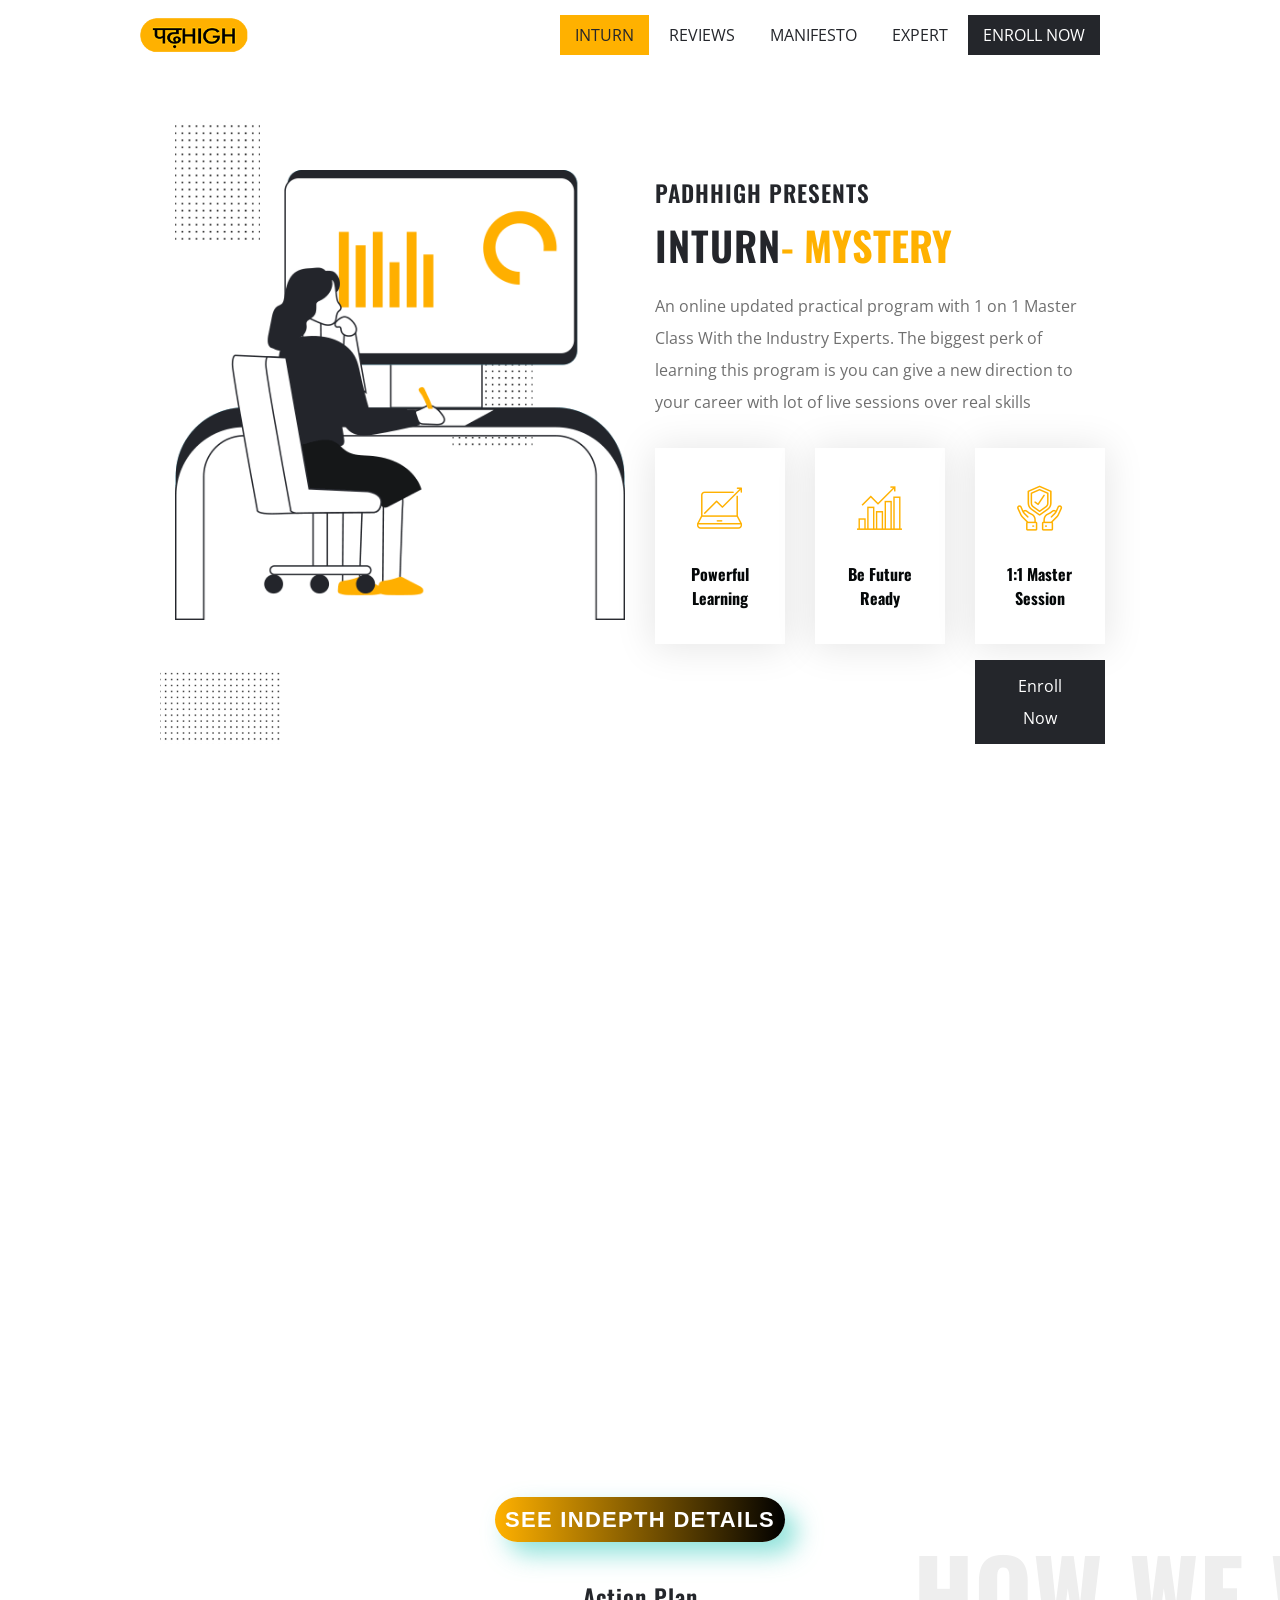
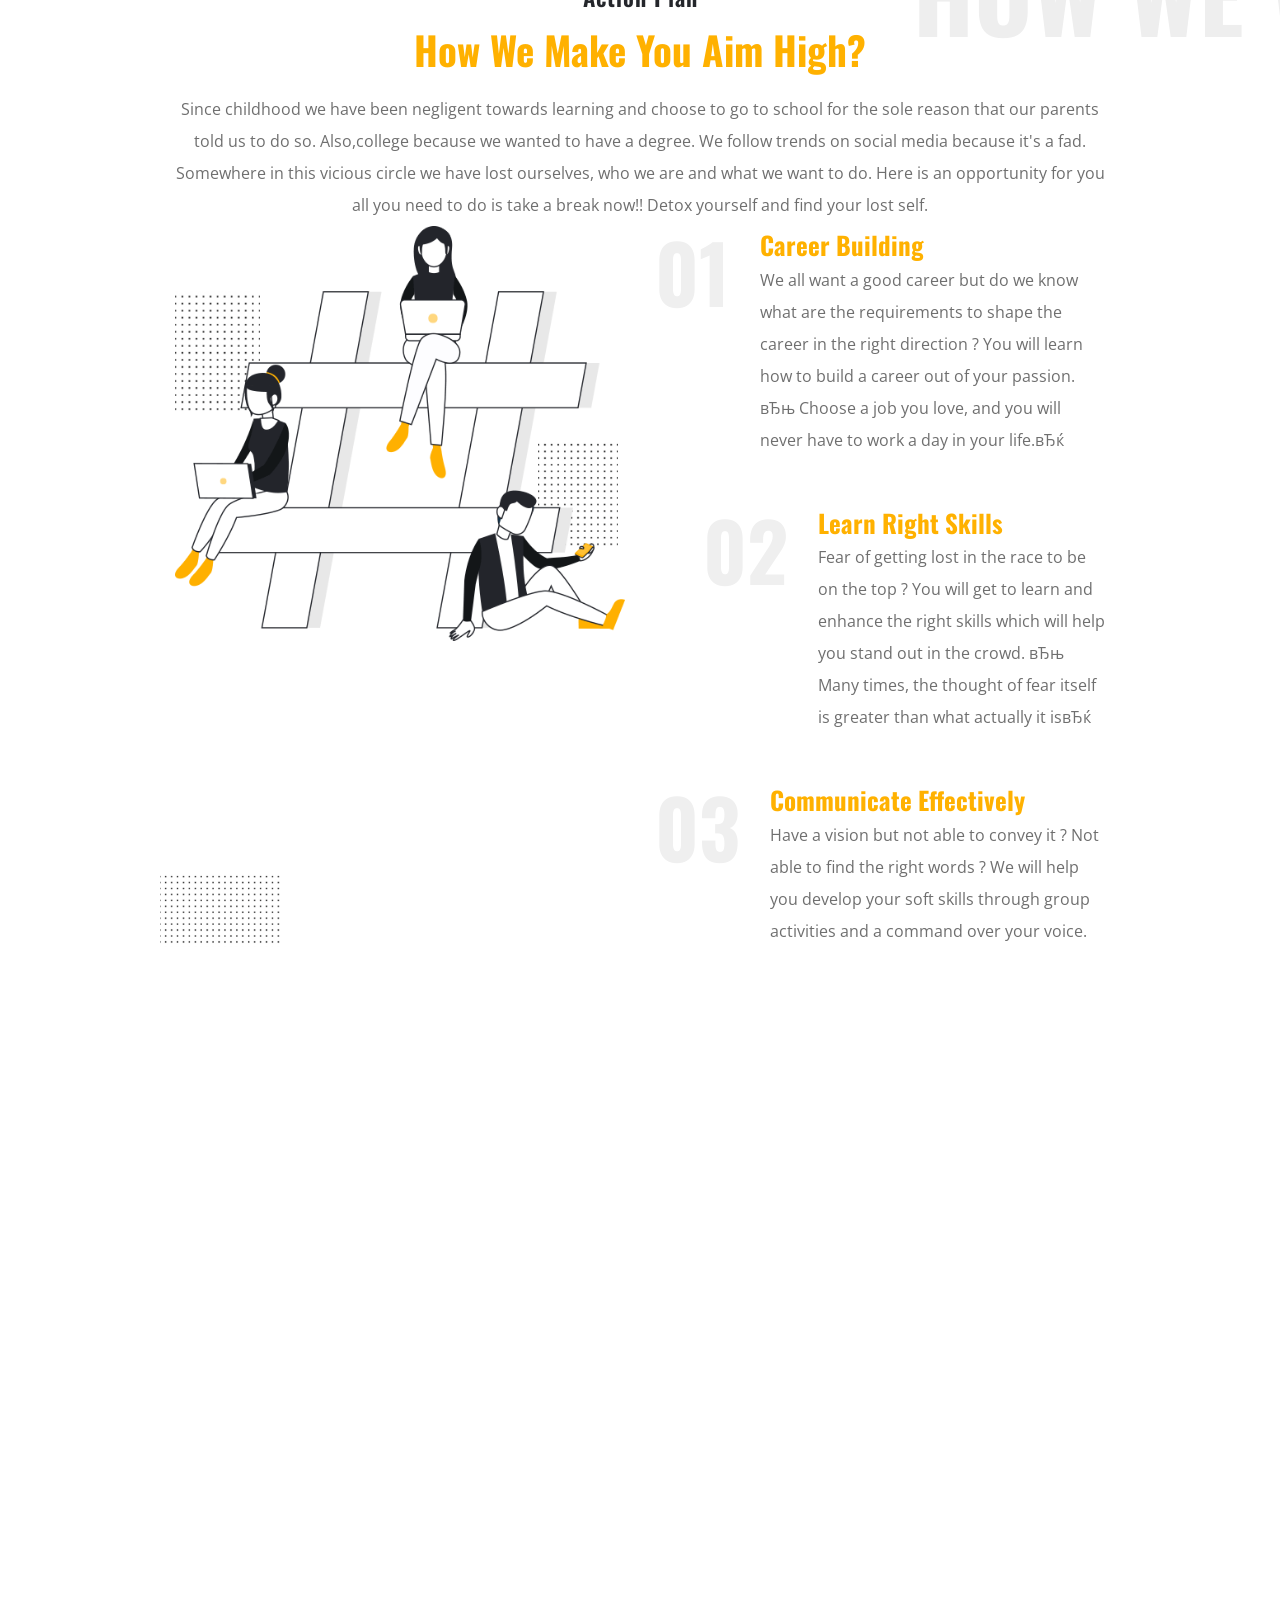
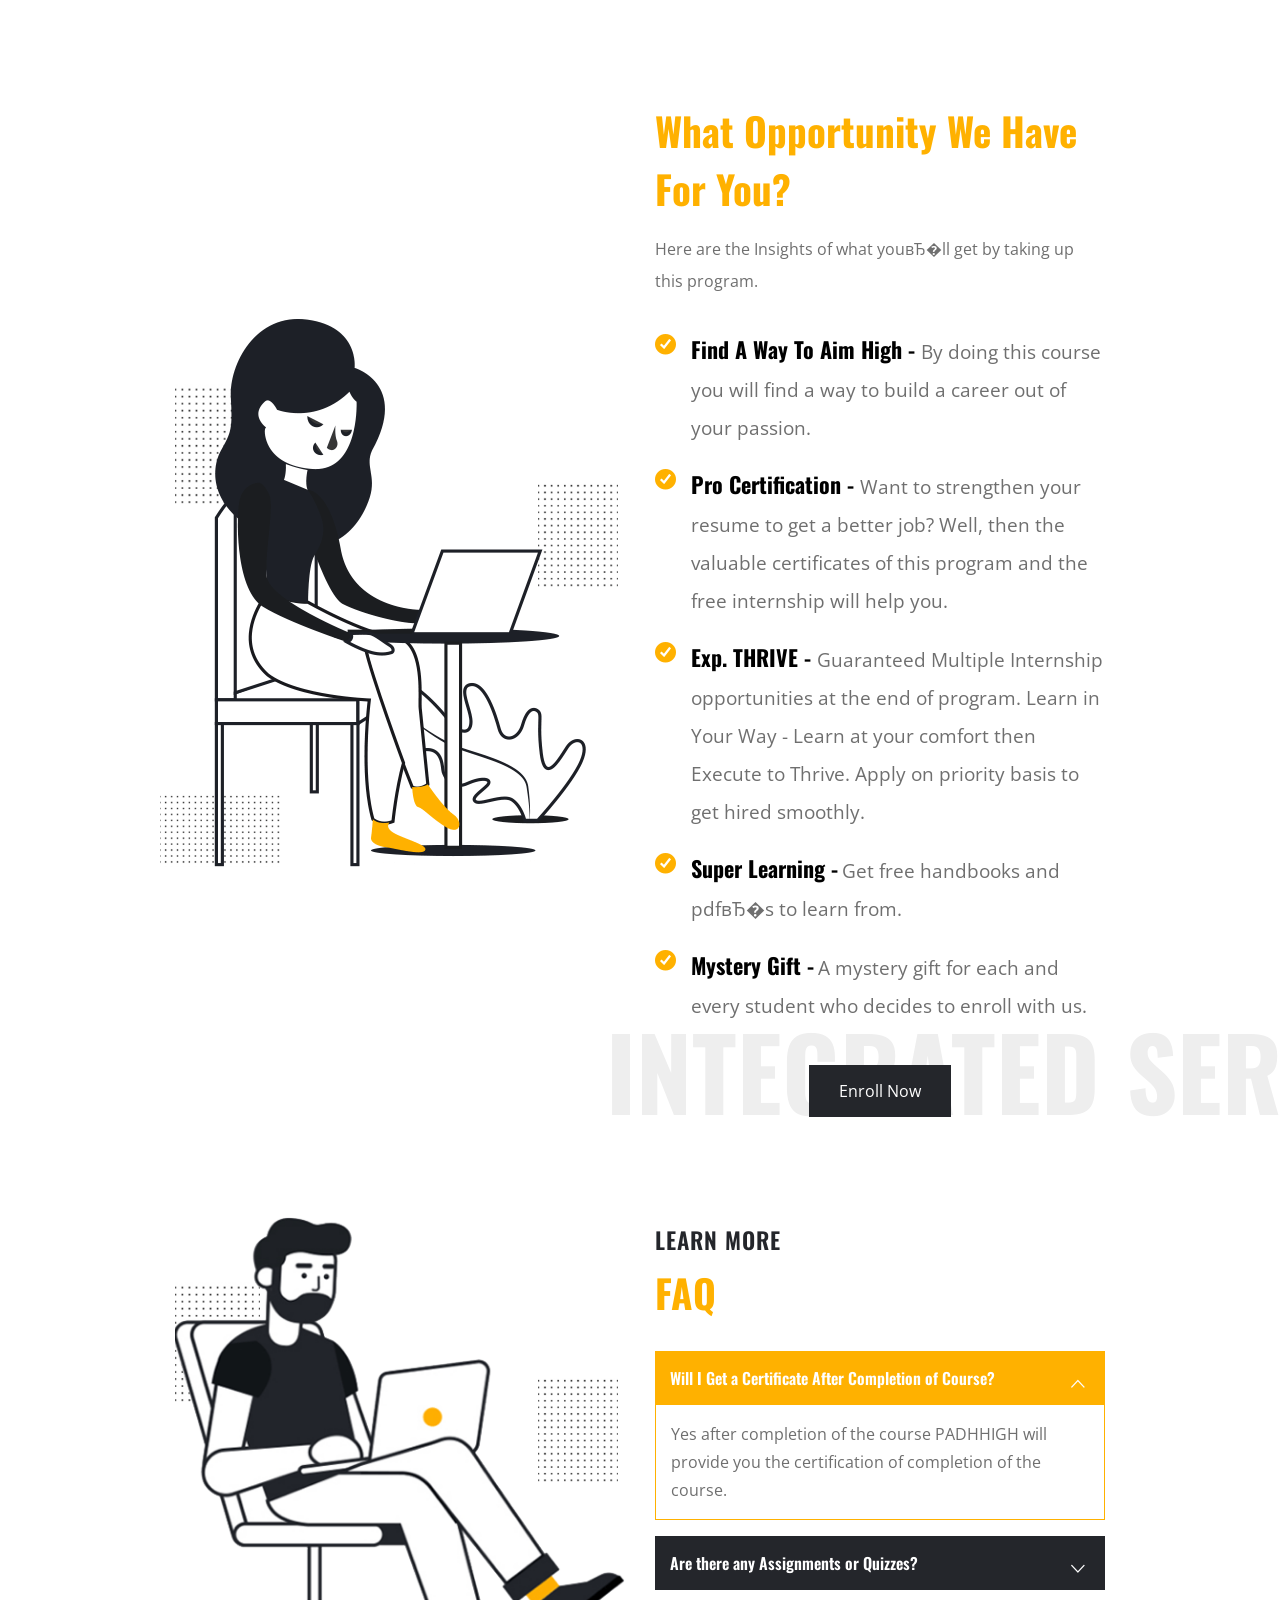
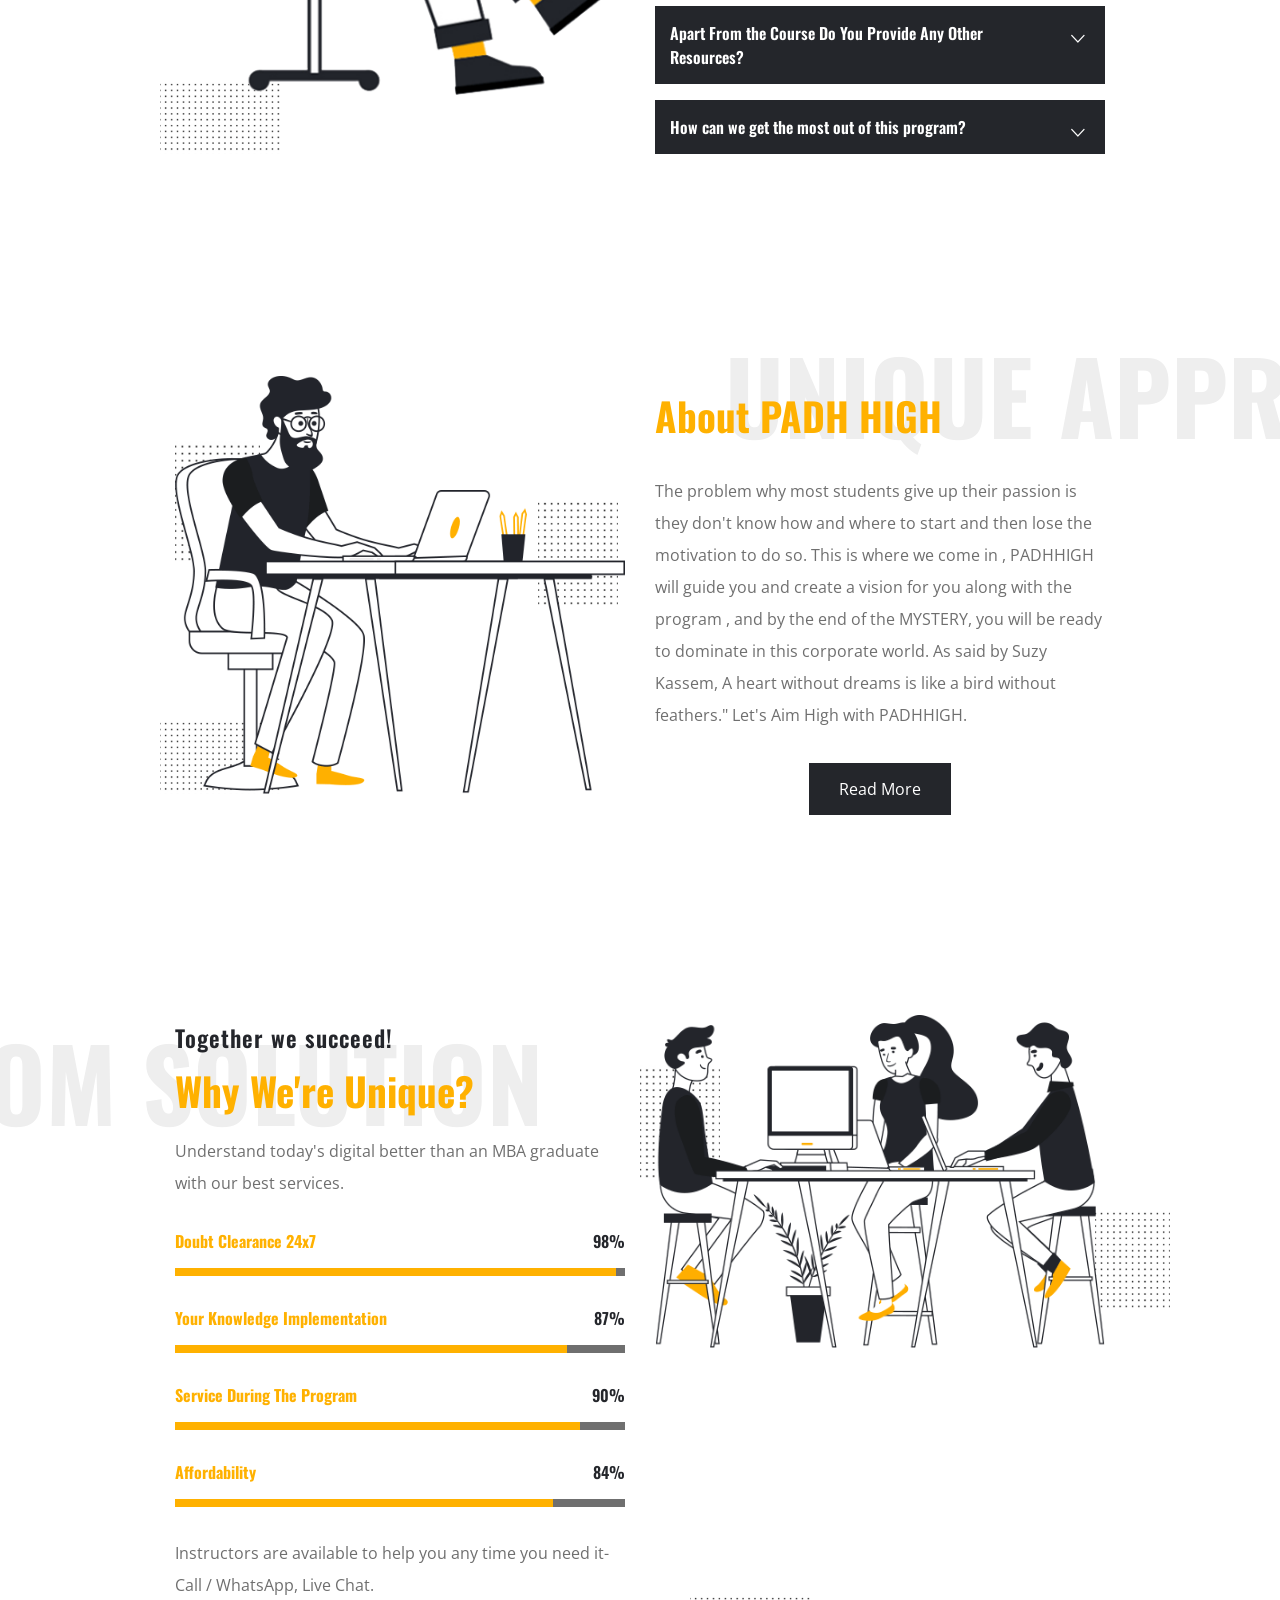
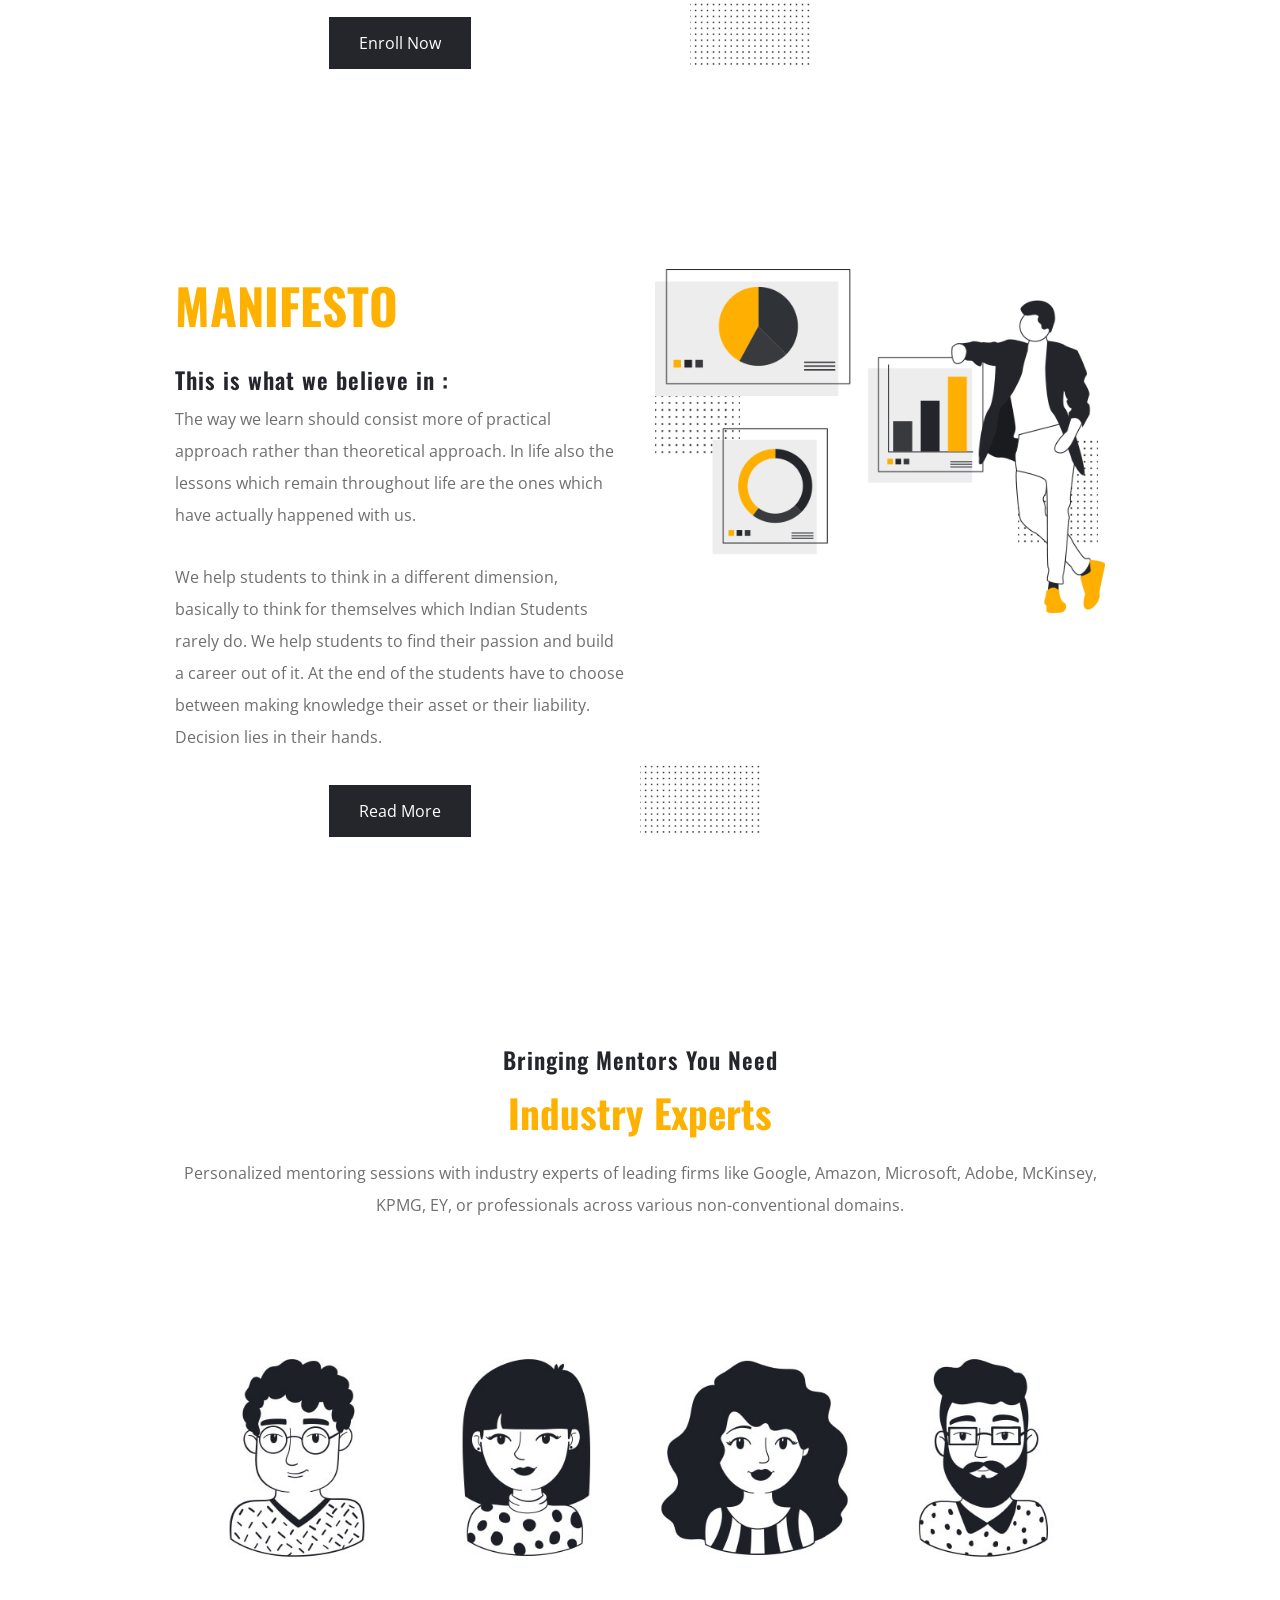
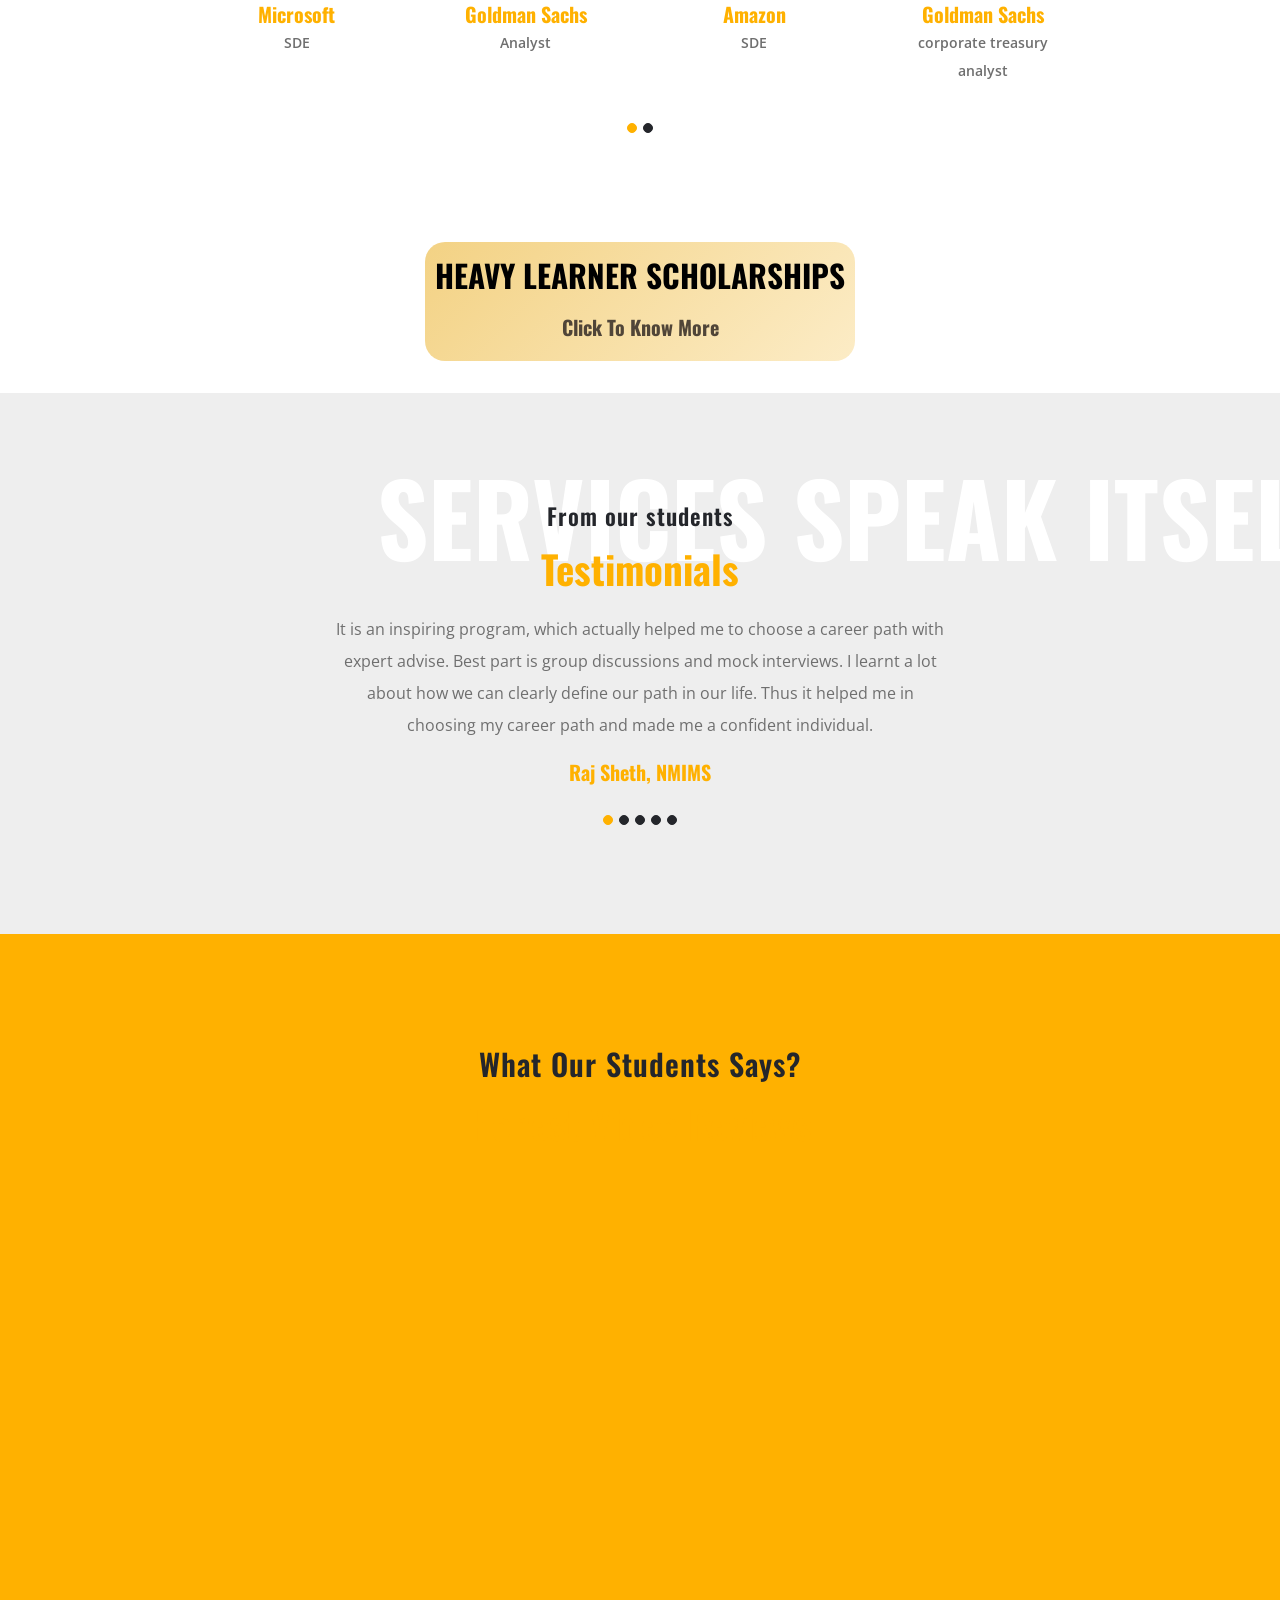
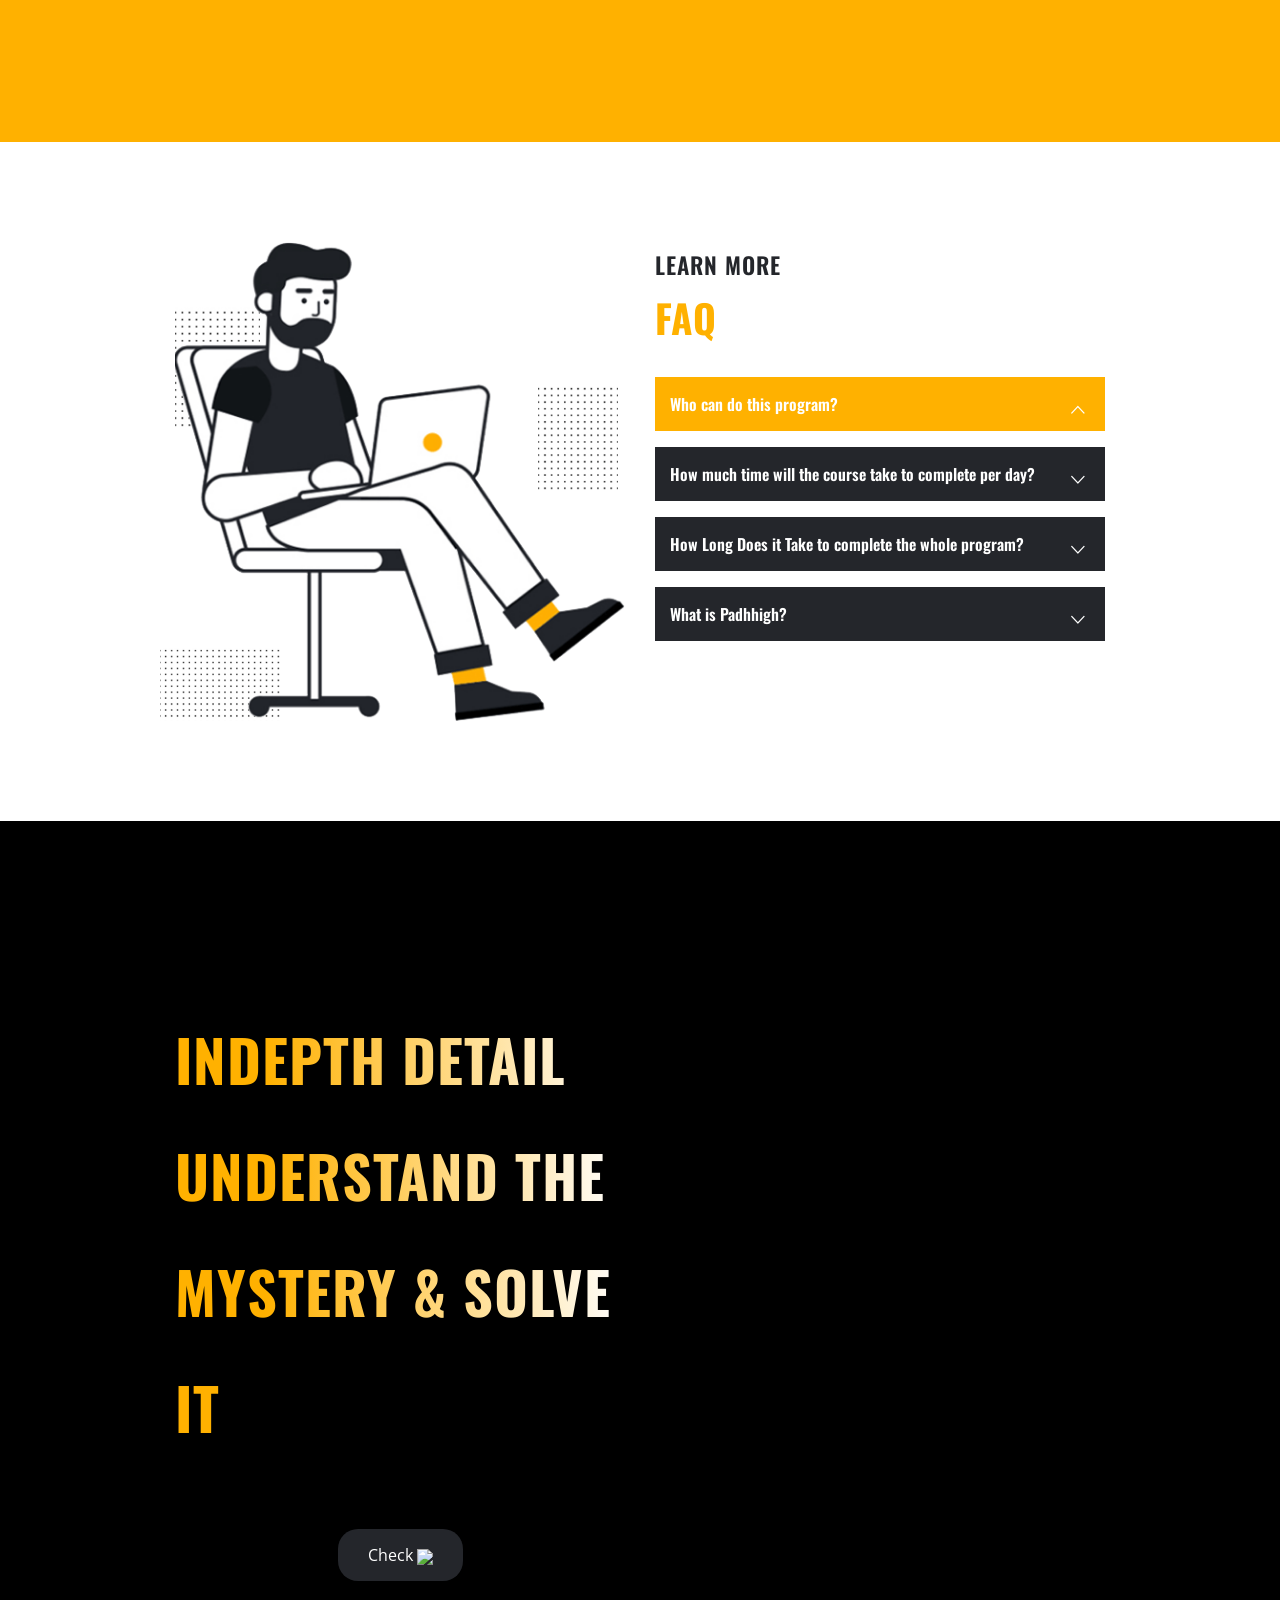
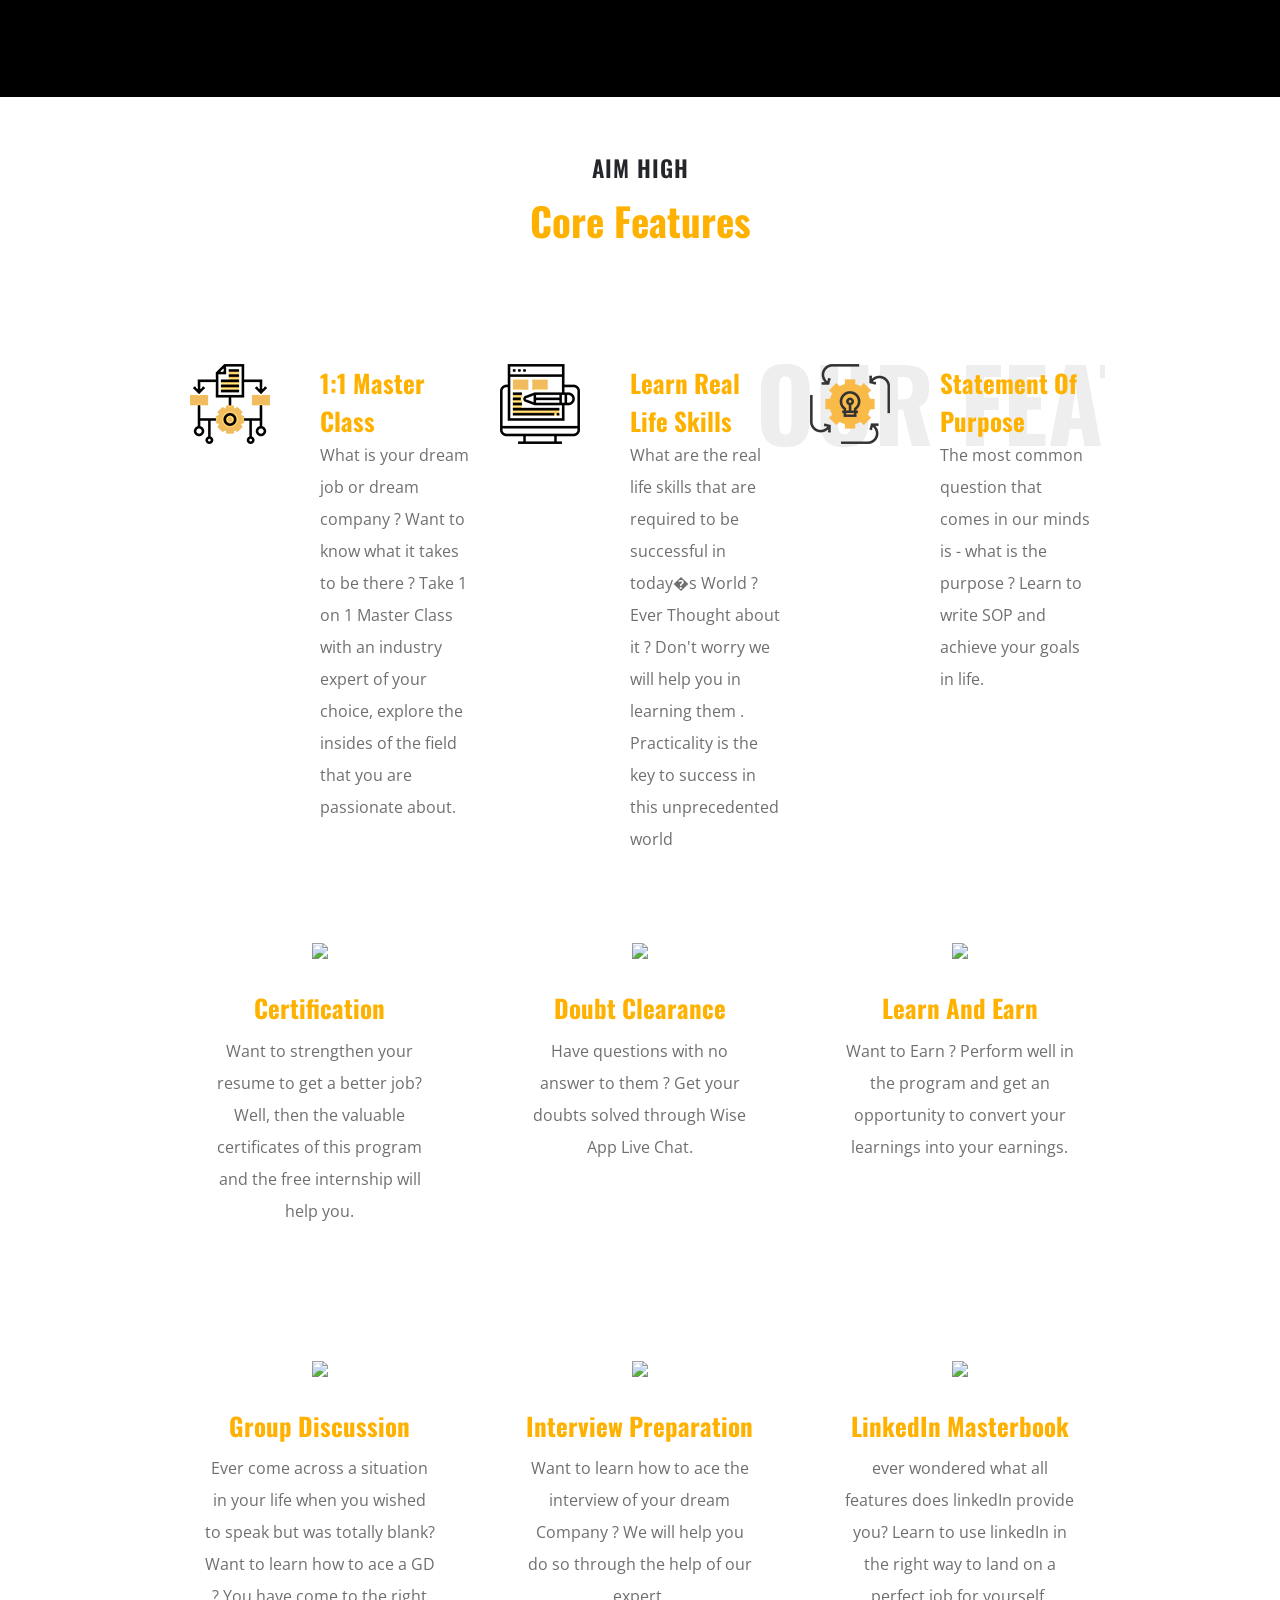
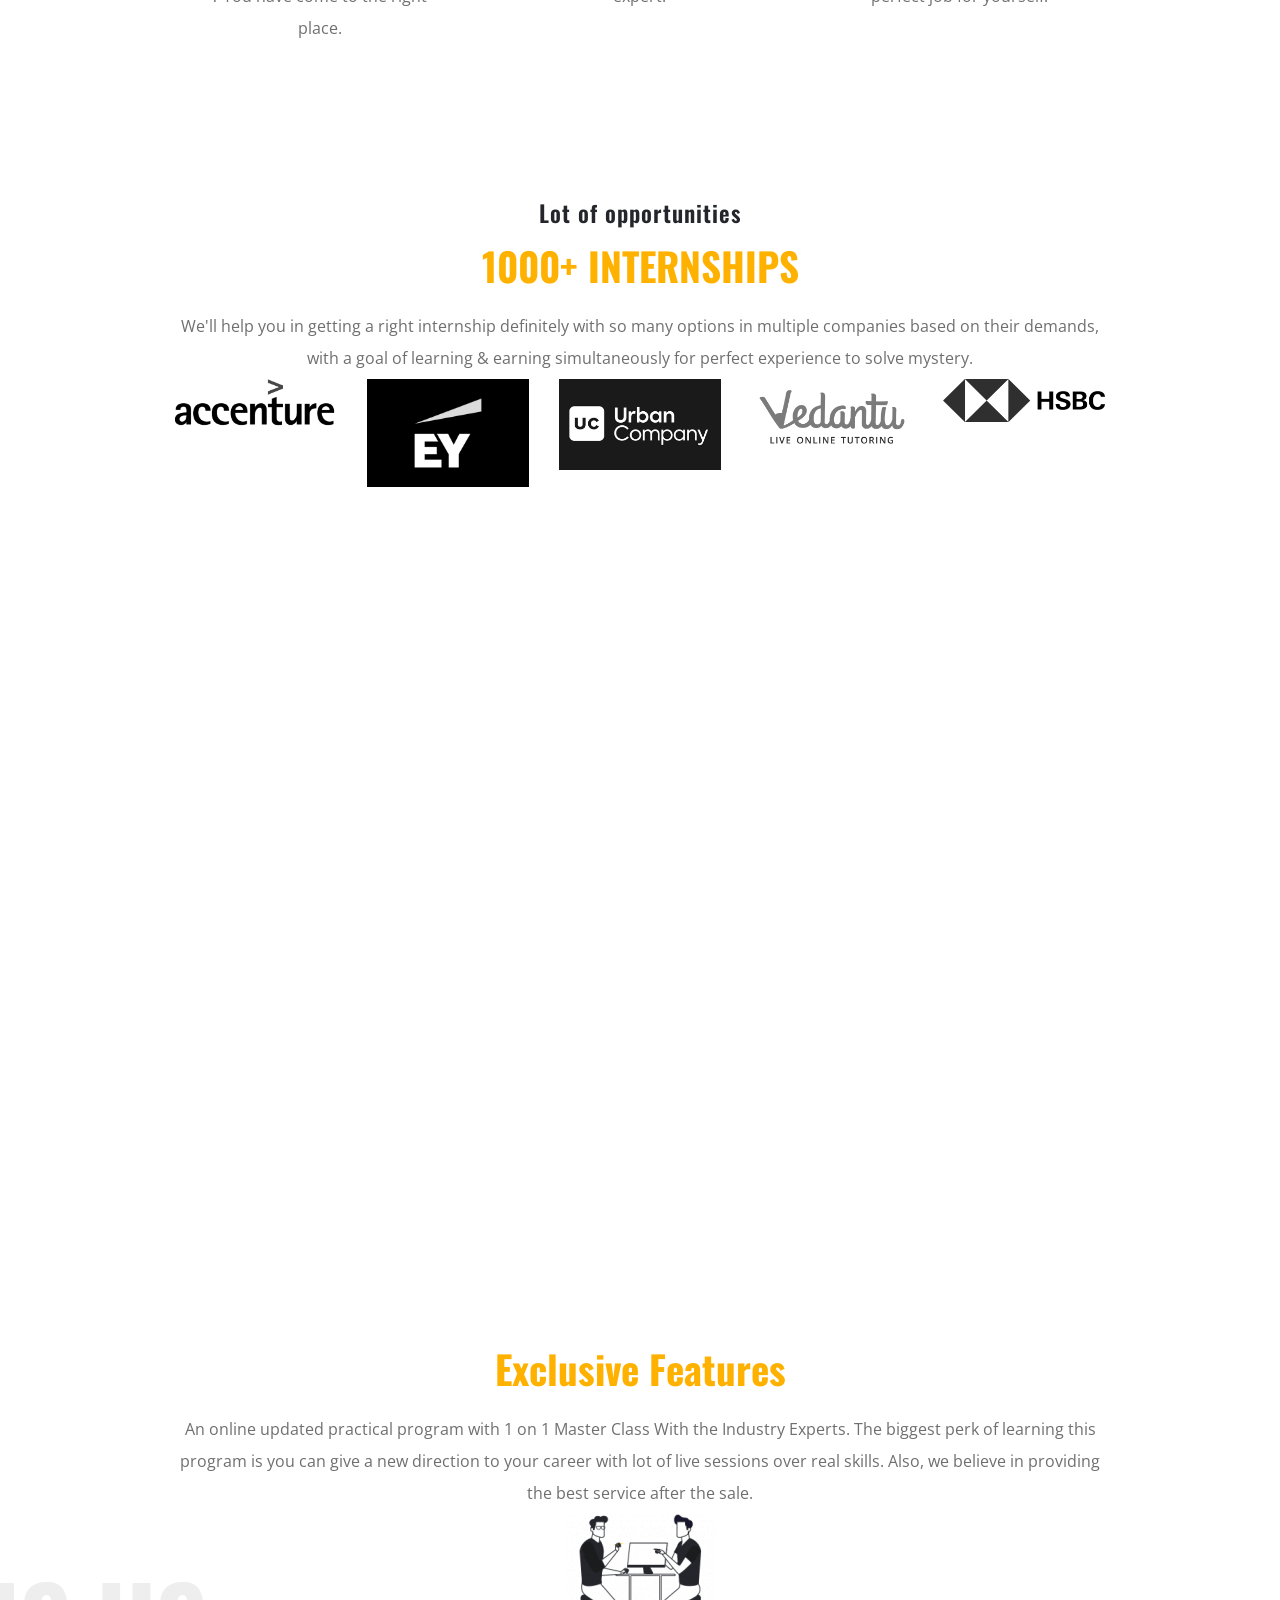
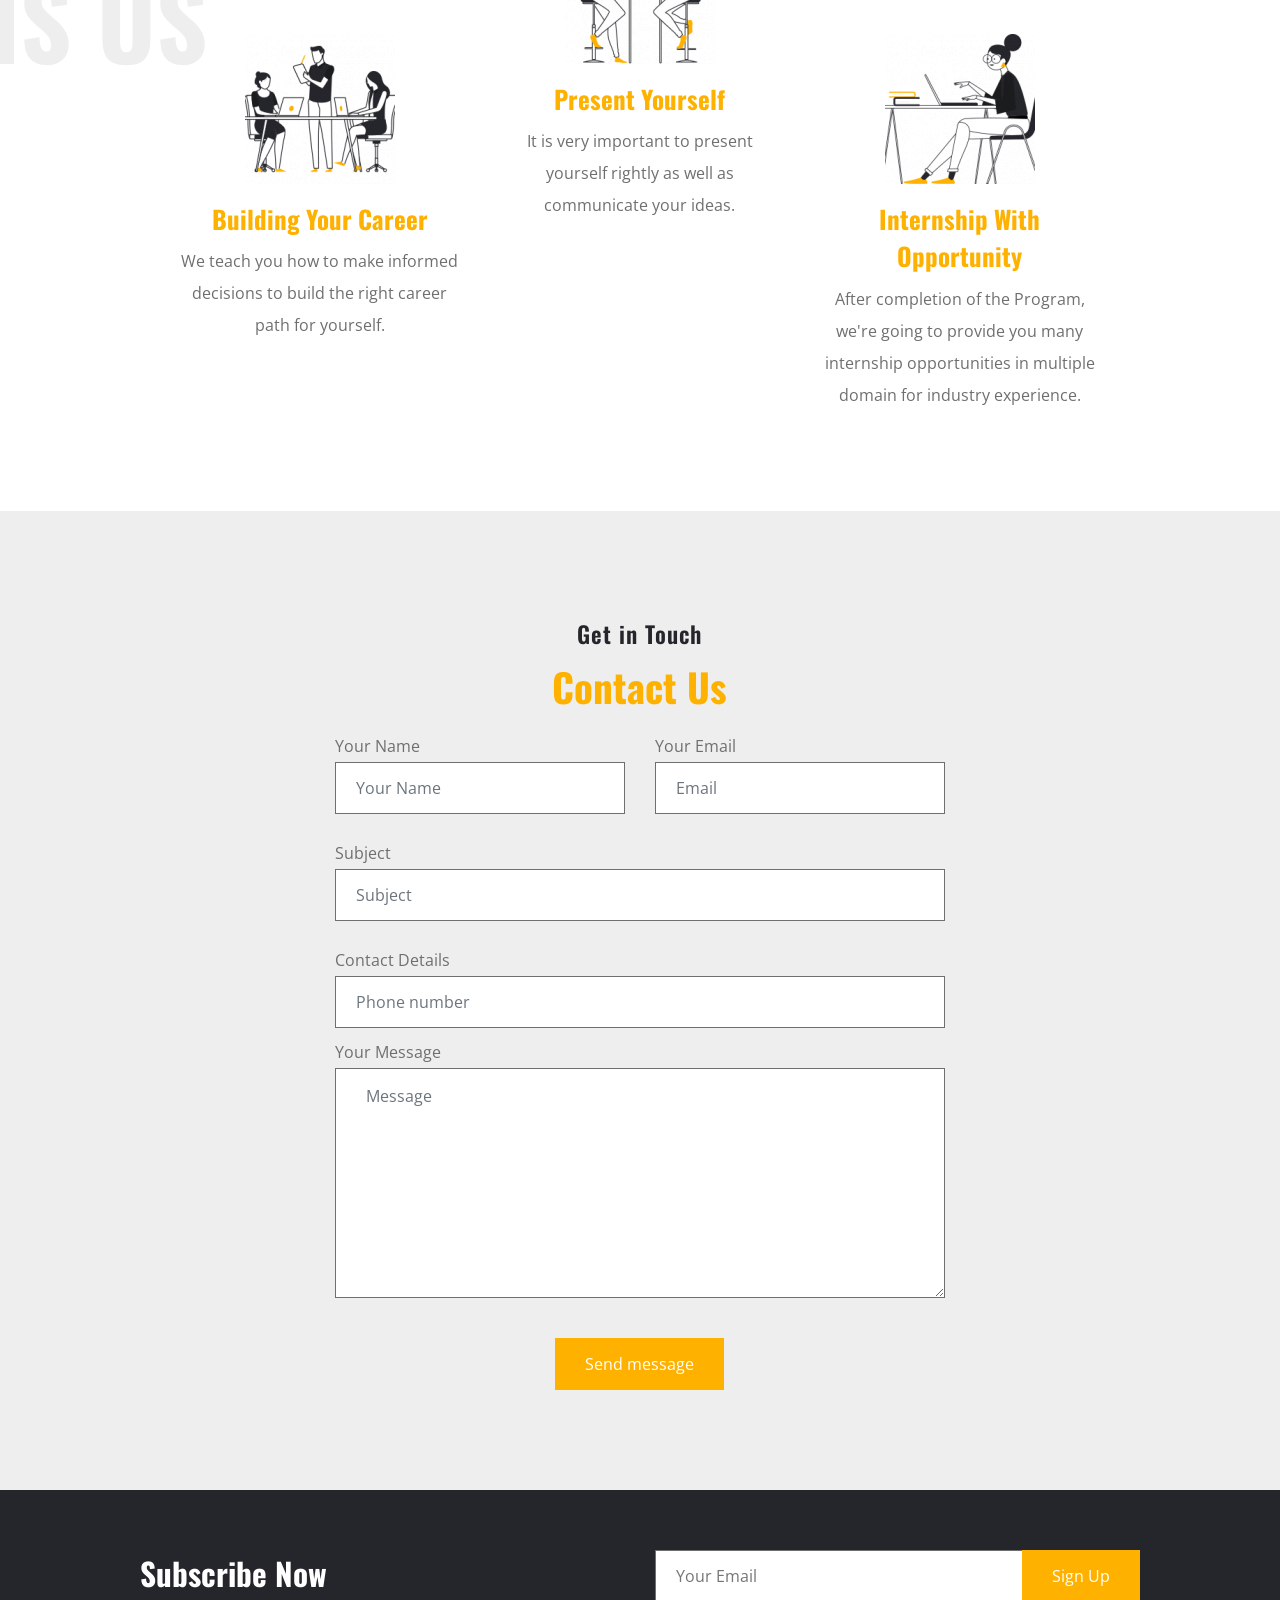
==== commit 48a14290: "Update index.html" ====
--- a/index.html
+++ b/index.html
@@ -340,7 +340,20 @@
 
 
 
-
+      <div class="col-lg-12 col-md-12" >
+         <div class="title-box  text-center ">
+            <span> </span>
+            <h2 class="title"></h2>
+            <p class="mb-0"></p>
+         </div>
+
+         <div class="video-responsive" >
+            <iframe src="https://player.vimeo.com/video/668226624" frameborder="0" allow="autoplay; fullscreen"
+               allowfullscreen id="handstick"></iframe>
+         </div>
+
+
+      </div>
 
 
 
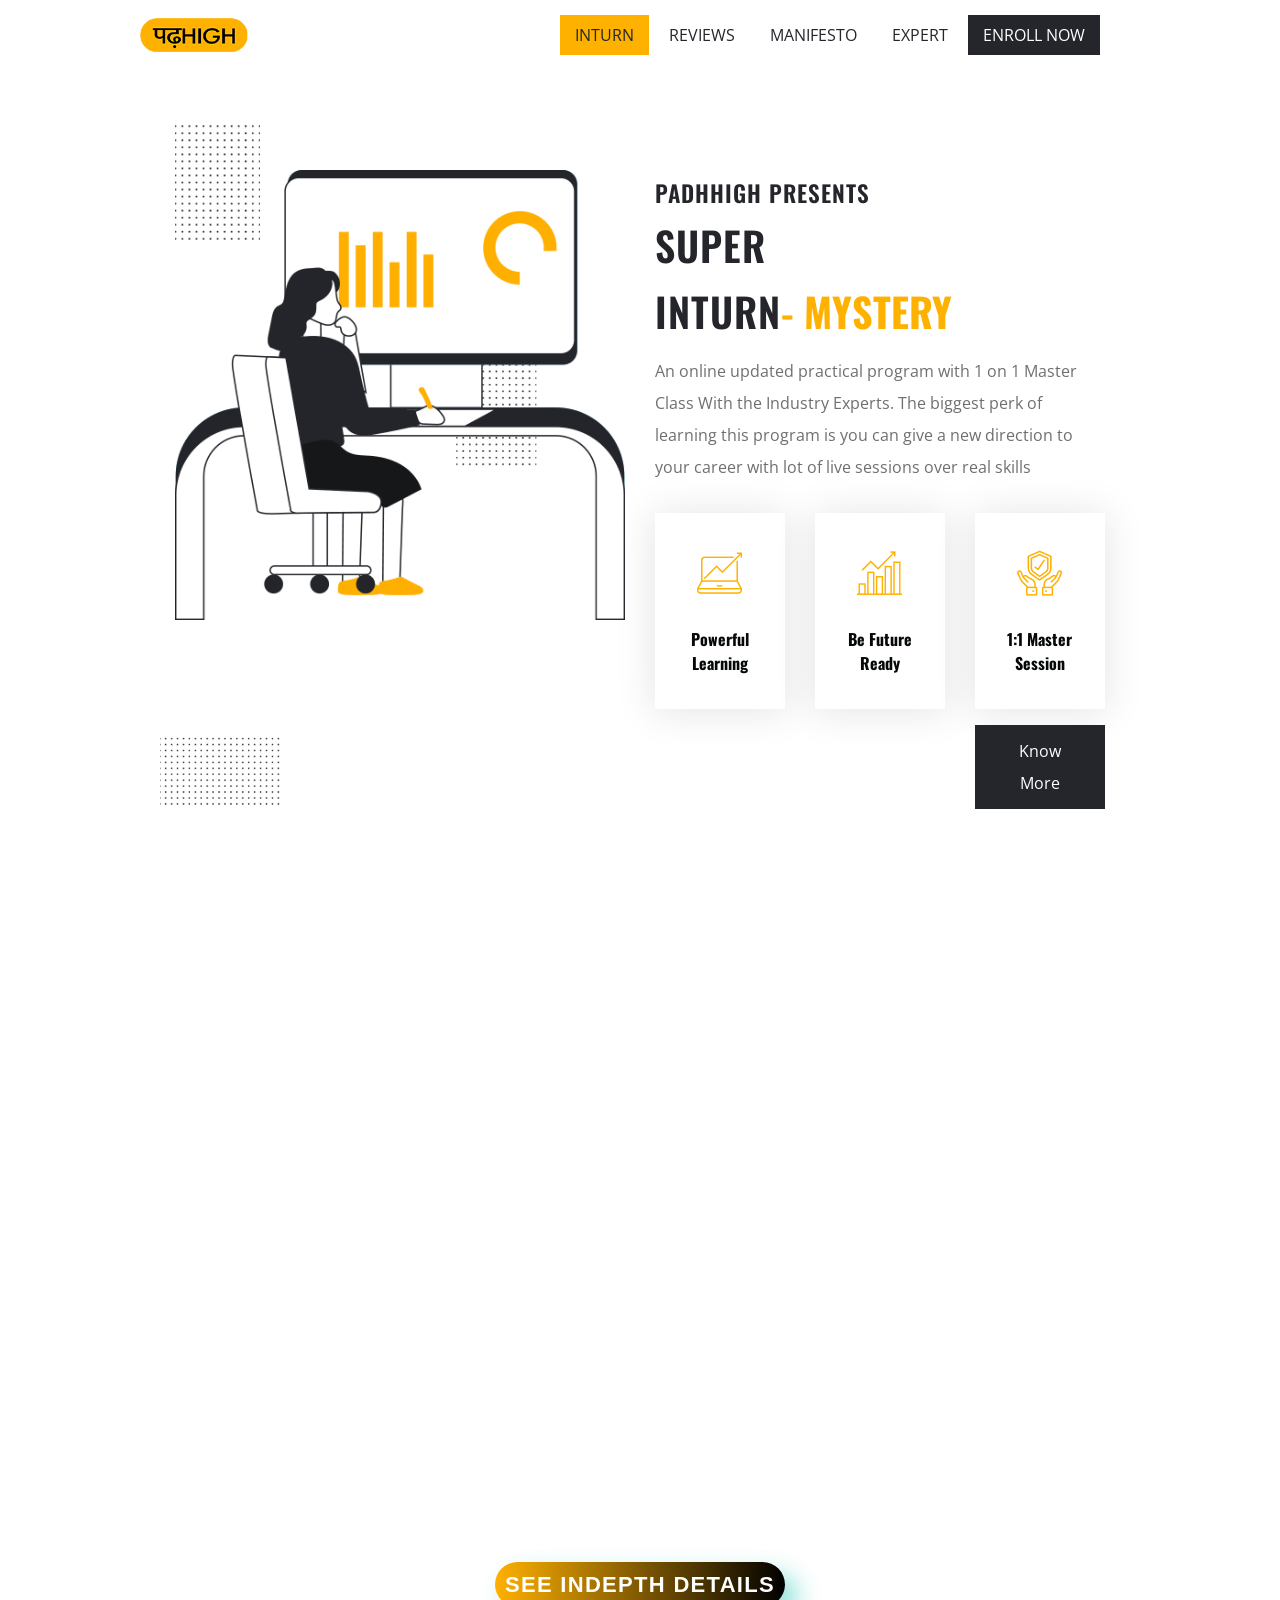
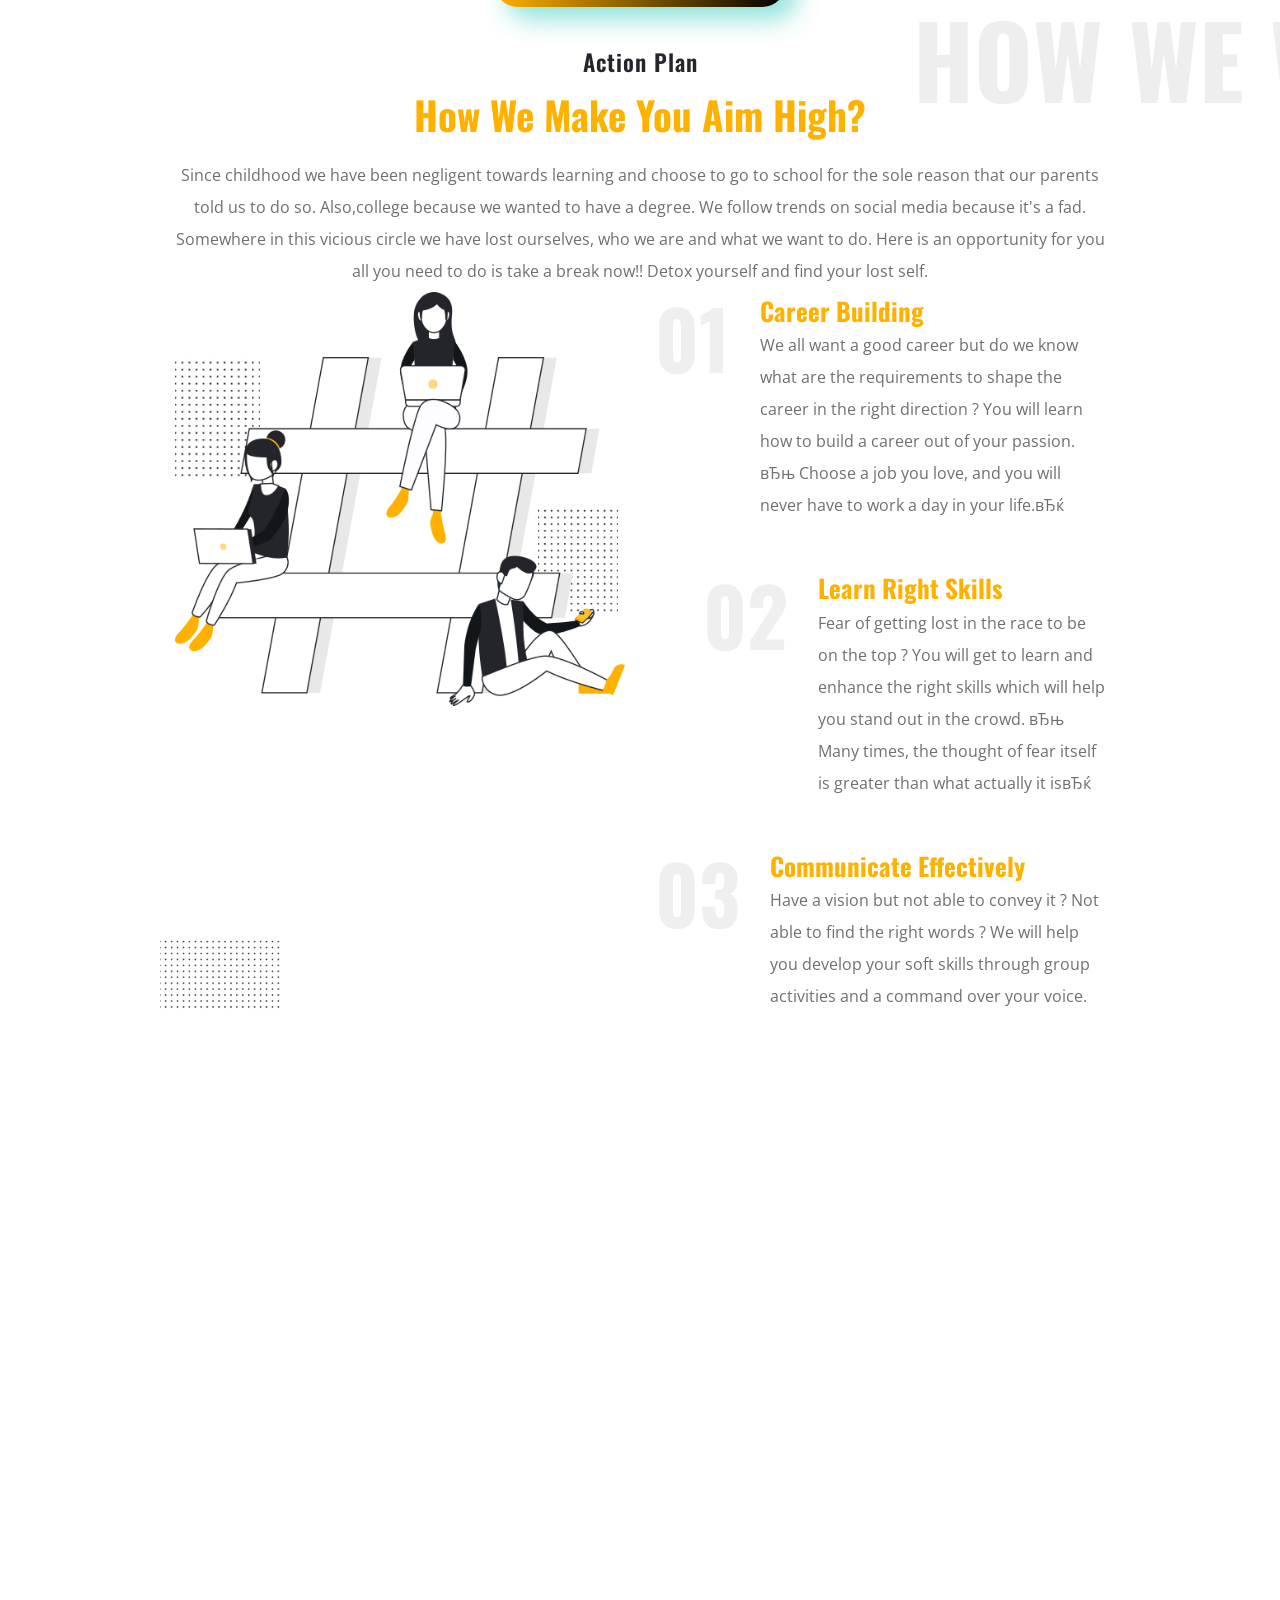
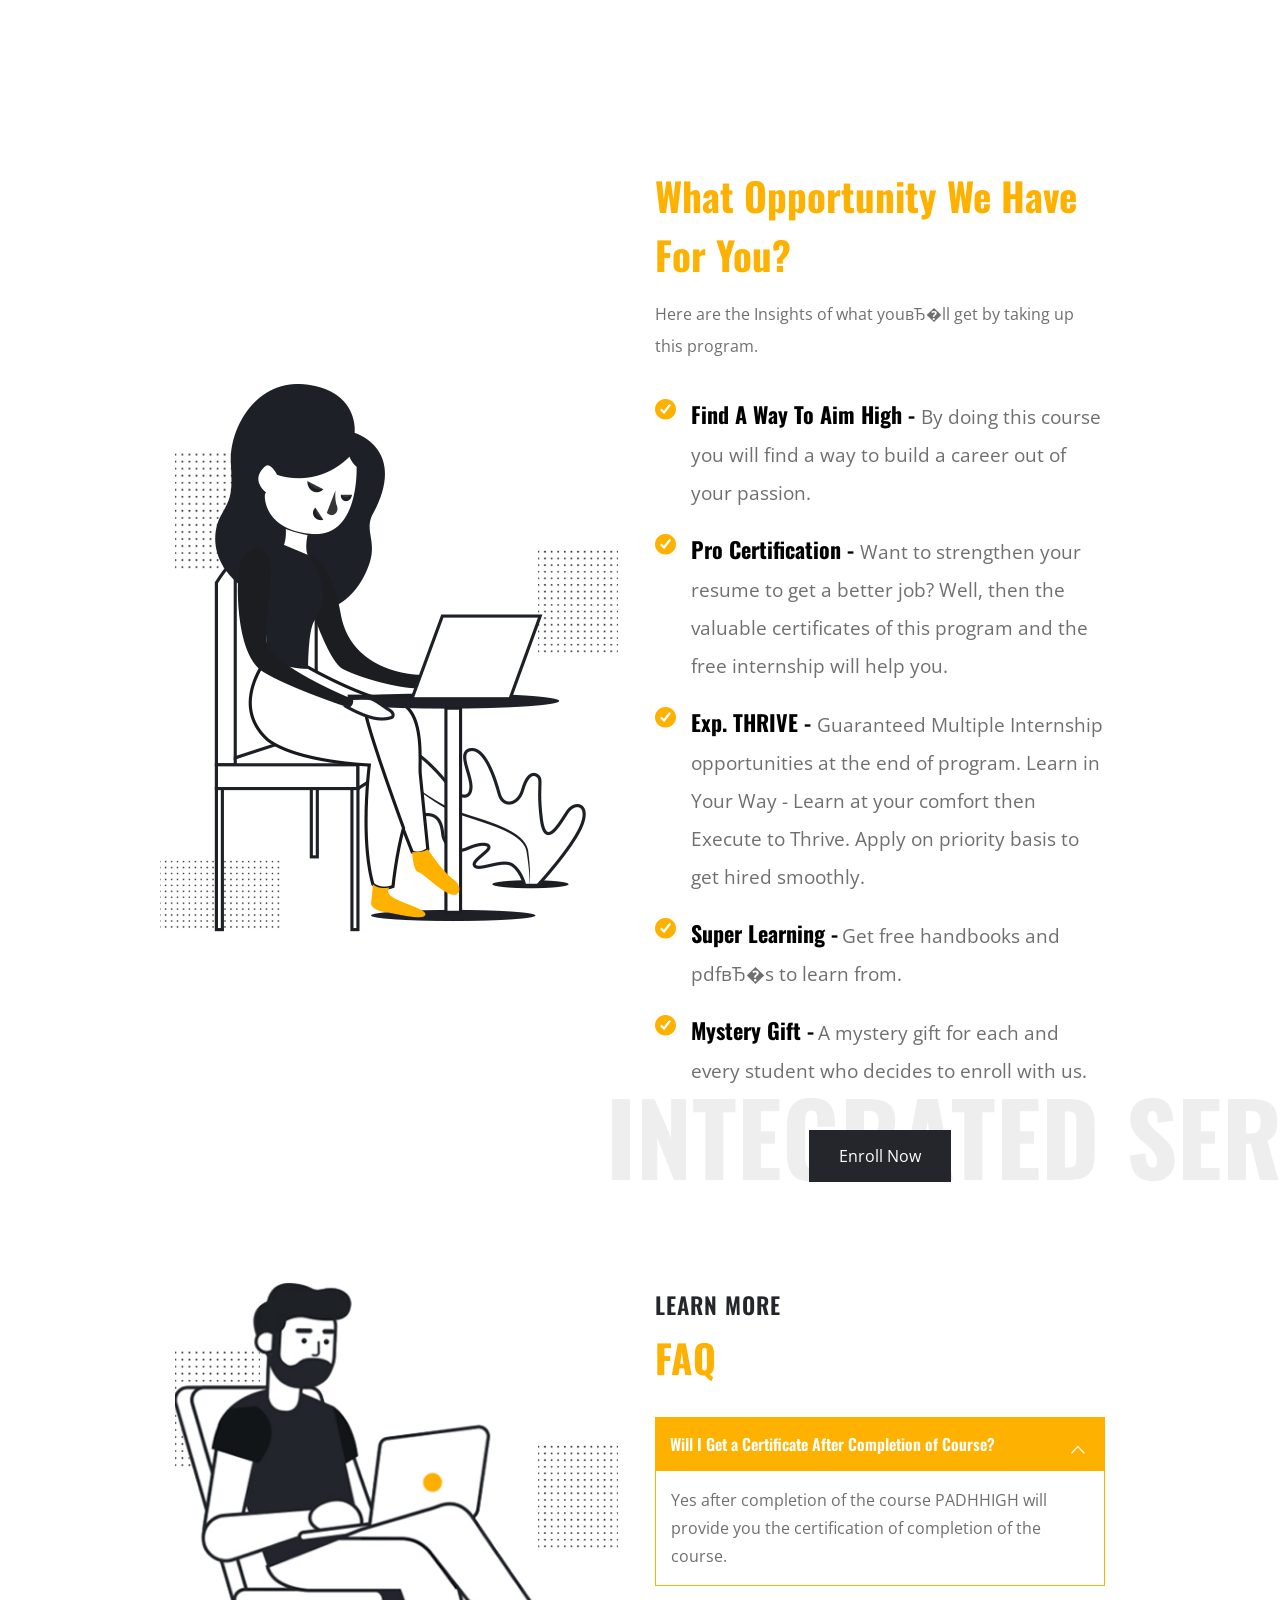
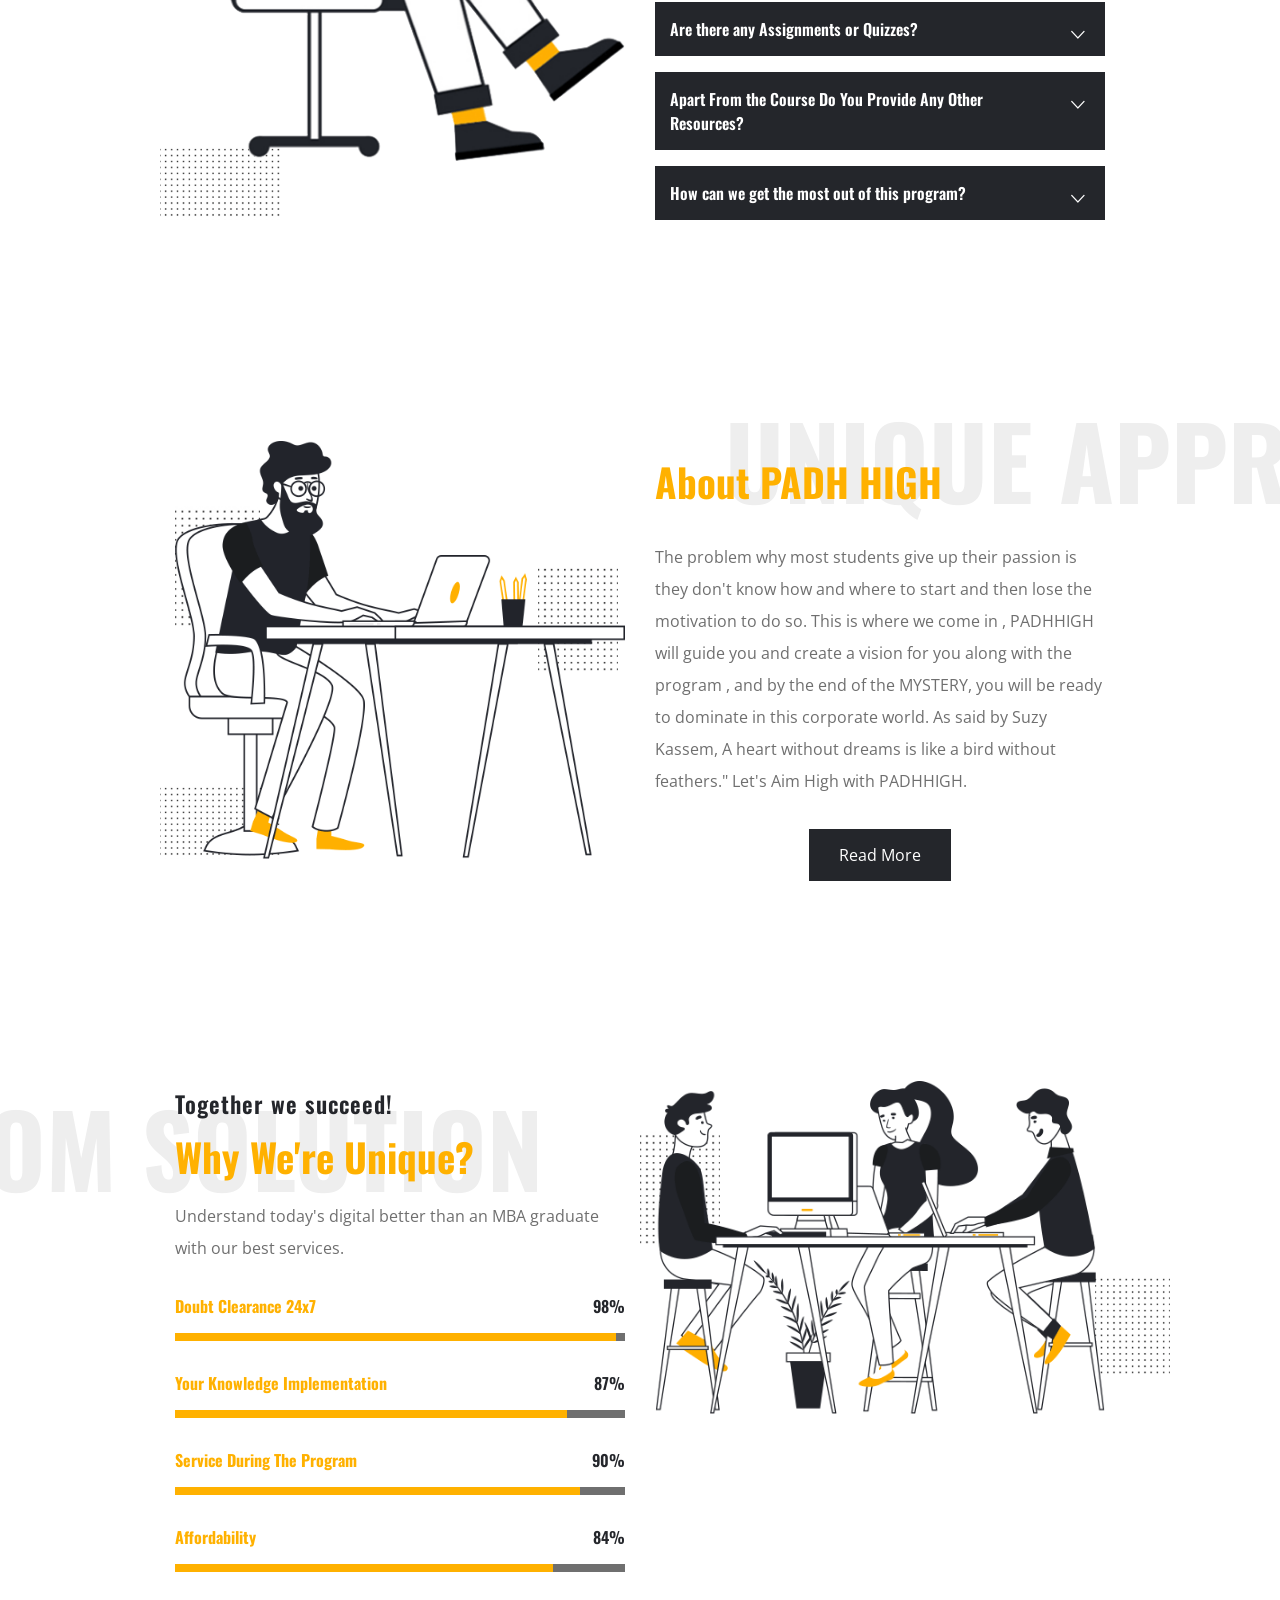
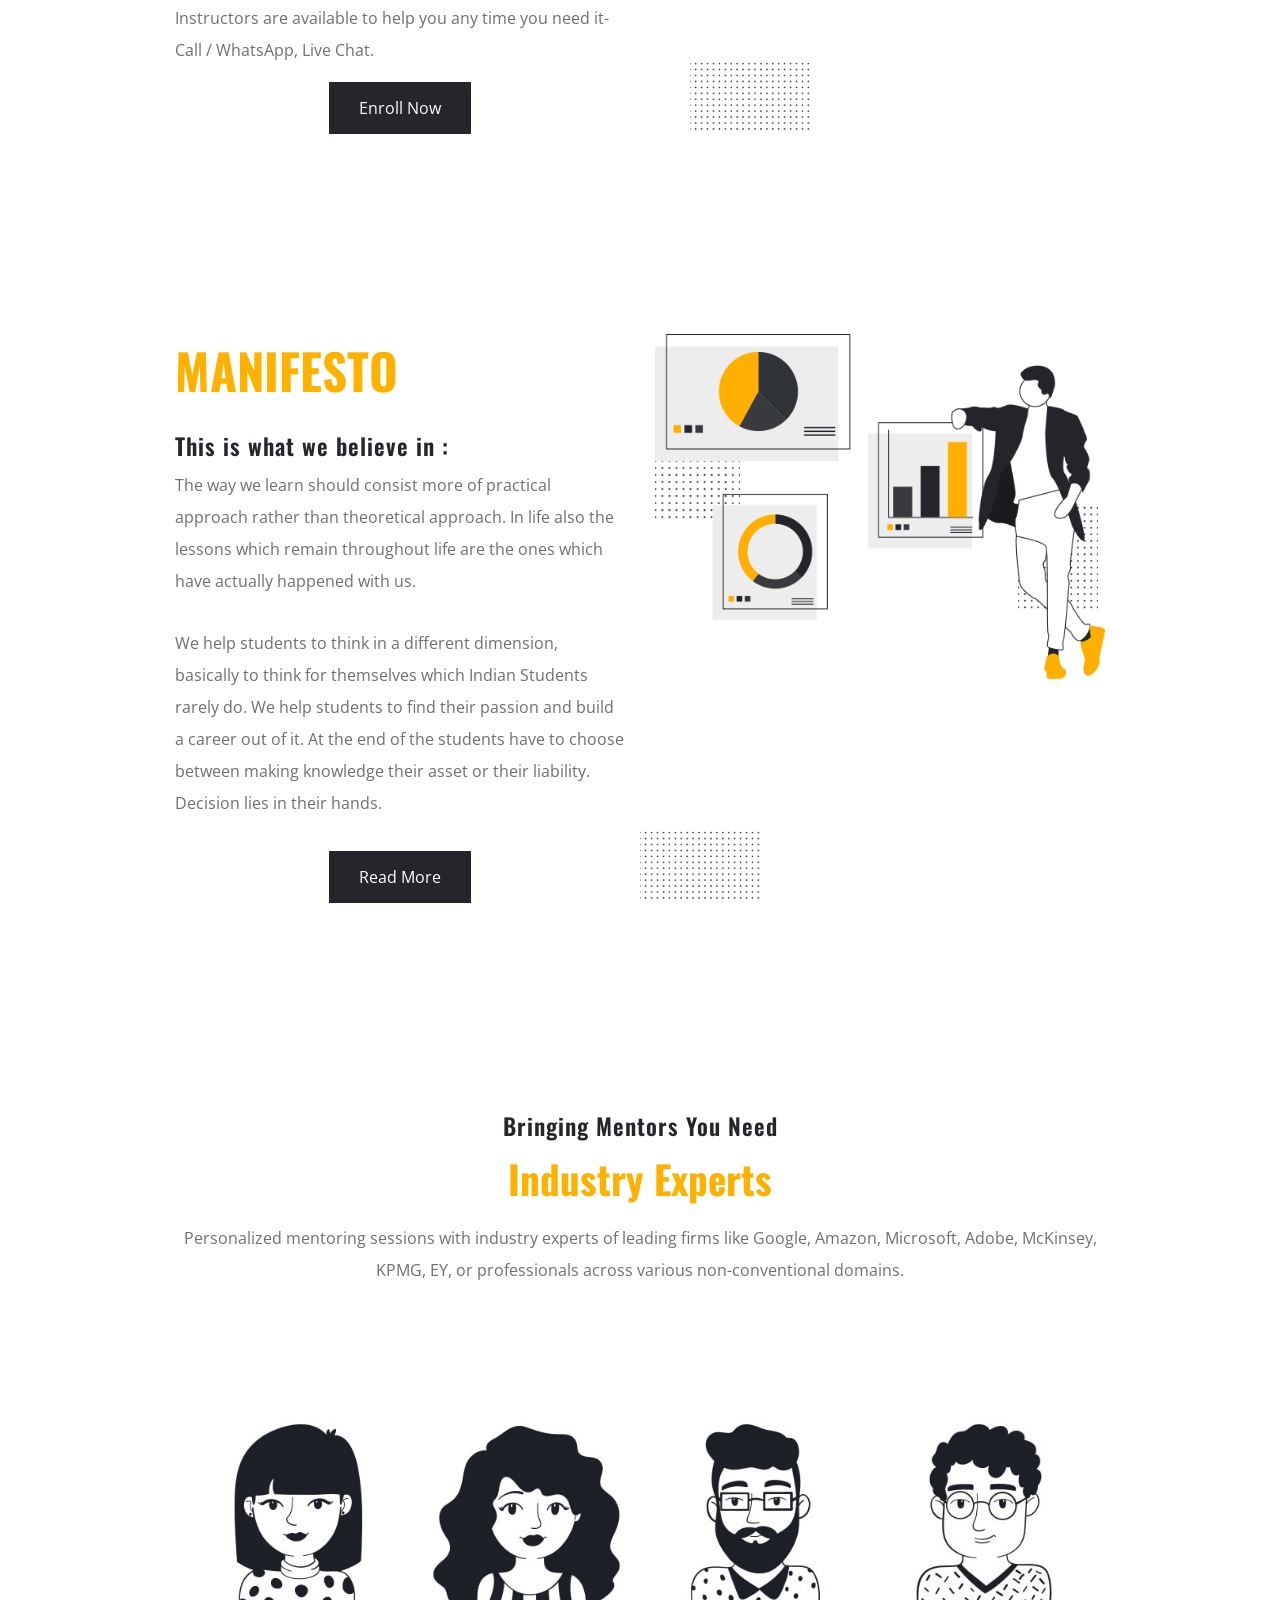
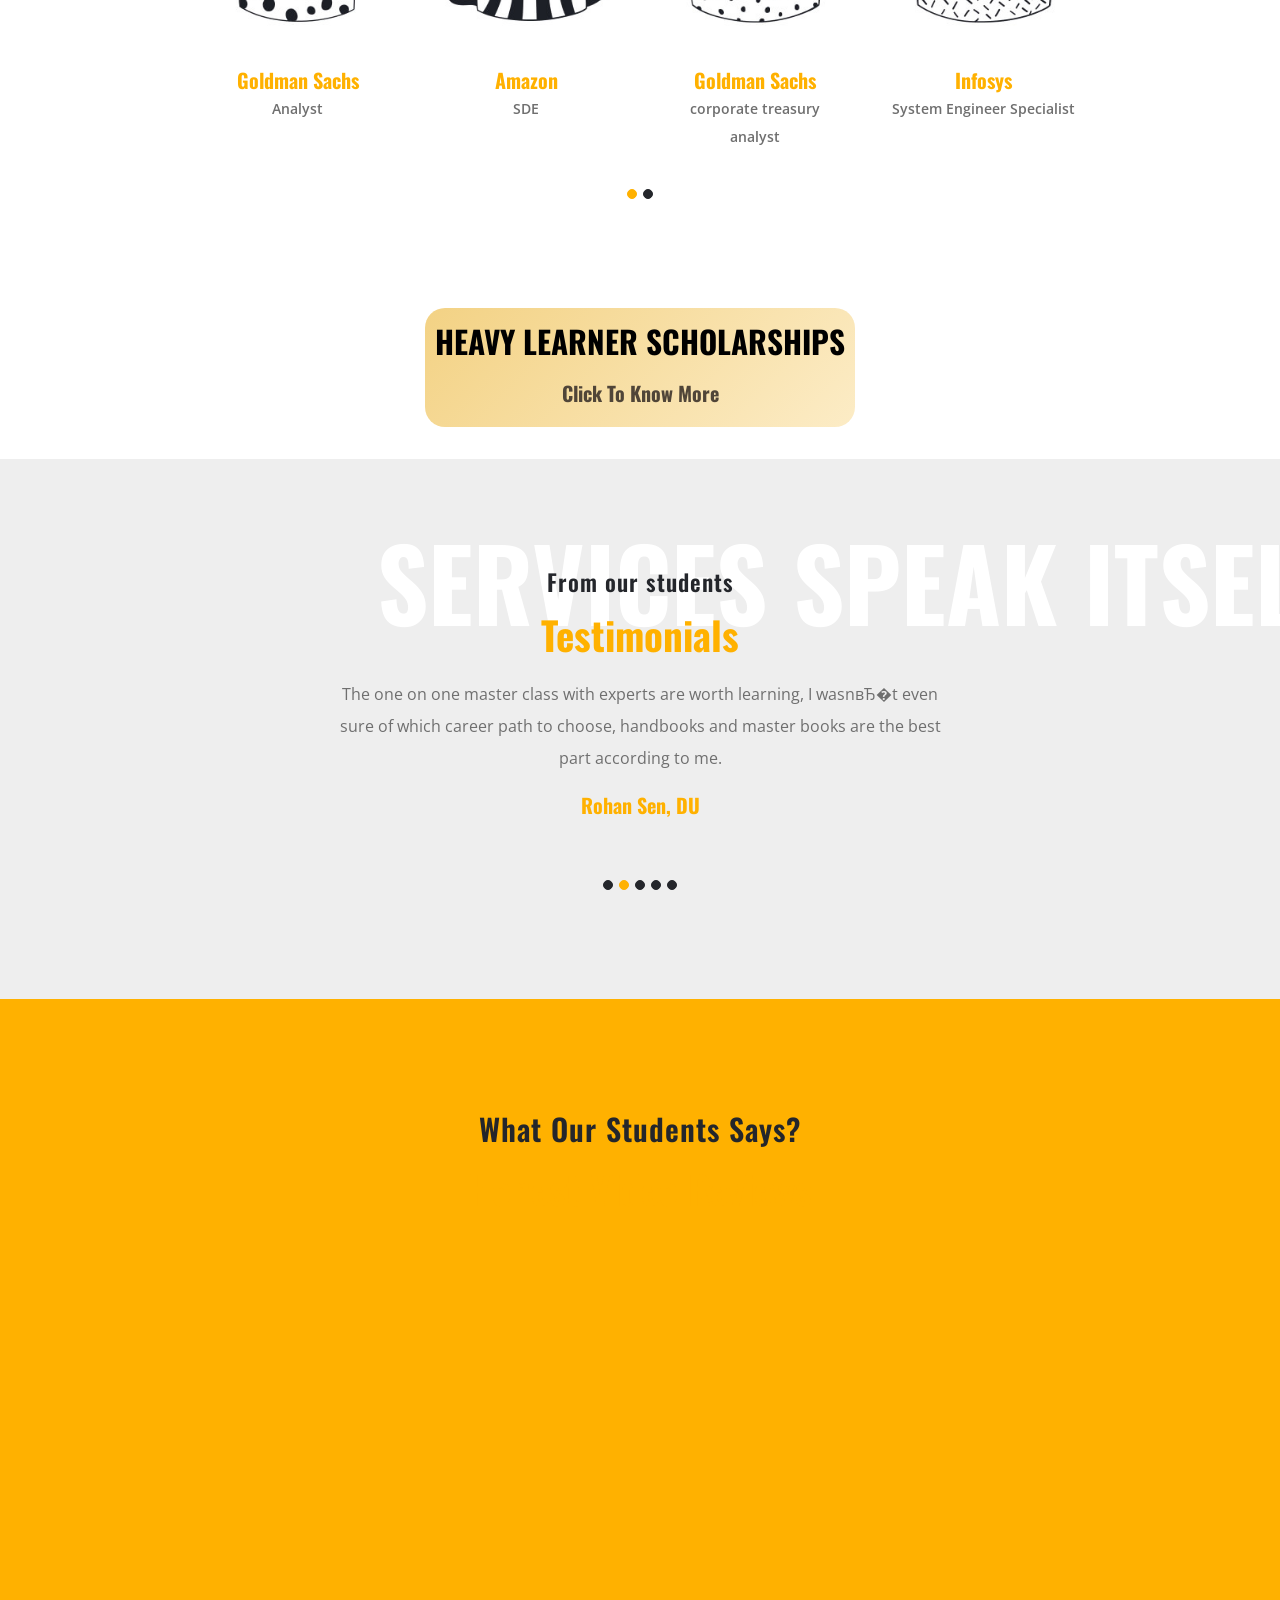
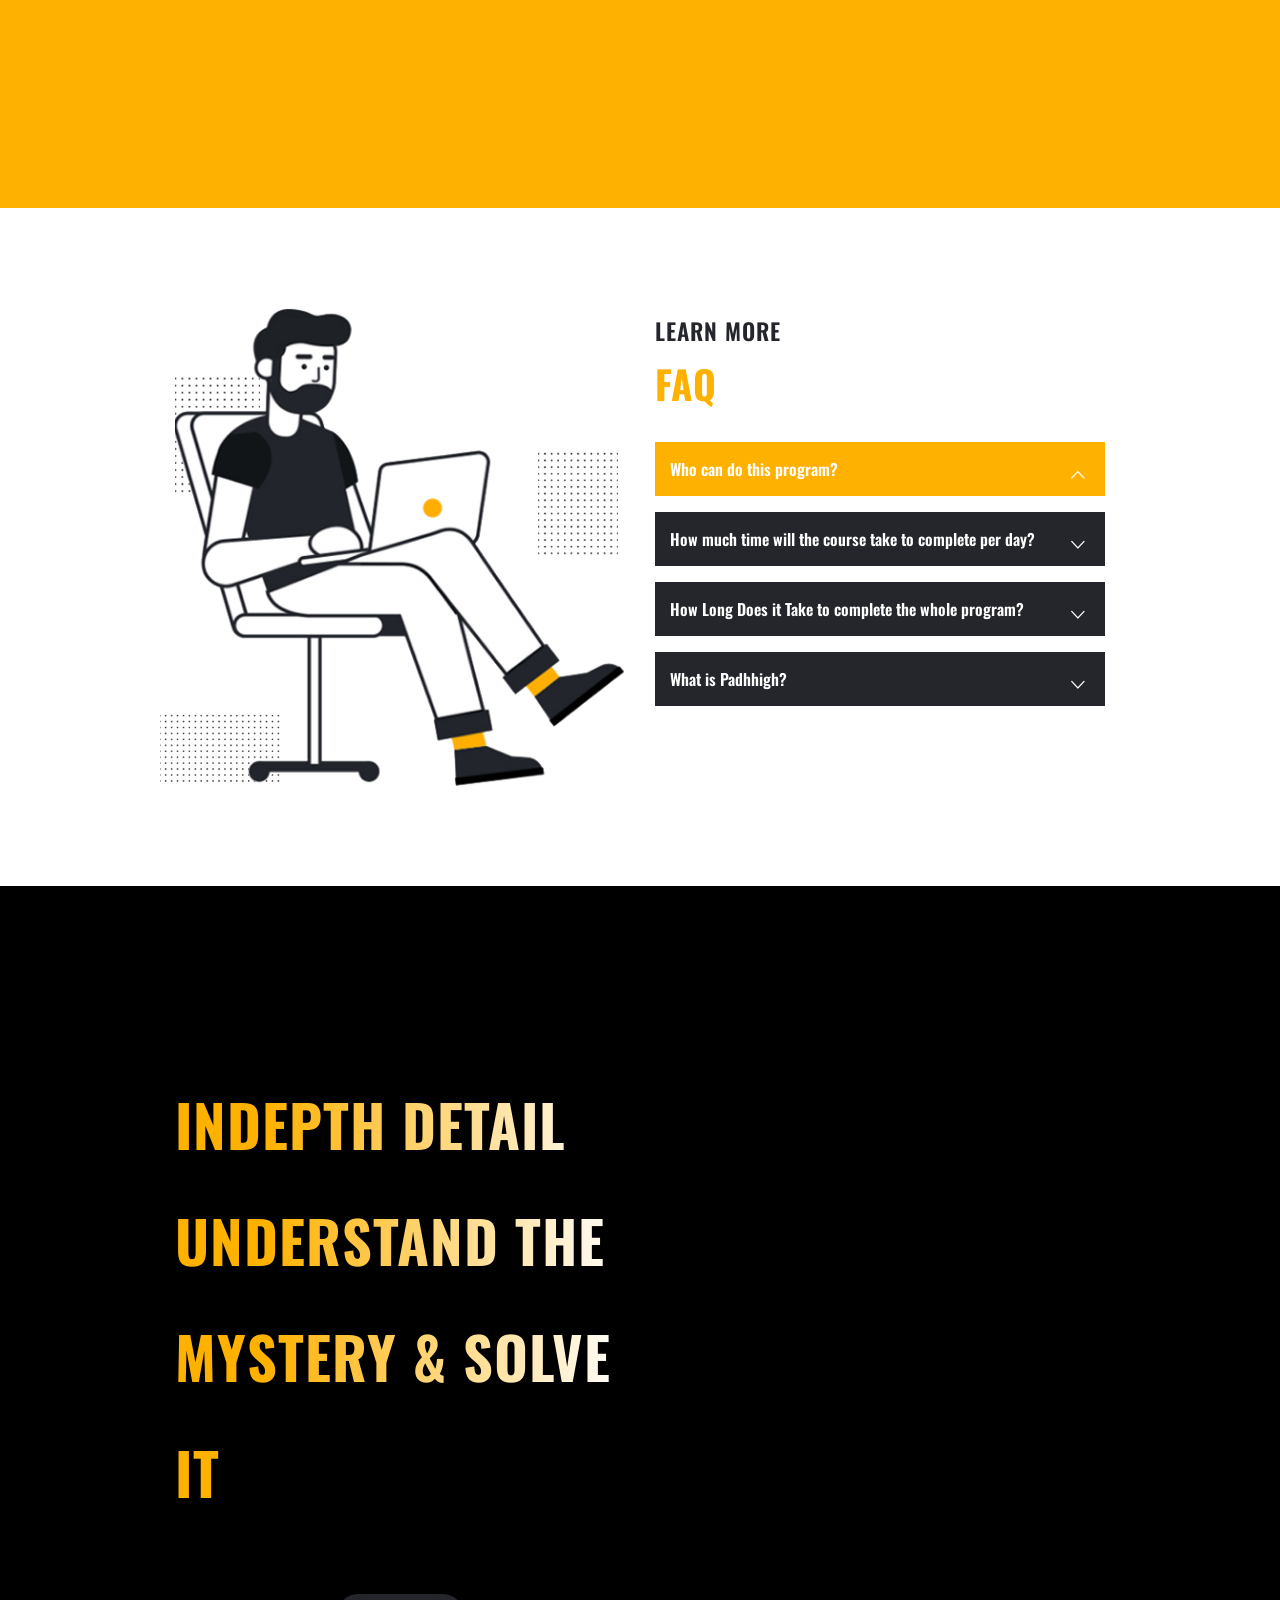
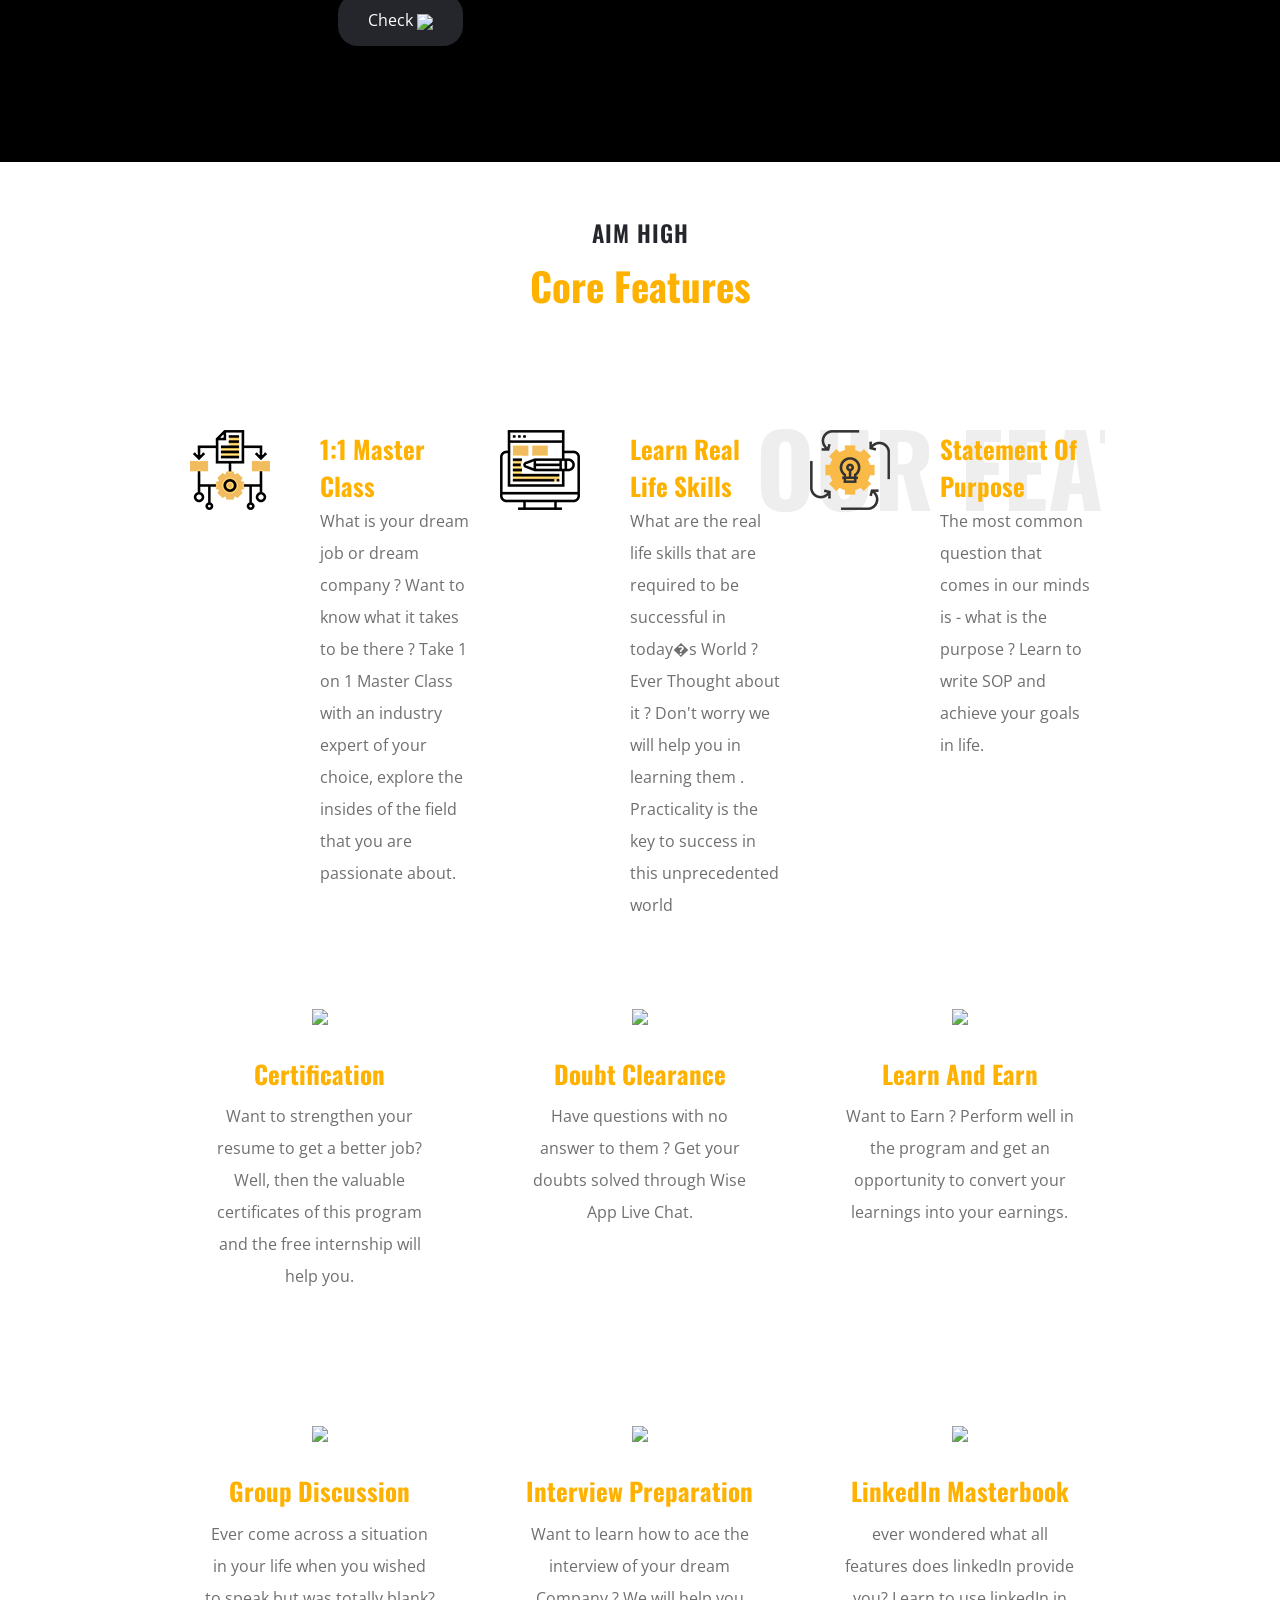
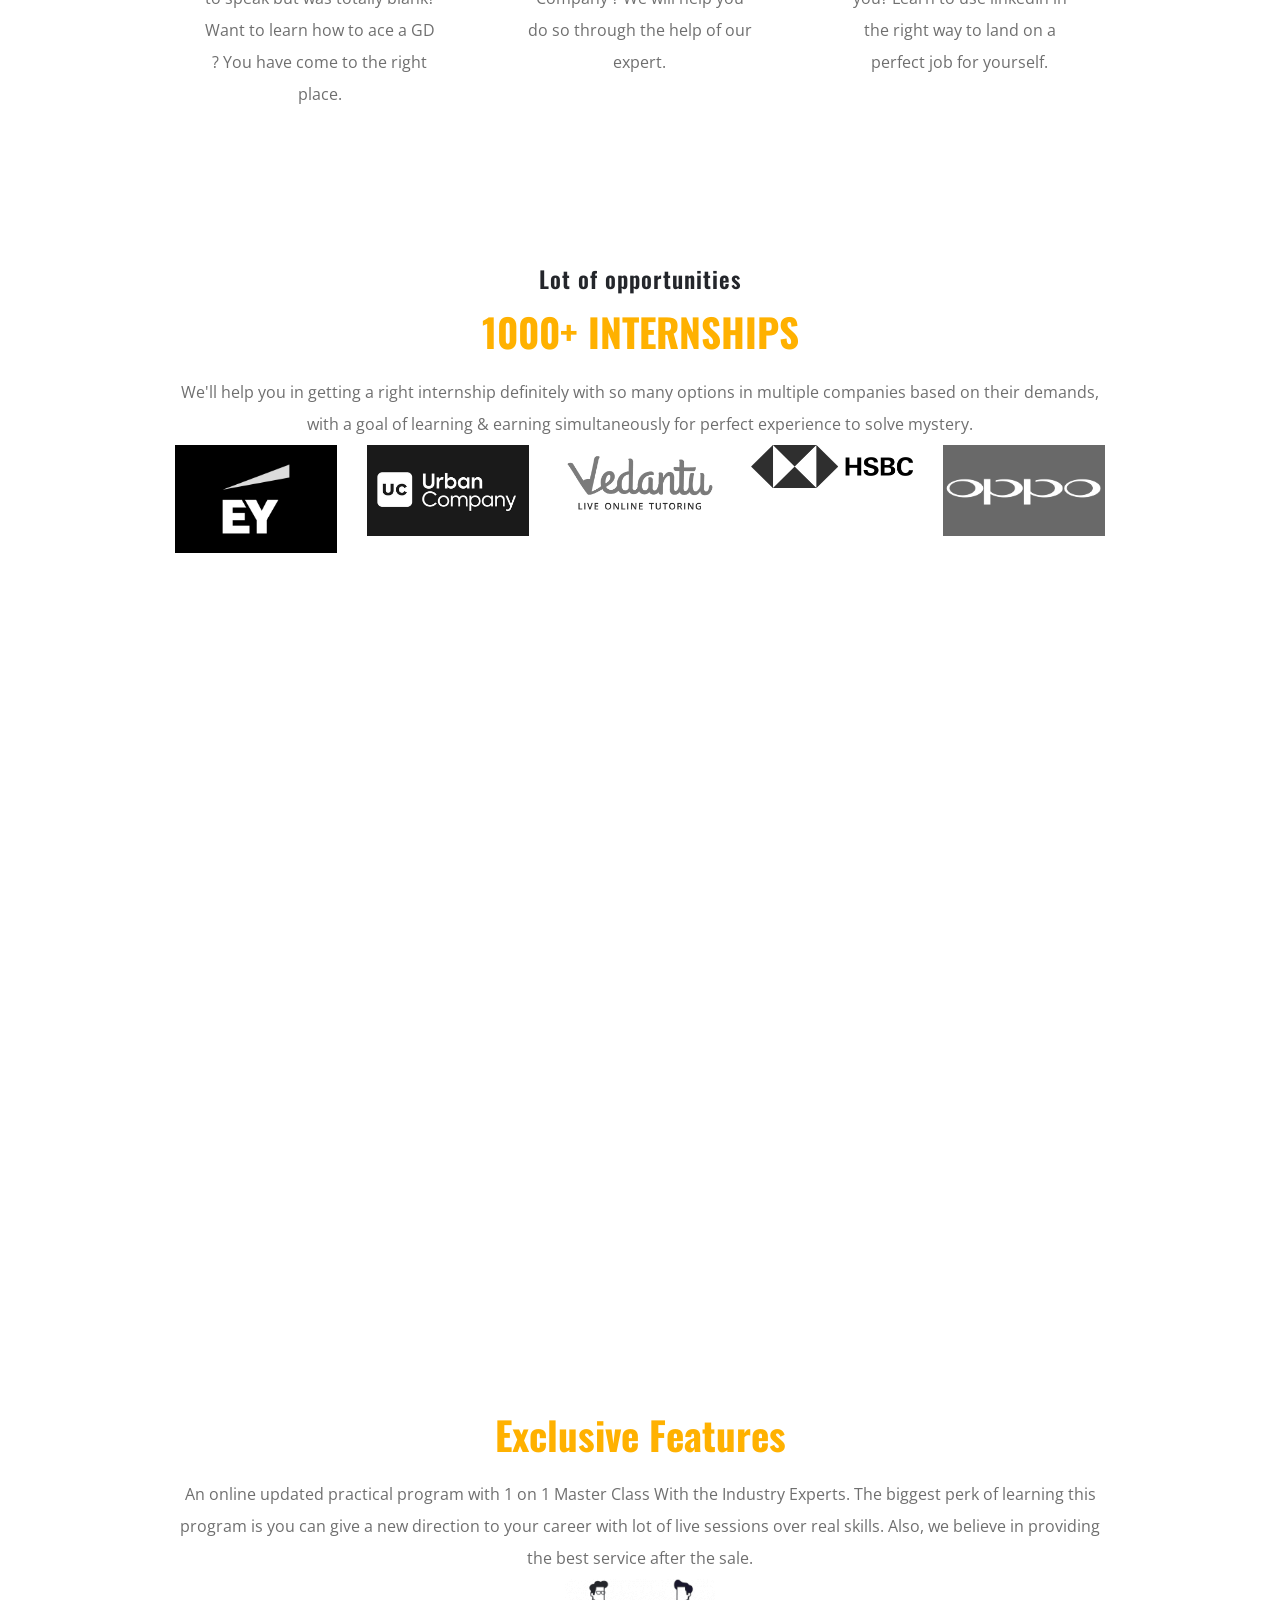
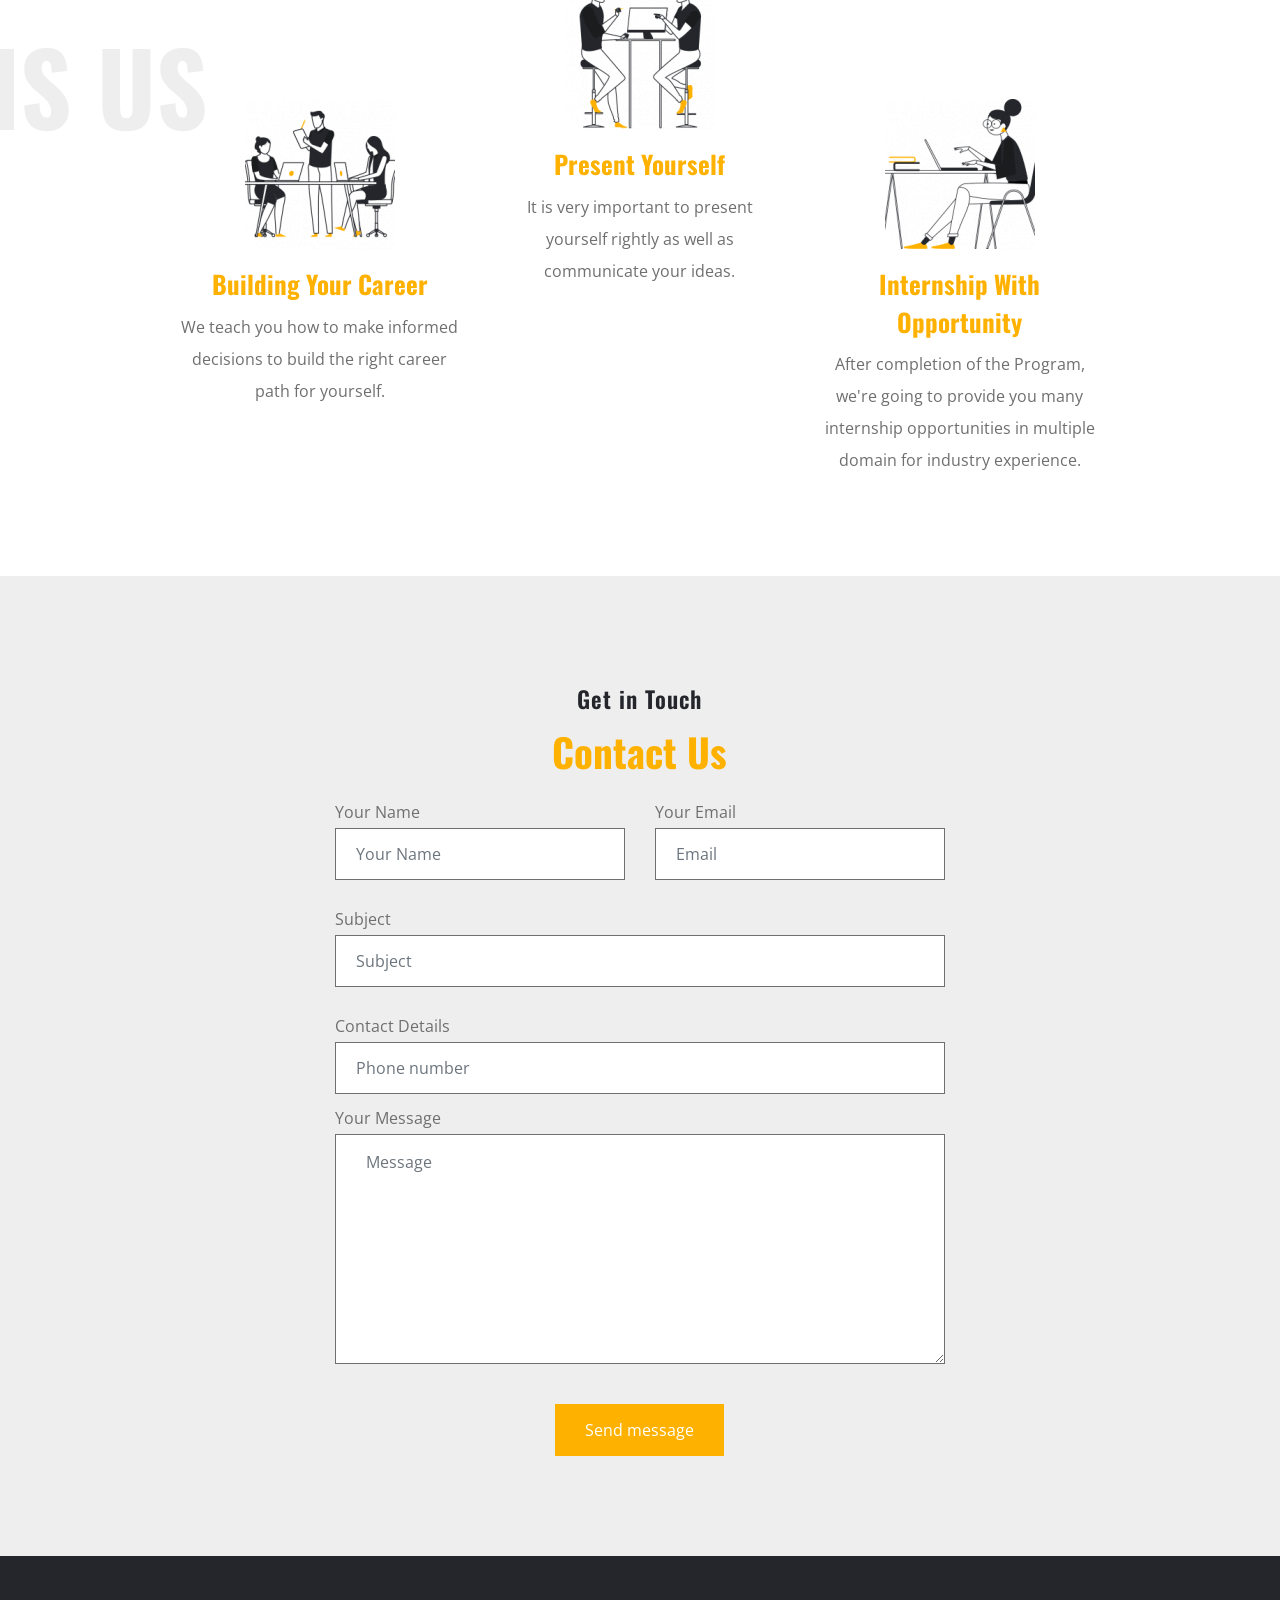
==== commit 3ac41ad7: "xyz" ====
--- a/index.html
+++ b/index.html
@@ -171,6 +171,7 @@
                <div class="col-lg-6">
                   <div class="title-box  text-left">
                      <span>PADHHIGH PRESENTS</span>
+                     <h2 class="title" style="margin-bottom: 7px;"><span style="font-size: 40px;">SUPER </span>
                      <h2 class="title"><span style="font-size: 40px;">INTURN </span>-<span1 style="font-size: 40px;">
                            MYSTERY</span1>
                      </h2>
@@ -209,7 +210,7 @@
                               <p class="mb-0"></p>
                            </div>
                         </div>
-                        <div style="text-align:center"> <a class="button mt-3 " href=" payment.html">Enroll Now</a></div>
+                        <div style="text-align:center"> <a class="button mt-3 " href=" payment.html">Know More</a></div>
                      </div>
 
                   </div>
@@ -662,6 +663,7 @@
 
 
       <!-- Project Start -->
+      
       <section class="iq-project" id="faq-section">
          <div class="container">
             <div class="row">
